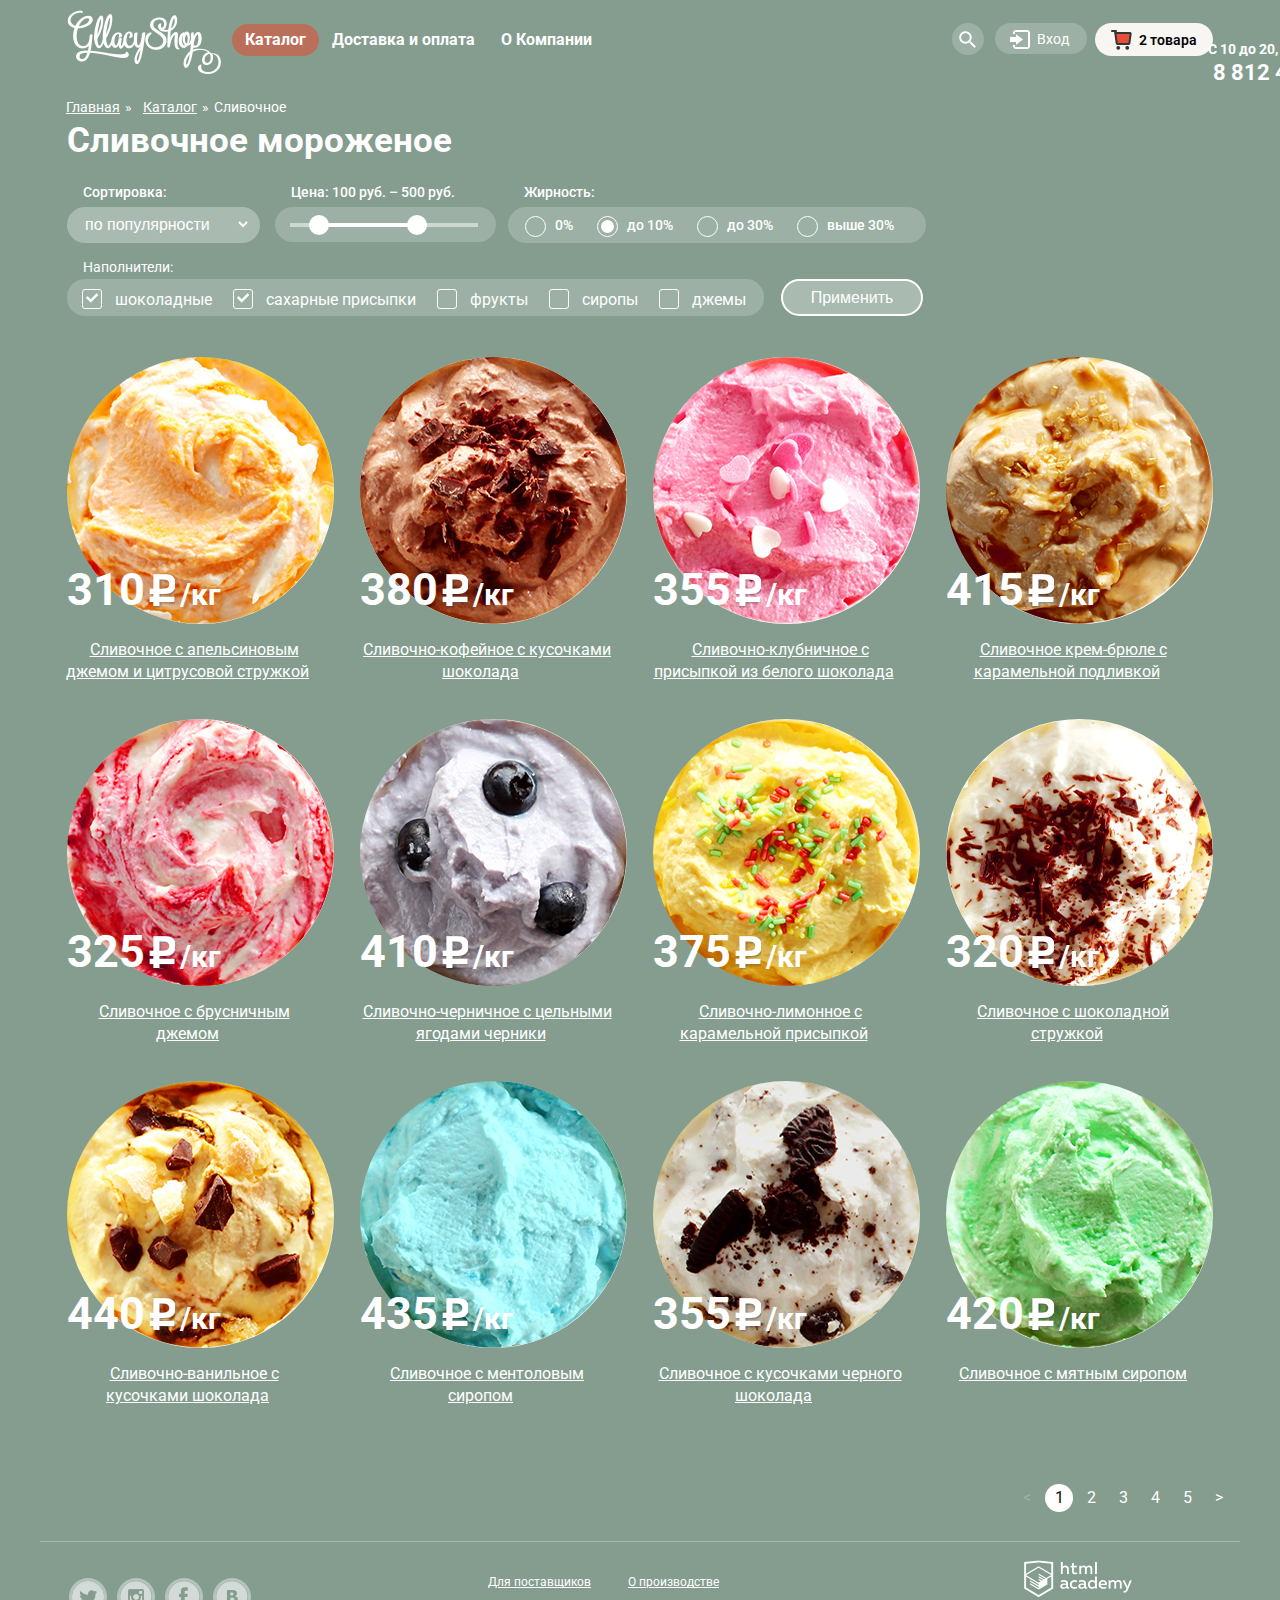
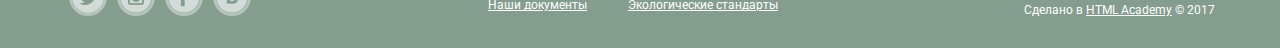
==== catalog.html @ 0023ddd0 "Подгонка" ====
<!DOCTYPE html>
<html lang="ru">
	<head>
		<meta charset="utf-8">
		<title>HTML Academy: Барбершоп</title>
		<link rel="stylesheet" href="https://fonts.googleapis.com/css?family=Roboto:400,700&amp;subset=cyrillic">
		<link href="css/style.css" rel="stylesheet">
	</head>
	<body>		
		<header class="top-main">
			<div class="top-case clearfix">
				<a href="#" class="logo">
					<img src="img/logo.png" alt="logo">
				</a>
				<nav class="navigation catalog-navigation">
					<ul class="menu">
						<li class="menu-item active"> 
							<a href="#" class="menu-item-link link-active">Каталог</a>
							<ul class="submenu">
								<li class="submenu-item">
									<a href="#" class="submenu-item-main item-active">Новинки</a> 
								</li>
								<li>
									<a href="#" class="submenu-item-main">Сливочное</a>										
								</li>
								<li>
									<a href="#" class="submenu-item-main">Щербеты</a>
								</li>
								<li>
									<a href="#" class="submenu-item-main">Фруктовый лед</a>
								</li>
								<li>
									<a href="#" class="submenu-item-main">Мелорин</a>
								</li>
							</ul>
						</li>
						<li>
							<a href="#" class="menu-item-link">Доставка и оплата</a>
						</li>
						<li>
							<a href="#" class="menu-item-link">О Компании</a>
						</li>
					</ul>
				</nav>			
				<div class="user">
					<div class="search-block">
						<a href="#" class="search-block-trigger"></a>
						<form class="search-form user-form" action="#" method="post">
							<input type="search" placeholder="Что ищем?">
						</form>
					</div> 
					<div class="login">
						<a href="#">Вход</a>
						<form class="login-enter user-form" action="#" method="post">								
							<input type="e-mail" name="e-mail" placeholder="Электронная почта">
							<input type="password" name="password" placeholder="Пароль">
							<button type="submit" class="login-enter-btn btn">Войти</button>
							<div class="login-enter-href">
								<a href="#">Забыли пароль?</a>
								<a href="#">Новая регистрация</a>
							</div>
						</form> 
					</div>
					<div class="basket-order">
						<a href="#" class="basket basket-toggle">2 товара</a>
						<div class="basket-tooltip">
							<div class="product-list"> 
								<div class="order">
									<button type="button" class="delete">Убрать</button> 
									<img src="img/orange_jam_small.png"  width="33" height="33" class="item-one">
									<a href="#" class="product-order product-order-one">Пломбир с апельсиновым джемом</a>
									<div class="count-one">
										1,5 кг. x <span class="price-basket">200 руб.</span>
									</div>
									<span class="total-one">300 руб.</span>				
								</div>
								<div class="order">
									<button type="button" class="delete delete-second">Убрать</button>
									<img src="img/strawberry_small.png"  width="33" height="33" class="item-two">
									<a href="#" class="product-order product-order-two">Клубничный пломбир с присыпкой из белого шоколада</a>
									<div class="count-two">
										1,5 кг. x <span class="price-basket">300 руб.</span>
									</div>
									<span class="total-two">450 руб.</span>
								</div>
							</div>
							<div class="result">
								<span class="summary">Итого: 750 руб.</span>
								<a href="#" class="btn order-btn">Оформить заказ</a> 
							</div>
						</div>
					</div>
					<div class="time">
						<p>С 10 до 20, ежедневно</p>
						<p class="time-telephone">8 812 450-25-25</p>
					</div>
				</div>
				<div class="bread-crumbs-title">
					<ul class="bread-crumbs">
					<li>
						<a href="#" class="bread-crumbs-items">Главная </a> &raquo;
					</li>
					<li>
						<a href="#" class="bread-crumbs-items">Каталог</a> &raquo;
					</li>
					<li>
						Сливочное
					</li>
				</ul>
				</div>
			</div>
		</header>
		<div class="main">
			<main class="index-page clearfix"> 
				
				<h1 class="catalog-ice">Сливочное мороженое</h1>
				<div class="forms">
					<div class="form-wrapper">
						<form action="#" method="post"> 
							<div class="first-line">
								<div class="sort">
									<div class="sort-name">Сортировка:</div>	
									<div class="sort-wrapper">				
										<select class="sort-items">
											<option>по популярности</option> 
											<option>сначала недорогие</option>
											<option>сначала дорогие</option>
											<option>по жирности</option>
										</select>	
									</div>					
								</div>
								<div class="price-filter">
									<div class="sort-name">Цена: 100 руб. – 500 руб.</div>
          							<div class="cost-filter">
            							<span class="scale"></span>
            							<span class="bar"></span>
            							<span class="range-toggle"></span>
										<span class="range-toggle"></span>
									</div>
								</div>	
								<div class="fat">
									<div class="sort-name">Жирность:</div>
									<div class="fat-container">
										<input type="radio" name="fat" value="0%" id="zero"> 
										<label for="zero">0%</label>
										<input type="radio" name="fat" class="fat-active" value="10%" id="ten" checked>
										<label for="ten">до 10%</label>
										<input type="radio" name="fat" value="less-thirty" id="less-thirty">
										<label for="less-thirty">до 30%</label>
										<input type="radio" name="fat" value="more-thirty" id="more-thirty">
										<label for="more-thirty">выше 30%</label>
									</div>
								</div>
							</div>
							<div class="second-line">
								<div class="fills-ice-cream">
									<p class="fills-name">Наполнители:</p>
									<div class="fills">									
										<input type="checkbox" name="chocolate" id="fill-1" checked>
										<label for="fill-1">шоколадные</label>
										<input type="checkbox" name="sugar" id="fill-2" checked>
										<label for="fill-2">сахарные присыпки</label>
										<input type="checkbox" name="fruits" id="fill-3">
										<label for="fill-3">фрукты</label>
										<input type="checkbox" name="syrups" id="fill-4">
										<label for="fill-4">сиропы</label>
										<input type="checkbox" name="jam" id="fill-5">
										<label for="fill-5">джемы</label>
									</div>
								</div>
								<button type="submit" class="fills-button">Применить</button>
							</div>
						</form>
					</div>
				</div>
				<div class="catalog clearfix">
					<div class="pages-wrapper">
						<div class="product-card">
							<div class="product-item">
								<div class="product-item-content">
									<div class="product-img">
										<img src="img/orange_jam.jpg" alt="">
									</div>
									<p class="rubles"><span class="ruble">310</span><span class="less">/кг</span></p> 
									<p class="item"><a href="#"> Сливочное с апельсиновым <br> джемом и цитрусовой стружкой</a></p>
								</div>
								<a href="" class="offer-look btn">Быстрый просмотр</a>
							</div>
						</div>
						<div class="product-card">
							<div class="product-item">
								<div class="product-item-content">
									<div class="product-img">
										<img src="img/cofee_choco.jpg" alt="">
									</div>
									<p class="rubles"><span class="ruble">380</span><span class="less">/кг</span></p> 
									<p class="item"><a href="#">Сливочно-кофейное с кусочками шоколада</a> </p>
								</div>
								<a href="" class="offer-look btn">Быстрый просмотр</a>
							</div>
						</div>
						<div class="product-card">
							<div class="product-item">
								<div class="product-item-content">
									<div class="product-img">
										<img src="img/strawberry.jpg" alt="">
									</div>
									<p class="rubles"><span class="ruble">355</span><span class="less">/кг</span></p> 
									<p class="item"><a href="#">Сливочно-клубничное с <br> присыпкой из белого шоколада</a></p>
								</div>
								<a href="" class="offer-look btn">Быстрый просмотр</a>
							</div>
						</div>
						<div class="product-card">
							<div class="product-item">
								<div class="product-item-content">
									<div class="product-img">
										<img src="img/with_caramel.jpg" alt="">
									</div>
									<p class="rubles"><span class="ruble">415</span><span class="less">/кг</span></p> 
									<p class="item"><a href="#">Сливочное крем-брюле с карамельной подливкой</a></p>
								</div>
								<a href="" class="offer-look btn">Быстрый просмотр</a>
							</div>
						</div>
						<div class="product-card">
							<div class="product-item">
								<div class="product-item-content">
									<div class="product-img">
										<img src="img/cranberries_jam.jpg" alt="">
									</div>
									<p class="rubles"><span class="ruble">325</span><span class="less">/кг</span></p>
									<p class="item"><a href="#">Сливочное с брусничным <br> джемом</a></p>
								</div>
								<a href="" class="offer-look btn">Быстрый просмотр</a>
							</div>
						</div>
						<div class="product-card">
							<div class="product-item">
								<div class="product-item-content">
									<div class="product-img">
										<img src="img/blueberries.jpg" alt="">
									</div>
									<p class="rubles"><span class="ruble">410</span><span class="less">/кг</span></p>
									<p class="item"><a href="#">Сливочно-черничное с цельными ягодами черники</a></p>
								</div>
								<a href="" class="offer-look btn">Быстрый просмотр</a>
							</div>
						</div>
						<div class="product-card">
							<div class="product-item">
								<div class="product-item-content">
									<div class="product-img">
										<img src="img/lemons.jpg" alt="">
									</div>
									<p class="rubles"><span class="ruble">375</span><span class="less">/кг</span></p>
									<p class="item"><a href="#">Сливочно-лимонное с <br> карамельной присыпкой</a></p>
								</div>
								<a href="" class="offer-look btn">Быстрый просмотр</a>
							</div>
						</div>
						<div class="product-card">
							<div class="product-item">
								<div class="product-item-content">
									<div class="product-img">
										<img src="img/creamy_choco.jpg" alt="">
									</div>
									<p class="rubles"><span class="ruble">320</span><span class="less">/кг</span></p>
									<p class="item"><a href="#">Сливочное с шоколадной <br> стружкой</a></p>
								</div>
								<a href="" class="offer-look btn">Быстрый просмотр</a>
							</div>
						</div>
						<div class="product-card">
							<div class="product-item">
								<div class="product-item-content">
									<div class="product-img">
										<img src="img/vanila.jpg" alt="">
									</div>
									<p class="rubles"><span class="ruble">440</span><span class="less">/кг</span></p>
									<p class="item"><a href="#">Сливочно-ванильное с <br> кусочками шоколада</a></p>
								</div>
								<a href="" class="offer-look btn">Быстрый просмотр</a>
							</div>
						</div>
						<div class="product-card">
							<div class="product-item">
								<div class="product-item-content">
									<div class="product-img">
										<img src="img/mentol.jpg" alt="">
									</div>
									<p class="rubles"><span class="ruble">435</span><span class="less">/кг</span></p>
									<p class="item"><a href="#">Сливочноe с ментоловым <br> сиропом</a></p>
								</div>
								<a href="" class="offer-look btn">Быстрый просмотр</a>
							</div>
						</div>
						<div class="product-card">
							<div class="product-item">
								<div class="product-item-content">
									<div class="product-img">
										<img src="img/dark-choko.jpg" alt="">
									</div>
									<p class="rubles"><span class="ruble">355</span><span class="less">/кг</span></p>
									<p class="item"><a href="#">Сливочное с кусочками черного шоколада</a></p>
								</div>
								<a href="" class="offer-look btn">Быстрый просмотр</a>
							</div>					
						</div>
						<div class="product-card">
							<div class="product-item">
								<div class="product-item-content">
									<div class="product-img">
										<img src="img/mint.jpg" alt="">
									</div>
									<p class="rubles"><span class="ruble">420</span><span class="less">/кг</span></p>
									<p class="item"><a href="#">Сливочное с мятным сиропом</a></p>
								</div>
								<a href="" class="offer-look btn">Быстрый просмотр</a>
							</div>
						</div>
					</div>
				</div>
				<ul class="pagination">
					<li class="back">
						&lt;
					</li>
					<li class="active">
						<a> 1</a>
					</li> 
					<li>
						<a href="#">2</a>
					</li>
					<li>
						<a href="#">3</a>
					</li>
					<li>
						<a href="#">4</a>
					</li>
					<li>
						<a href="#">5</a>
					</li>
					<li>
						<a href="#">&gt;</a>
					</li>
				</ul>
			</main>
		</div>
		<footer class="footer clearfix">
			<section class="social">
					<a href="#" class="tw">tw</a>
					<a href="#" class="inst">inst</a>  	
					<a href="#" class="fb">fb</a>	
					<a href="#" class="vk">vk</a>
				</section>  
				<section class="footer-navigation">
					<a href="#" class="contact">Для поставщиков</a>
					<a href="#" class="contact">О производстве</a>
					<a href="#" class="contact">Наши документы</a>
					<a href="#" class="contact">Экологические стандарты</a>
				</section>	
				<section class="made">  
					<a href="#"><img src="img/html-icon.png" class="logo-html" alt=""></a> 			
					<p>Сделано в <a href="https://htmlacademy.ru">HTML Academy</a> © 2017</p> 
				</section>
		</footer>
	</body>
</html>
---- css/style.css ----
body {
  font-family: Roboto, Arial, sans-serif;
  font-size: 14px;
  line-height: 20px;
  color: #0c0c0c;
  background-color: #849d8f;
  margin: 0;
}
body > input[type="radio"] {
  display: none;
}

.page-wrapper { 

 background: #849d8f  no-repeat top center;
 transition: background-image 0.5s ease, background-color 0.5s ease;

} 
.main {
  width: 1200px;
  margin: 0 auto;

}
.top-main {
    width: 1200px;
  margin: 0 auto;
}
h1 {
  font-size: 35px;
  line-height: 41px;
  color: #ffffff;                  
}
h2 {
  font-size: 35px;
  line-height: 41px;
  color: #ffffff;
  margin-top: 17px;
  margin-bottom: 0;
  font-weight: 600px;
}
.clearfix::after {
  content: "";

  display: table;
  clear: both;
}
.top-case {
  padding: 0 27px;
 position: relative;
}
.logo {
  /*min-height: 112px;*/
  float: left;
  margin-top: 10px;
  
}
.bread-crumbs-title {
  float: left;
  position: absolute;
  top: 85px;
  left: -20px;
}
.time {
  width: 170px;
  float: right;
  vertical-align: bottom;
  text-align: right;
  color: #ffffff;
  font-size: 14px;
  line-height: 16px;
  font-weight: 700;
  position: absolute;
  padding-top: 18px;
  padding-left: 93px;
  z-index: 10;
}
.time-telephone {
  font-size: 22px;
  font-weight: 700;
  line-height: 24px;
  margin: 0;
}
.time p {
  margin: 0;
  margin-bottom: 4px;
}

.user {
  min-width: 253px;
  float: right;
  font-size: 14px;
  line-height: 16px;
  padding-top: 23px; 
 }
.user div  {
  display: inline-block;
 
}
.slider {
  margin-bottom: 54px;
  text-align: center;
  position: relative;   
  padding-top: 270px;
  height: 200px;
}
.slider h1 {
  width: 700px;
  font-size: 60px;
  font-weight: 800;
  margin: 0 auto;
  margin-bottom: 30px;
  line-height: 60px;
}
.slide {
  display: none;
}
#btn-1:checked ~ .page-wrapper #slide1,
#btn-2:checked ~ .page-wrapper #slide2,
#btn-3:checked ~ .page-wrapper #slide3 {
  display: block;
}
#btn-1:checked ~ .page-wrapper label[for="btn-1"],
#btn-2:checked ~ .page-wrapper label[for="btn-2"],
#btn-3:checked ~ .page-wrapper label[for="btn-3"] {
  background-color: #ffffff;
}
#btn-1:checked ~ .page-wrapper {
  background-color: #849d8f;
  background-image: url("../img/slider-1.png");
}

#btn-2:checked ~ .page-wrapper {
  background-color: #8996a6;
  background-image: url("../img/slider-2.png");
}

#btn-3:checked ~ .page-wrapper {
  background-color: #9d8b84;
  background-image: url("../img/slider-3.png");
}
.page-wrapper::before,
.page-wrapper::after {
  content: "";

  visibility: hidden;
}

.page-wrapper::before {
  background-image: url("../img/slider-2.png");
}

.page-wrapper::after {
  background-image: url("../img/slider-3.png");
}
.offers {
  padding: 0 27px;
}
.raspberry {
  width: 524px;
  float: left;
  padding: 0 18px;
  height: 229px;
  margin-bottom: 30px;
  background: #96000f url("../img/raspberry_background.jpg") no-repeat;
  border-radius: 15px;
  margin-right: 13px;
  
}
.choco {
  height: 229px;
  width: 524px;
  padding: 0 18px;
  float: right;   
  margin-bottom: 30px;
  margin-left: 13px;
  background: #6e4029 url("../img/choco_background.jpg")no-repeat;
  border-radius: 15px;
}
.offer {
  color: #ffffff;
  font-size: 18px;
  line-height: 22px;
  font-weight: 700;
  position: relative;
}
.btn {
  color: #ffffff;
  background-color: #f16542;
  border: none;
  cursor: pointer;
  font-weight: 700;
  font-size: 18px;
  line-height: 24px;
  padding: 11px 22px;
  display: inline-block;
  text-decoration: none;
  text-shadow: 0 2px 5px rgba(160, 32, 11, 0.76);
  background: #f26843;
  background:    -moz-linear-gradient(top, #f26843 0%, #e74a35 100%);
  background: -webkit-linear-gradient(top, #f26843 0%, #e74a35 100%);
  background:         linear-gradient(to bottom, #f26843 0%, #e74a35 100%);
  border-radius: 100px;
  box-shadow: 0 2px 2px rgba(172, 16, 0, 0.64);
}
.offers-btn {
  right: 22px;
  position: absolute;
  top: 160px;
}
.offers p {
  margin-top: 15px;
}
.pages-wrapper {
  margin: 0 auto;
  width: 1200px;
  padding: 0 14px;
}


.product-card {
  position: relative;
  display: inline-block;
  vertical-align: top;
  width: 293px;
  min-height: 362px;

  /*position: relative;
  vertical-align: top;
  float: left;
  width: 267px;
  margin-right: 26px;
  margin-bottom: 50px;
  min-height: 322px;
  text-align: center;  */
}

.product-item {
  position: absolute;
  top: 0;
  left: 0;
  right: 0;
  box-sizing: border-box;
  width: 293px;
  min-height: 409px;
  padding: 9px 13px 21px 13px;
  border-radius: 5px;
  z-index: 40;


  /*position: absolute;
  border-radius: 4px;
  width: 275px;
  padding: 9px 9px 16px 9px;
  z-index: 40;
  background-color: inherit;*/
}
.offer-look {
  position: absolute;
  display: none;
  bottom: 15px;
  left: 50%;
  transform: translateX(-50%);
  box-sizing: border-box;
  padding: 11px;
  width: 200px;
  height: 44px;
  text-align: center;
  text-decoration: none;
  color: #fefefe;
  font-size: 18px;
  line-height: 22px;
  border-radius: 18px / 22px 22px 22px 22px;
  background-clip: padding-box;
  background-color: #e74d37;
  box-shadow: 0 1px 2px #ab1000;
  background-image: linear-gradient(bottom, #e74a35 0%, #f16843 100%);



  display: none;
}
.product-card:hover .product-item {
  background-color: rgba(255, 255, 255, 0.3);
  z-index: 50

  /*background-color: rgba(247, 247, 244, 0.3); 
  min-height: 405px;
  z-index: 50;*/
} 
.product-card:hover .offer-look {
 display: block;
  z-index: 95;

 /* display: inline-block;
  z-index: 95;
  vertical-align: top;
  position: absolute;
  top: 350px;
  right: 45px;*/
}
 .product-hit::after {
  content: "";
  position: absolute;
  top: 9px;
  left: 13px;
  width: 61px;
  height: 61px;
  background-image: url("../img/hit.jpg");
  background-repeat: no-repeat;
  background-position: cover;
  border-radius: 50%;
  z-index: 50;

  /*position: absolute;
  left: 0;
  top: 10px;
  height: 61px;
  width: 61px;  
  background-color: inherit;
  background-image: url("../img/hit.jpg");
  z-index: 50;
  border-radius: 50px;*/
}
.less {
  font-size: 30px;
}
.rubles {
 position: absolute;
  top: 180px;
  left: 13px;
  font-weight: 700;
  font-size: 30px;
  line-height: 45px;
  color: #ffffff;
  margin-bottom: 0;
}
 .ruble { 
  color: #fff;
  font-weight: 700;
  margin-right: 0;
  padding-right: 35px;
  font-size: 45px;
  line-height: 45px;
}
.ruble::after {
  content: "";
  background: url(../img/ruble.png) no-repeat;
  width: 27px;
  height: 35px;
  position: absolute;
  top: 6px;
  left: 81px;
}

.item {
  margin: 0;
  font-size: 16px;
  line-height: 22px;
  text-align: center;
  position: relative;
  width: 267px;
  margin-right: 26px;
  display: inline-block;
  vertical-align: top;


}
.product-item-content a {
  padding-left: 13px;
  line-height: 22px;
  font-size: 16px;
  color: #ffffff;
}
.product-item-content {
  min-height: 320px;
  position: absolute;
  left: 0;
  top: 10px;
}
.menu-item-link,
.item-active {
  font-weight: 700;
}
section.about {
  width: 1126px;
  margin:0 27px; 
  margin-bottom: 38px;
  background: url("../img/waffles-background.jpg"); 
  border-radius: 15px;  
  color: #353535;
  font-size: 0;
  padding-left: 20px;
  padding-top: 3px;
  margin-top: 11px;
}
.about p {
  display: inline-block;
  width: 50%;
  vertical-align: top;
  padding-left: 56px;
  font-size: 16px;
  line-height: 22px;
  padding-right: 13px;
  box-sizing: border-box;
  position: relative;
  margin: 0;
}
.ice-cream-icon {
  background: url("../img/ice-cream-icon.png") no-repeat;
  background-position-y: 7px;
  padding-top: 19px;
  padding-bottom: 12px;
}
.leaves-icon {
  background: url("../img/leaves-icon.png") no-repeat;
  background-position-y: 0px;
  padding-top: 11px;
  padding-bottom: 25px;
}
.cow-icon {
  background: url("../img/Cow-icon.png") no-repeat;
  background-position-y: 6px;
  background-position-x: 4px;
  padding-top: 19px;
  padding-bottom: 12px;
}
.thermometer-icon {
  background: url("../img/Thermometer-icon.png") no-repeat;
  background-position-y: 0px;
  background-position-x: 2px;
  padding-top: 14px;
  padding-bottom: 25px;
}
section h3 {
  color: #353535;
  font-size: 24px;
  line-height: 30px; 
  margin-bottom: 0px;
}
.new {
  width: 512px;
  height: 214px;
  float: left;
  margin-right: 13px;
  margin-bottom: 40px;
  background: url("../img/background-news.jpg") no-repeat;
  padding: 6px 27px 0 20px;
  border-radius: 14px;
  font-size: 16px;
  color: #353535;
  line-height: 22px;
  font-weight: 600;
}
.new p {
  margin-bottom: 4px;
  margin-top: 19px;
}
.news {
  font-size: 24px;
  line-height: 30px;
  color: #353535;
  font-weight: 700; 
  display: inline-block;
  max-width: 287px;  
}
.post {
  height: 211px;
  background-color: #f8f7f4;
  background-image: url("../img/post.png") ;
  float: right;
  width: 547px;
  border-radius: 14px;
  padding: 5px 6px;
  margin-right: 2px;

}
.post-wrap {  
  padding: 12px 20px 34px 21px;
  background-color: #f8f7f4;
  vertical-align: middle;
  border-radius: 10px;
  color: #5a5a5a;
  font-size: 16px;
  line-height: 22px;
 
}
.post-wrap p {
  padding-bottom: 22px;
}
.mail {
  border-color: #d2d2d1;
  width: 349px;
  margin-right: 4px;
  padding-top: 8px;
  padding-bottom: 8px;
  padding-left: 15px;
  border: 1px solid rgba(70, 70, 70, 0.48);
  border-radius: 8px;
  min-height: 27px;
  font-size: 16px;
  line-height: 24px;

}
.location {
  background-image: url("../img/map.jpg");
  height: 430px; 
  width: 1200px;
  margin: 0 auto;
  
}
.data {
  width: 254px;
  height: 305px;
  padding: 0 24px;
  float: right;
  margin-right: 27px;  
  background-color: white;
  border-radius: 5%;
  margin-top: 60px;

}
.address-first {
  font-size: 18px;
  line-height: 24px;
  font-weight: 700;
  margin: 0;
}

.address {
  font-size: 18px;
  line-height: 24px;
  font-weight: 700;
  margin: 0;
  padding-top: 5px;
}
.time-block p {
  margin: 0;
}
.time-block {
  margin-top: 19px;
  margin-bottom: 25px;
}
.address-block p {
  margin: 0;
}
.address-block {
  margin-top: 31px;
}
.footer {
  margin-top: 20px; 
  min-height: 105px;
  margin-left: auto;
  margin-right: auto;
  vertical-align: middle;
  position: relative;
  width: 1200px;
  margin: 0 auto;
  
}
.social {
  margin-left: 29px;
  float: left;
  padding-top: 36px;
  margin-right: 205px;
}
.social a {
  display: inline-block;
  width: 31px;
  height: 31px;
  font-size: 0;
  margin-right: 7px;
  border: 3px solid rgba(194, 206, 199, 1.0);
  vertical-align: bottom;
  border-radius: 50%;
  opacity: 0.8;

}
.social a:hover {
  opacity: 1.0;
}
.social a:active {
  opacity: 1.0;
  box-shadow: inset 0px 2px 1px #888889;
}
.footer-navigation {
  width: 360px;
  display: inline-block;
  vertical-align: middle;
  bottom: 0px;
  font-size: 0;
  margin-bottom: 29px;
  margin-top: 12px;
  padding-top: 19px;
  padding-left: 2px;
  box-sizing: border-box;
}
.made {
  width: 195px;
  font-size: 12px;
  line-height: 16px;
  color: #ffffff;
  display: inline-block;
  vertical-align: middle;
  float: right;
  padding-right: 21px;
  padding-top: 18px;
}
.made p {
  margin:0;
}
.made a {  
  color: #ffffff;
}

.forms {  
  height: 140px;   
  margin: 0 auto; 
  padding: 0 27px;
}
.form-wrapper {
  width: 868px;
}
.sort {
  float: left;
  
}
.price-filter {
  width: 220px;
  float: left;
  margin-right:10px; 
 
}
.fat {
  width: 418px;
  float: right;
   margin-right: 36px;
}
.fills {
  
  float: left;
  
}
.fills-button {
  width: 142px;
  float: left; 
  vertical-align: bottom; 
}
.catalog {
  clear: both;  
  margin-bottom: 0px;
  margin-top: 23px;
  margin-left: 0;
  margin-right: 0;
}
.pagination {
  margin-top: 51px;
  padding-bottom: 29px;
  border-bottom: 1px solid rgba(255, 255, 255, 0.3);
  text-align: right; 
  padding-right: 7px;
  line-height: 18px;
  font-size: 16px;
  margin-bottom: 0px;

 
} 
.pagination ul {
  float: right;
  list-style: none;
  margin: 0;
  padding: 0;
  font-size: 0px;
}
.pagination li {
  display: inline-block; 
  vertical-align: top; 
  font-size: 16px;
  font-weight: 500px;
}
.pagination a {
  display: block;
  text-align: center;
  line-height: 28px;
  width: 28px;
  height: 28px;
  color:  #ffffff;
  text-decoration: none;
  border-radius: 50%;
}
.pagination li:last-child {
  margin-left: 0;
}

.pagination a:hover {
  background-color:  rgba(255, 255, 255, 0.2);
}

.pagination a:active {
  color:  #323232;
  background-color: #ffffff;
}

.pagination .active a {
   color:  #0a0a0a;
   background-color: #ffffff;
   border-radius: 50%;
}

.back {
  color: #a1b0a5;
  text-align: center;
  text-align: center;
  line-height: 28px;
  width: 28px;
  height: 28px;
}
div.basket-tooltip {
  position: absolute;
  display: none;
  background-color: #f7f7f4;
  width: 517px;
  min-height:200px;
  right: 0px;
  top: 40px;
  color: black;  
  padding: 19px 14px;
  z-index: 15;
  border-radius: 5px;
  font-size: 13px;
  line-height: 16px;
}
.basket-tooltip::before {
  content: "";
  position: absolute;
  width: 100%;
  height: 10px;
  top: -10px;
  left: 0;
}

div a.product-order {
  color: black;
  width: 220px;
  display: inline-block;
  vertical-align: middle;
  padding-left: 12px;
}
.result {
  font-weight: 700;
  font-size: 15px;
  line-height: 18px;
  padding-top:35px;
  float: right;
  padding-right: 15px;
}
.order-btn {
  position: absolute;
  right: 15px;
  bottom: 15px;
}
.item-one {
  position: absolute;
  left: 0px;
  top: 19px;
}
.item-two {
  left: 0px;
  position: absolute;
  top: 75px;
}
.product-order-one {
  position: absolute;
  top: 28px;
  left: 75px;
}
.product-order-two {
  position: absolute;
  top: 80px;
  left: 75px;
}
.count-one {
  position: absolute;
  top: 28px;
  right: 115px;
}
.count-two {
  top: 80px;
  position: absolute;
  right: 115px;
}
.total-two {
  position: absolute;
  right: 40px;
  top: 80px;
}
.total-one {
  position: absolute;
  top: 28px;
  right: 40px;
}
.summary {
  position: absolute;
  right: 15px;
  top: 148px;
}


.result {
  font-weight: 700;
  font-size: 15px;
  line-height: 18px;
  
}
.delete {
  width: 11px;
  height: 11px;
  font-size: 0;
  border: 0;
  cursor: pointer;
  position: absolute;
  left: 18px;
  top: 30px;
  background: url(../img/delete.png) no-repeat;
}
.delete-second {
  background: url(../img/delete.png) no-repeat;
  top: 84px;
}
.price-basket {
  color: #cccbca;
}
.order::after {
  content: "";
  width: 511px;
  height: 1px;
  background-color: #cacac7;
  position: absolute;
  top: 130px;
  left: 15px;
}

.basket-order:hover .basket-tooltip {
  display: block;
}
.basket-tooltip img {
 vertical-align: bottom;
 padding: 0;
 margin-left: 41px;
}
.basket-order {
float: right;
position: relative;
}
.main-index {
  margin-top: 22px;
}

.bread-crumbs-items {
 margin-left: 6px;
}
.top-main a {
  color: #ffffff;
  text-decoration: none;
  display: inline-block; 

}
.navigation {
  min-width: 480px;
  float: left; 
  font-size: 16px;
  line-height: 18px;
  padding-left: 11px;
  margin-top: 24px;

}
.navigation ul {
  margin:0;
  padding: 0;
  font-size: 0;
  
}
.navigation a {
  display: inline-block;
  vertical-align: top;
  font-size: 16px;
  line-height: 18px;
  padding: 7px 13px;
  display: block;
  text-align: left; 

}
.menu-item-link:hover {
  background-color: white;
  color: black;
  border-radius: 45px; 
  
}
.login {  
  background-color: rgba(255, 255, 255, 0.2);
  border-radius: 40px;
  padding-left: 45px;
  position: relative;
  width: 33px;
  vertical-align: top;
  padding-bottom: 7px;
  padding-right: 17px;
  padding-top: 8px;
  margin-right: 8px;
  padding-left: 42px;
 }
.login::before {
  content: "";
  width: 30px;
  height: 25px;
  position: absolute;
  top: 7px;
  left: 15px;
  background:  url("../img/enter.png") no-repeat;
}

.login:hover::before {
  background: url(../img/enter-black.png) no-repeat;
  background-position-x: 17%; 
  background-position-y: 43%;  
  background-color: #ffffff;
  color: black;
  border-radius: 40px;
  width: 33px;
  vertical-align: top;
  padding-right: 17px;
  padding-top: 8px;
  margin-right: 8px;
  padding-left: 42px;
  top: 0px;
  left: 0px;

}
.login a:hover {
  color: black;
}
.login:hover .login-enter {
  position: absolute;
  z-index: 80;
  display: block;
  box-sizing: border-box;
  top: 40px;
  
}
.login-enter-href::before {
  content: "";
  position: absolute;
  width: 100%;
  height: 10px;
  top: -10px;
  left: 0px;

}

.search-block-trigger {
  vertical-align: middle;  
  background-color: rgba(255, 255, 255, 0.2);
  border-radius: 40px;
  position: relative;
  width: 32px;
  height: 32px;
  margin-right: 8px;
  vertical-align: top;
}

.search-block-trigger::before {
  content: "";
  width: 18px;
  height: 20px;
  position: absolute;
  top: 8px;
  left: 7px;
  background: url("../img/loupe.png") no-repeat; 
  z-index: 20;
}
.search-block-trigger:hover::before {   
  color: black;
  background-image: url(../img/loupe-black.png); 
  background-repeat: no-repeat;  
  background-position: center;
  background-color: #ffffff;
  position: absolute;
  width: 32px;
  height: 32px;
  border-radius: 40px;
  margin-right: 8px;
  top: 0px;
  left: 0px;
} 
.user-form {
  position: absolute;
  background-color: #fefefe;
  display: none;
  margin: 0;
  padding: 0;
  box-shadow: 0px 20px 20px 0px rgba(0, 0, 0, 0.3);
  z-index: 65;
  border-radius: 5px;
  background-color: #f7f7f4;

  
}
.user-form {
  display: block;
}
.search-form input {
  position: relative;
  width: 294px;
  margin: 20px 15px;  
  min-height: 44px;
  border-radius: 5px;
  border: 1px solid #d2d2d1;
  padding-left: 13px;
  font-size: 14px;
  line-height: 24px;
  
}
.search-form {
  top: 54px;
  right: 271px;
}
.search-block:hover .search-form {
  margin-top: 4px;
  z-index: 60;
  display: block;
  box-sizing: border-box;

}
.search-form::before {
  content: "";
  position: absolute;
  width: 100%;
  height: 10px;
  top: -10px;
  left: 0;
}

.login-enter {
  
  top: 49px;
  left: -117px;
  min-height: 176px
  width: 241px;
  padding: 19px 17px 19px 19px;
  display: inline-block;
  font-size: 18px;
  line-height: 24px;  
  background-color: #f7f7f4;
  
}
.login-enter input {
  width: 239px;
  min-height: 40px;
  margin-top: 20px;
  border-radius: 5px;
  border: 1px solid #d2d2d1;
  padding-left: 13px;
}
.login-enter-href a {
  
  width: 120px;
  text-align: left;
  color: #363636;
  font-size: 13px;
  line-height: 24px;
  text-decoration: underline;
  display: block;
  padding: 0;
  padding-left: 20px;
}
.login-enter-btn {
  margin-top: 19px;
}

.basket {
  vertical-align: top;
  background-color: rgba(255, 255, 255, 0.2);
  border-radius: 37px;
  position: relative;
  min-width: 41px;
  padding-left: 44px;
  text-align: center;
  padding-top: 9px;
  padding-right: 33px;
  padding-bottom: 8px;
}


.basket::before {
  content: "";
  width: 23px;
  height: 23px;
  position: absolute;
  background:  url("../img/basket.png") no-repeat;
  right: 77px;
  top: 7px;
}
.basket:hover::before {
  color: black;
  background-color: #ffffff;
  background: url("../img/basket-black.png") no-repeat;
  
  position: absolute;
  min-width: 41px;
  text-align: center; 
  top: 7px;
  right: 60px;
}
.basket:hover {
  border-radius: 37px;
  position: relative;
  min-width: 41px;
  padding-left: 44px;
  text-align: center;
  padding-top: 9px;
  padding-right: 33px;
  padding-bottom: 10px;
  background-color: #ffffff;
  color: black; 
}
.basket-toggle {
  background-color: #f7f6f3;
  font-weight: 600;

  padding-right: 16px;
}
a.basket-toggle {
  color: #050505;
}
.basket-toggle::before {
  content: "";
  width: 23px;
  height: 23px;
  position: absolute;
  background: url("../img/basket-full.png") no-repeat;
  left: 16px;
  top: 7px;
  padding:0;
}
.basket-toggle:hover::before {
  position: absolute;
  background: url("../img/basket-full.png") no-repeat;
  left: 16px;
  top: 7px;
  
}
.basket-toggle:hover {
  padding-right: 16px;
  padding-bottom: 8px;
}
.basket-order {
vertical-align: top;

}
.product-img {
  margin: 0 auto;
  margin-bottom: 15px;
  width: 267px;
  height: 267px;
  border-radius: 50%;
  overflow: hidden;
}
.product-card img {
  display: block;
  width: 100%;

  /*width: 265px;
  height: 265px;
  border-radius: 145px;*/
}

.send {
  padding: 10px 16px;
 float: right;

}
.slider-btn {
  display: inline-block;
  padding: 10px 40px;
  font-weight: 700;
  font-size: 32px;
  line-height: 44px;
  vertical-align: top;
  color: #ffffff;
  text-decoration: none;
  text-shadow: 0 2px 5px rgba(160, 32, 11, 0.76);
  background: #f26843;
  background:    -moz-linear-gradient(top, #f26843 0%, #e74a35 100%);
  background: -webkit-linear-gradient(top, #f26843 0%, #e74a35 100%);
  background:         linear-gradient(to bottom, #f26843 0%, #e74a35 100%);
  border-radius: 100px;
  box-shadow: 0 2px 2px rgba(172, 16, 0, 0.64);
 
}
.btn:hover {
  background:    -moz-linear-gradient(top, #f58669 0%, #ec6f5e 100%);
  background: -webkit-linear-gradient(top, #f58669 0%, #ec6f5e 100%);
  background:         linear-gradient(to bottom, #f58669 0%, #ec6f5e 100%);
  box-shadow: 0 2px 2px rgba(172, 16, 0, 1);
}

.btn:active {
  background:    -moz-linear-gradient(top, #d84732 0%, #e1613e 100%);
  background: -webkit-linear-gradient(top, #d84732 0%, #e1613e 100%);
  background:         linear-gradient(to bottom, #d84732 0%, #e1613e 100%);
  box-shadow: inset 0 2px 2px rgba(172, 16, 0, 1);
}
.slider-controls {
  position: absolute;
  bottom: 8px;
  left: 28px;
  z-index: 20;
  font-size: 0;
}
.slider-controls label {
  display: inline-block;
  width: 17px;
  height: 17px;
  margin-right: 8px;
  vertical-align: top;
  background-color: transparent;
  border: 2px solid #ffffff;
  border-radius: 50%;
  cursor: pointer;
}

.contact {
  display: inline-block;
  font-size: 12px; 
  line-height:18px;
  color: #ffffff;
  padding-left: 23px;
  margin-right: 0;
  min-width: 140px;
  box-sizing: border-box;
  font-size: 12px;
  line-height: 18px;

}
.heart {
  font-weight: 700;
  background: url("../img/heart-icon.png") no-repeat;
  background-position-y: 5px;
}
 .modal {
  position: absolute;
  vertical-align: top;
  display: inline-block;
  margin: 0;
  padding: 0;
  width: 453px;
  min-height: 441px;
  font-size: 24px;
  line-height: 28px;
  background-color: #f7f7f4;
  border-radius: 10px;
  padding-left: 24px;
  left: 530px;
  top: 350px;
  z-index: 80;
  display: none;   
}
.modal h5 {
  margin: 0;
  padding-top: 18px;
  padding-bottom: 22px;
}
.modal input[type="text"],
input[type="email"] {
  width: 267px;
  padding-top: 7px;
  padding-bottom: 6px;
  padding-left: 14px;
  min-height: 29px;
  font-family: Roboto, Arial, sans-serif;
  font-size: 16px;
  line-height: 24px;
  outline: none;
  color: #979797;
  border: 1px solid #d2d2d1;
  border-radius: 5px;
  margin-bottom: 20px;
}
textarea {
  width: 411px;
  min-height: 153px;
  color: #979797;
  border: 1px solid #d2d2d1;
  border-radius: 5px;
  font-family: Roboto, Arial, sans-serif;
  font-size: 16px;
  line-height: 24px;
  outline: none;
  padding-top: 7px;
  padding-bottom: 6px;
  padding-left: 14px;
  margin-bottom: 22px;
}
.modal:hover input[type="text"],
.modal:hover input[type="email"],
.modal:hover textarea {
  padding-top: 6px;
  padding-bottom: 5px;
  padding-left: 13px;
  border: 2px solid rgba(56, 74, 93, 0.48); 
}
input:focus { 
  border-color: #cbe0f6;
}
.modal input[type="text"]:focus,
.modal input[type="email"]:focus,
.modal textarea:focus {
  border-color: #cbe0f6;
  color: #000000;
}

.send-btn {
  float: right;
  margin-right: 25px;
  margin-bottom: 25px;
}
.modal-close {
  width: 17px;
  height: 17px;
  font-size: 0;
  cursor: pointer;
  border: 0;
  position: absolute;
  top: 12px;
  right: 17px;
}
.modal-close::before,
.modal-close::after {
  content: "";
  position: absolute;
  width: 18px;
  height: 2px;
  background-color: #000000;
  top: 9px;
  right: 0px;
}
.modal-close::before {
  transform: rotate(45deg);
}
.modal-close::after {
  transform: rotate(-45deg);
}
.modal-overlay {
  position: fixed;
  top: 0;
  left: 0;
  z-index: 70;
  width: 100%;
  height: 100%;
  background: rgba(0, 0, 0, 0.5);
  display: none;
}




.feedback:hover .modal {  /*почему форма не выскакивает?*/
  
  position: fixed;
  top: 50%;
  display: block;
  left: 50%;
  z-index: 300;

}







.menu >li {
  
  display: inline-block;
  vertical-align: top;
}
.menu a:after {            /*вообще не поняла про это подчеркивание.Зачем лефт и райт 14?*/
  left: 14px;
  right: 14px;
  height: 3px;
  background-color: rgba(247,242,242,0.3);
  bottom: 3px;
}
.submenu {
  position: absolute;
  margin: 0;
  padding: 0;
  width: 143px;
  background-color: #f8f7f4;
  border-radius: 5px;
  box-shadow: 0px 20px 20px 0px rgba(0, 0, 0, 0.3);
  display: none;     
  z-index: 80;     
  overflow: hidden;
}

.submenu a {
  color: #323232;
  font-size: 14px;
  line-height: 16px;
  padding: 11px 20px 10px 20px;

}
.submenu li {
  padding: 0;
}
.submenu a:hover {
  background-color: #fbded8;
  width: 103px;
}
.submenu a:focus {
  background-color: #f6b5a5;
  width: 103px;
}

.menu-item:hover .submenu {
  display:block;
  margin-top: 5px;
} 
.menu-item {
  margin-bottom: 45px;
}
.bread-crumbs li,
.bread-crumbs a {
  color: #ffffff;
  font-size: 14px;
  line-height: 16px;
  display: inline-block;
  margin-right: 2px;
  vertical-align: top;

}
.bread-crumbs ul {
  margin: 0;
  margin-top: 25px;
  margin-bottom: 2px;
  padding: 0;
}

.bread-crumbs li {
  display: inline-block;
  vertical-align: top;
}
.bread-crumbs a:hover,
.bread-crumbs a:active {
  color: #ffbc9e;
}
.bread-crumbs a {
text-decoration: underline;
}
.first-line {
  display: inline-block;
  font-weight: 500;
  font-size: 14px;
  line-height: 16px;
  vertical-align: top;
  color: #ffffff;
  min-width: 895px;
  
}
.user-form {
  display: none;
}
.sort {
  margin: 0;
  padding: 0;
  width: 193px;
  min-height: 36px;
  overflow: hidden;  
  margin-right: 15px;
}
.sort-name {
  margin-bottom: 7px;
  padding-left: 16px;
}
.sort-wrapper {
  margin: 0;
  background-color: #a9bab0;
  min-height: 28px;
  border-radius: 45px;
  color: #ffffff;
  padding-left: 14px;
  padding-top: 8px;

}
.sort-items {
padding: 0;
margin: 0;
border: none;
background-color: rgba(255,255,255,0);
outline: none;
display: block;
color: #ffffff;
vertical-align: middle;
font-size: 16px;
line-height: 22px;
min-width: 170px;


}
.sort-items:hover option {
  color: black;
  background-color: #ffffff;
  width: 192px;
}
.cost-filter {
  position: relative;
  width: 206px;
  height: 19px;
  background-color: rgba(255, 255, 255, 0.2);
  border-radius: 18px;
  padding-top: 16px;
  padding-left: 15px;

}

.cost-filter .scale {
  position: absolute;
  top: 16px;
  left: 15px;
  width: 188px;
  height: 4px;
  background-color: #ffffff;
  opacity: 0.5;
}

.cost-filter .bar {
  position: absolute;
  top: 16px;
  left: 44px;
  width: 98px;
  height: 4px;
  background-color: #ffffff;
}

.cost-filter .range-toggle {
  position: absolute;
  top: 8px;
  left: 34px;
  width: 20px;
  height: 20px;
  background-color: #ffffff;
  border-radius: 50%;
  cursor: pointer;
}

.cost-filter .range-toggle:last-child {
  position: absolute;
  top: 8px;
  left: 132px;
}


.fills-button {
  margin: 0;
  margin-left: 17px;
  padding: 5px 25px 5px 25px;
  font-weight: 500;
  background-color: #a9bab0;
  border: 2px solid white;
  min-height: 37px;
  border-radius: 45px;
  font-size: 16px;
  line-height: 18px;
  color: #ffffff;
}

.fills-button:hover {
  color: #353535;
  background-color: #ffffff;
}
.fills-button:active {
  padding: 7px 28px 7px 30px;
  box-shadow: inset 0px 2px 1px #696969;
  color: #353535;
  background-color: #eaeaea;
  border: 0;  
}
.fat .fat-container {
  min-height: 16px;
  padding: 10px 16px 10px 16px;
  color: rgba(255, 255, 255, 1);
  background-color: rgba(255, 255, 255, 0.2);
  border-radius: 18px;
}
.fat input[type="radio"] + label {
  margin-bottom: 10px;
  margin-right: 20px;
  padding-left: 31px;
  position: relative; 
  cursor: pointer;
}
.fat input[type="radio"] + label:last-child {
  margin-right: 0;
}

.fat input[type="radio"] + label::before {
  content: "";
  display: block;
  width: 19px;
  height: 19px;
  top: -1px;
  left: 1px;
  border: 1px solid rgba(255, 255, 255, 1);
  position: absolute;
  border-radius: 50%;
}

.fat input[type="radio"] + label:hover::before {
  width: 17px;
  height: 17px;
  border: 2px solid rgba(255, 255, 255, 1);
} 

.fat input,
.fills input {
  display: none;
}

.fat input[type="radio"]:checked + label::after {
  content: "";
  width: 13px;
  height: 13px;
  top: 3px;
  left: 5px;
  border-radius: 50%;
  position: absolute;
  border-radius: 50%;
  background-color:  rgba(255, 255, 255, 1);
}
.second-line {
  color: #ffffff;
  font-size: 14px;

}
.fills-ice-cream .fills {
  min-height: 16px;
  padding: 12px 18px 7px 16px;
  color: rgba(255, 255, 255, 1);
  background-color: rgba(255, 255, 255, 0.2);
  border-radius: 18px;
  font-size: 16px;
  line-height: 18px;
}
.fills-ice-cream input[type="checkbox"] + label {
  margin-bottom: 10px;
  margin-right: 18px;
  padding-left: 32px;
  position: relative; 
  cursor: pointer;
  position: relative;
}

.fills-ice-cream input[type="checkbox"] + label:last-child {
  margin-right: 0;
}

.fills-ice-cream input[type="checkbox"] + label::before {
  content: "";
  position: absolute;
  display: block;
  width: 18px;
  height: 18px;
  top: -1px;
  left: -1px;
  border: 1px solid rgba(255, 255, 255, 1);
  border-radius: 3px;  
}

.fills-ice-cream input[type="checkbox"]:checked + label::after {
  content: "";
  width: 14px;
  height: 10px;
  top: 3px;
  left: 2px;
  background-image: url(../img/checkbox-onn.png);
  background-repeat: no-repeat;
  position: absolute;
}

.fills-ice-cream input[type="checkbox"] + label:hover::before {
  width: 16px;
  height: 16px;
  border: 2px solid rgba(255, 255, 255, 1);
} 
.fills-name {
  margin-bottom: 2px;
  padding-left: 16px;
}
.tw,
.inst,
.vk,
.fb {
  display: inline-block;
  background-color: #ffffff;
  border: 4px solid #a9b6ad;
  min-width: 32px;
  font-size: 0;
  min-height: 32px;
  border-radius: 40px;
  vertical-align:middle; 
}
.tw {
  background: url(../img/tw-icon.png) no-repeat;
  
}
.inst {
  background: url(../img/insta-icon.png) no-repeat;
}
.vk {
  background: url(../img/vk-icon.png) no-repeat;
}
.fb {
  background: url(../img/fb-icon.png) no-repeat;
}
.feedback {
  padding: 9px 28px;
}
.catalog-ice {
  margin-top: 19px;
  margin-left: 27px;
}

.link-active {
  background-color: #ba6f5a;
  border-radius: 45px;
  text-decoration: none;
  padding: 7px 13px;
}

.product-item:nth-child(4n) {
  margin-right: 0;
  padding-right: 0;
}
.item-active::after {
  content: "";
  position: absolute;
  top: 39px;
  right: 9px;
  left: 9px;
  height: 3px;
  background-color: rgba(0, 0, 0, 0.2);

}

.blog {
  padding-left: 27px;
  padding-right: 27px;
}









.catalog {

font-size: 0;

}



/*.item-img {

position: relative;

z-index: 1;



border-radius: 50%;

}*/






/*
.catalog-items .item {

margin-bottom: 38px;

}



.popular-item::before {

content: "";

position: absolute;

top: 0;

left: 0;

z-index: 35;



width: 61px;

height: 61px;



background-image: url(../img/hit.png);

background-repeat: no-repeat;

}



.item:nth-child(4n) {

margin-right: 0;

}



.item .item-title {

position: relative;

z-index: 30;



width: 260px;

margin: 0;

margin-top: 7px;

margin-left: 4px;



font-weight: 500;

font-size: 16px;

line-height: 22px;

}



.item .btn {

position: absolute;

bottom: -54px;

left: 28px;

z-index: 20;



display: none;

}



.item::after {

content: "";

position: absolute;

top: -5px;

right: -12px;

bottom: -74px;

left: -12px;



display: none;



background-color: rgba(255, 255, 255, 0.3);

border-radius: 8px;

box-shadow: 0 20px 20px rgba(0, 0, 0, 0.4);

}



.item .price {

position: absolute;

top: 204px;

left: 0;

z-index: 40;



font-weight: 700;

font-size: 30px;

line-height: 40px;



filter: drop-shadow(0 1px 2px rgba(49, 50, 53, 0.50));

}



.left-price {

padding-right: 34px;



font-size: 45px;

line-height: 55px;



background-image: url("../img/r.png");

background-repeat: no-repeat;

background-position: 80px 12px;

}



.item:hover::after,

.item:hover .btn {

display: block;

}



.item:hover {

z-index: 50;

}
*
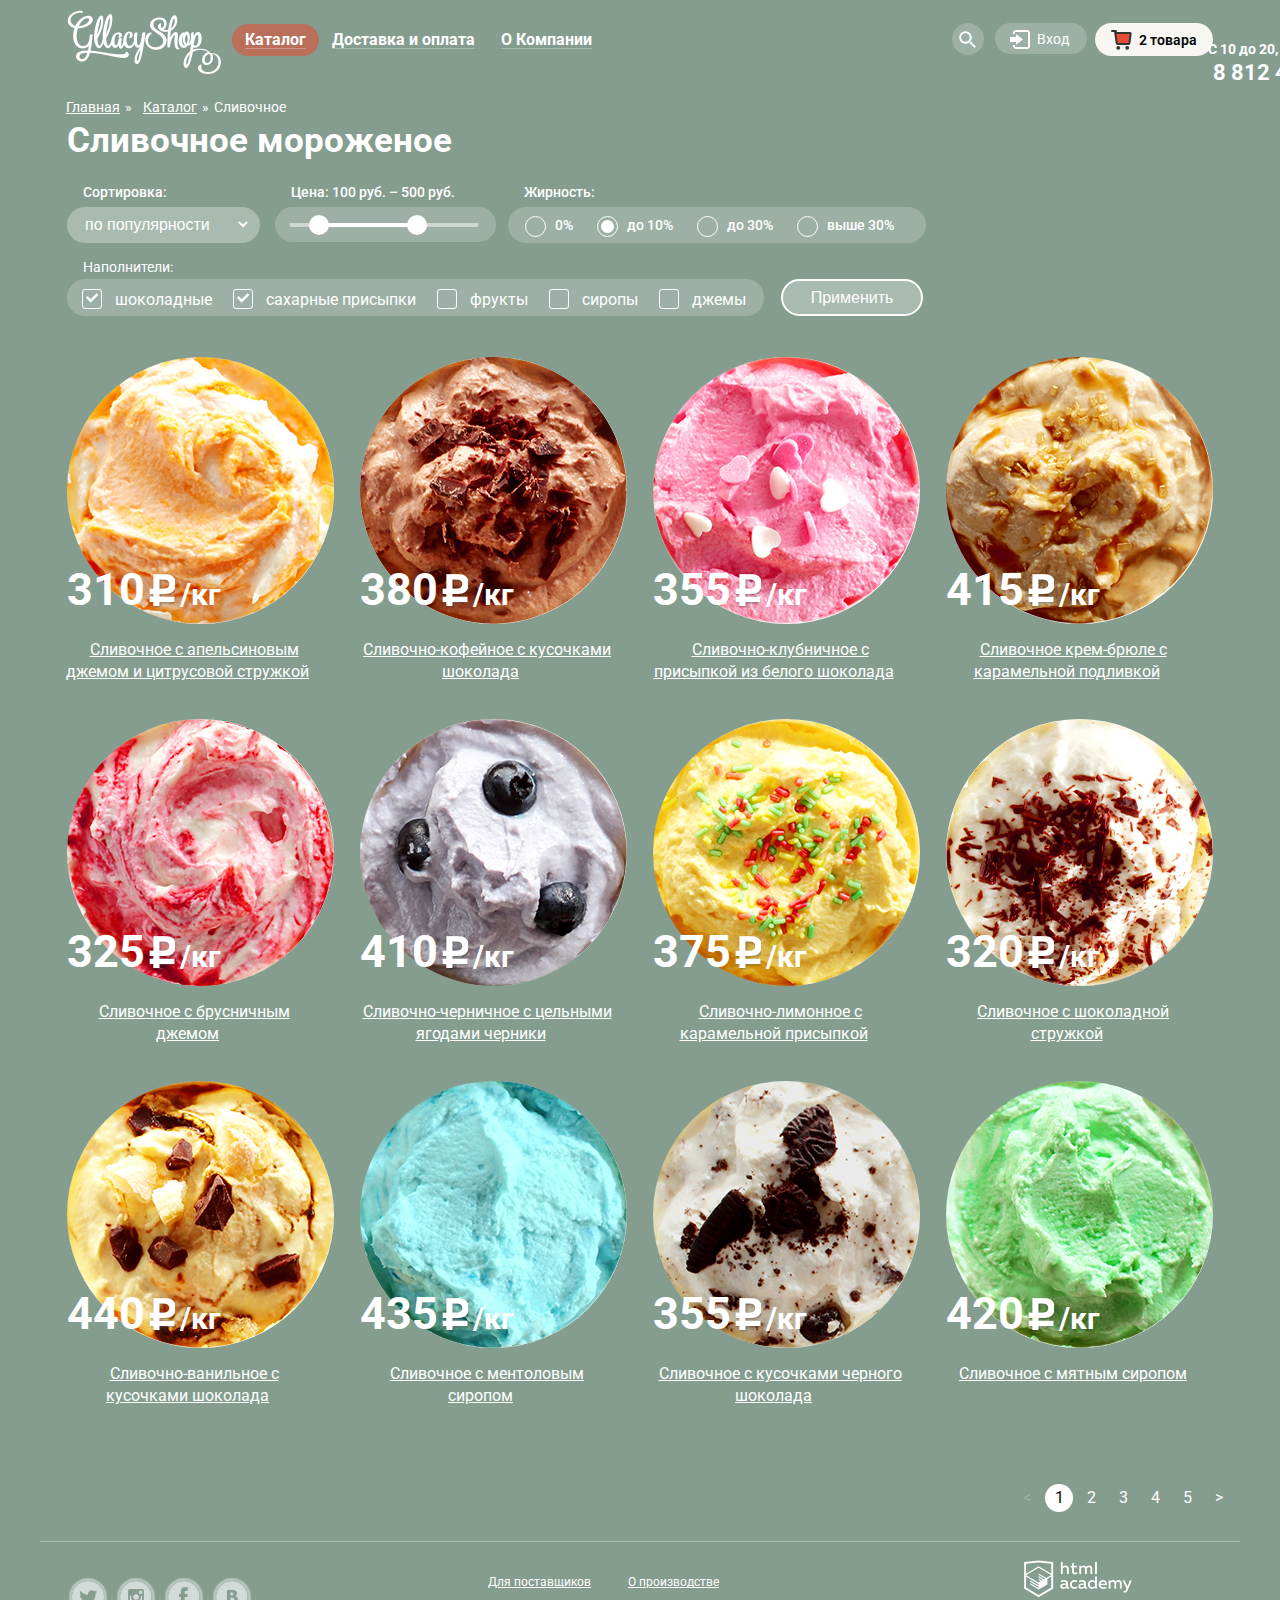
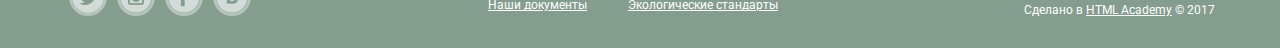
==== commit 5e69fc66: "Итоговые правки" ====
--- a/catalog.html
+++ b/catalog.html
@@ -34,10 +34,10 @@
 								</li>
 							</ul>
 						</li>
-						<li>
+						<li class="menu-item">
 							<a href="#" class="menu-item-link">Доставка и оплата</a>
 						</li>
-						<li>
+						<li class="menu-item">
 							<a href="#" class="menu-item-link">О Компании</a>
 						</li>
 					</ul>
--- a/css/style.css
+++ b/css/style.css
@@ -224,14 +224,6 @@
   width: 293px;
   min-height: 362px;
 
-  /*position: relative;
-  vertical-align: top;
-  float: left;
-  width: 267px;
-  margin-right: 26px;
-  margin-bottom: 50px;
-  min-height: 322px;
-  text-align: center;  */
 }
 
 .product-item {
@@ -246,13 +238,6 @@
   border-radius: 5px;
   z-index: 40;
 
-
-  /*position: absolute;
-  border-radius: 4px;
-  width: 275px;
-  padding: 9px 9px 16px 9px;
-  z-index: 40;
-  background-color: inherit;*/
 }
 .offer-look {
   position: absolute;
@@ -283,20 +268,10 @@
   background-color: rgba(255, 255, 255, 0.3);
   z-index: 50
 
-  /*background-color: rgba(247, 247, 244, 0.3); 
-  min-height: 405px;
-  z-index: 50;*/
 } 
 .product-card:hover .offer-look {
  display: block;
   z-index: 95;
-
- /* display: inline-block;
-  z-index: 95;
-  vertical-align: top;
-  position: absolute;
-  top: 350px;
-  right: 45px;*/
 }
  .product-hit::after {
   content: "";
@@ -311,15 +286,6 @@
   border-radius: 50%;
   z-index: 50;
 
-  /*position: absolute;
-  left: 0;
-  top: 10px;
-  height: 61px;
-  width: 61px;  
-  background-color: inherit;
-  background-image: url("../img/hit.jpg");
-  z-index: 50;
-  border-radius: 50px;*/
 }
 .less {
   font-size: 30px;
@@ -714,6 +680,8 @@
   width: 28px;
   height: 28px;
 }
+
+
 div.basket-tooltip {
   position: absolute;
   display: none;
@@ -864,6 +832,7 @@
   display: inline-block; 
 
 }
+
 .navigation {
   min-width: 480px;
   float: left; 
@@ -907,6 +876,8 @@
   padding-top: 8px;
   margin-right: 8px;
   padding-left: 42px;
+  font-size: 14px;
+  line-height: 16px;
  }
 .login::before {
   content: "";
@@ -934,10 +905,9 @@
   top: 0px;
   left: 0px;
 
-}
-.login a:hover {
-  color: black;
-}
+
+}
+
 .login:hover .login-enter {
   position: absolute;
   z-index: 80;
@@ -954,6 +924,10 @@
   top: -10px;
   left: 0px;
 
+}
+.login:hover a {
+  color: black;
+  position: relative;
 }
 
 .search-block-trigger {
@@ -1021,7 +995,7 @@
 }
 .search-form {
   top: 54px;
-  right: 271px;
+  right: 255px;
 }
 .search-block:hover .search-form {
   margin-top: 4px;
@@ -1042,9 +1016,9 @@
 .login-enter {
   
   top: 49px;
-  left: -117px;
-  min-height: 176px
-  width: 241px;
+  right: 0px;
+  min-height: 176px;
+  min-width: 241px;
   padding: 19px 17px 19px 19px;
   display: inline-block;
   font-size: 18px;
@@ -1247,9 +1221,7 @@
   background-position-y: 5px;
 }
  .modal {
-  position: absolute;
-  vertical-align: top;
-  display: inline-block;
+  
   margin: 0;
   padding: 0;
   width: 453px;
@@ -1259,10 +1231,13 @@
   background-color: #f7f7f4;
   border-radius: 10px;
   padding-left: 24px;
-  left: 530px;
-  top: 350px;
   z-index: 80;
-  display: none;   
+  position: fixed;
+  left: 50%;
+  top: 50%;
+  transform: translate(-50%, -50%);
+
+  display: none; 
 }
 .modal h5 {
   margin: 0;
@@ -1300,9 +1275,9 @@
   padding-left: 14px;
   margin-bottom: 22px;
 }
-.modal:hover input[type="text"],
-.modal:hover input[type="email"],
-.modal:hover textarea {
+input[type="text"]:hover,
+input[type="email"]:hover,
+textarea:hover {
   padding-top: 6px;
   padding-bottom: 5px;
   padding-left: 13px;
@@ -1361,35 +1336,22 @@
 }
 
 
-
-
-.feedback:hover .modal {  /*почему форма не выскакивает?*/
-  
-  position: fixed;
-  top: 50%;
-  display: block;
-  left: 50%;
-  z-index: 300;
-
-}
-
-
-
-
-
-
-
 .menu >li {
   
   display: inline-block;
   vertical-align: top;
 }
-.menu a:after {            /*вообще не поняла про это подчеркивание.Зачем лефт и райт 14?*/
-  left: 14px;
-  right: 14px;
-  height: 3px;
+.menu-item a {
+  position: relative;
+}
+.menu-item :after { 
+  content: "";
+  position: absolute;       
+  left: 13px;
+  right: 13px;
+  height: 1px;
   background-color: rgba(247,242,242,0.3);
-  bottom: 3px;
+  bottom: 7px;
 }
 .submenu {
   position: absolute;
@@ -1440,6 +1402,7 @@
   vertical-align: top;
 
 }
+
 .bread-crumbs ul {
   margin: 0;
   margin-top: 25px;
@@ -1748,8 +1711,8 @@
   top: 39px;
   right: 9px;
   left: 9px;
-  height: 3px;
-  background-color: rgba(0, 0, 0, 0.2);
+  height: 2px;
+  background-color: rgba(176, 176, 173, 0.3);
 
 }
 
@@ -1758,14 +1721,6 @@
   padding-right: 27px;
 }
 
-
-
-
-
-
-
-
-
 .catalog {
 
 font-size: 0;
@@ -1773,206 +1728,3 @@
 }
 
 
-
-/*.item-img {
-
-position: relative;
-
-z-index: 1;
-
-
-
-border-radius: 50%;
-
-}*/
-
-
-
-
-
-
-/*
-.catalog-items .item {
-
-margin-bottom: 38px;
-
-}
-
-
-
-.popular-item::before {
-
-content: "";
-
-position: absolute;
-
-top: 0;
-
-left: 0;
-
-z-index: 35;
-
-
-
-width: 61px;
-
-height: 61px;
-
-
-
-background-image: url(../img/hit.png);
-
-background-repeat: no-repeat;
-
-}
-
-
-
-.item:nth-child(4n) {
-
-margin-right: 0;
-
-}
-
-
-
-.item .item-title {
-
-position: relative;
-
-z-index: 30;
-
-
-
-width: 260px;
-
-margin: 0;
-
-margin-top: 7px;
-
-margin-left: 4px;
-
-
-
-font-weight: 500;
-
-font-size: 16px;
-
-line-height: 22px;
-
-}
-
-
-
-.item .btn {
-
-position: absolute;
-
-bottom: -54px;
-
-left: 28px;
-
-z-index: 20;
-
-
-
-display: none;
-
-}
-
-
-
-.item::after {
-
-content: "";
-
-position: absolute;
-
-top: -5px;
-
-right: -12px;
-
-bottom: -74px;
-
-left: -12px;
-
-
-
-display: none;
-
-
-
-background-color: rgba(255, 255, 255, 0.3);
-
-border-radius: 8px;
-
-box-shadow: 0 20px 20px rgba(0, 0, 0, 0.4);
-
-}
-
-
-
-.item .price {
-
-position: absolute;
-
-top: 204px;
-
-left: 0;
-
-z-index: 40;
-
-
-
-font-weight: 700;
-
-font-size: 30px;
-
-line-height: 40px;
-
-
-
-filter: drop-shadow(0 1px 2px rgba(49, 50, 53, 0.50));
-
-}
-
-
-
-.left-price {
-
-padding-right: 34px;
-
-
-
-font-size: 45px;
-
-line-height: 55px;
-
-
-
-background-image: url("../img/r.png");
-
-background-repeat: no-repeat;
-
-background-position: 80px 12px;
-
-}
-
-
-
-.item:hover::after,
-
-.item:hover .btn {
-
-display: block;
-
-}
-
-
-
-.item:hover {
-
-z-index: 50;
-
-}
-*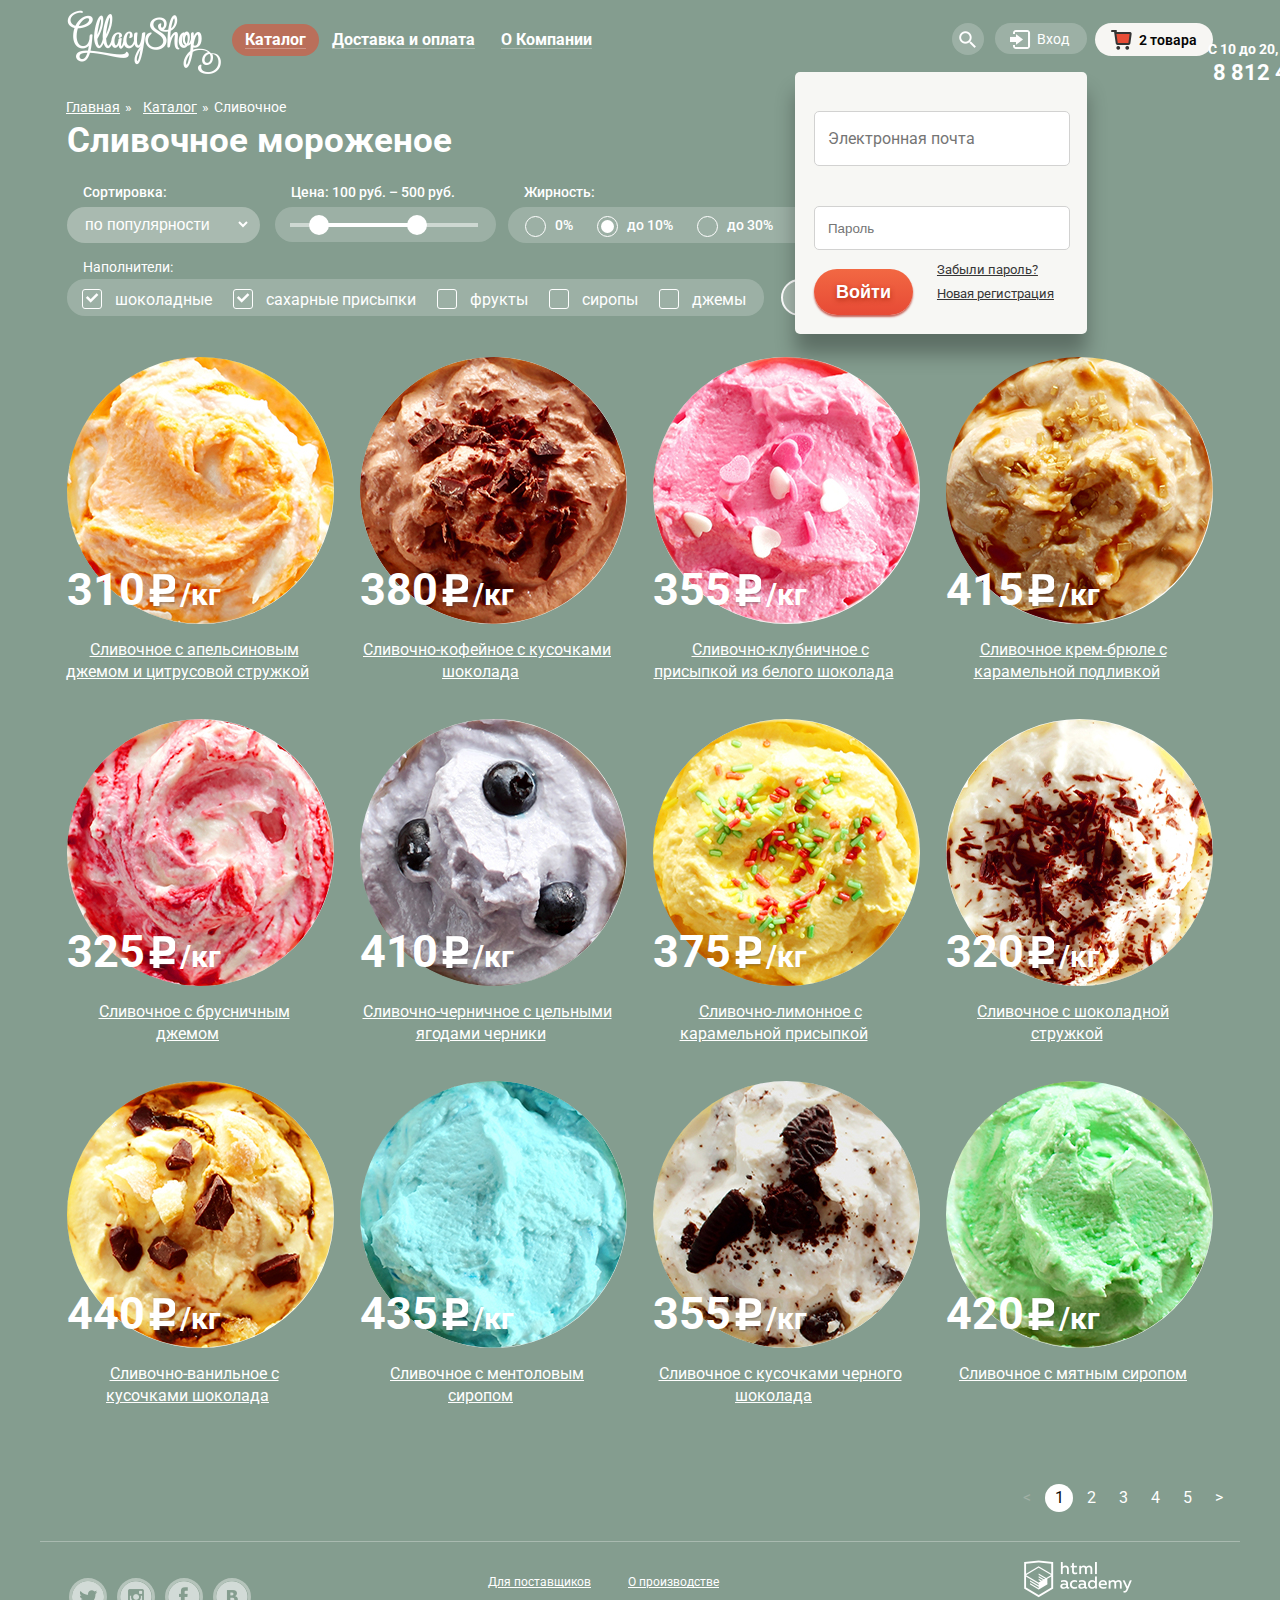
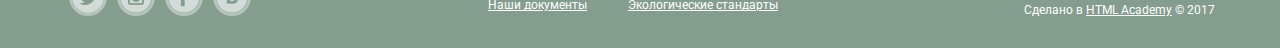
==== commit 4139b40b: "Попытка намбер ту" ====
--- a/catalog.html
+++ b/catalog.html
@@ -52,7 +52,7 @@
 					<div class="login">
 						<a href="#">Вход</a>
 						<form class="login-enter user-form" action="#" method="post">								
-							<input type="e-mail" name="e-mail" placeholder="Электронная почта">
+							<input type="email" name="e-mail" placeholder="Электронная почта">
 							<input type="password" name="password" placeholder="Пароль">
 							<button type="submit" class="login-enter-btn btn">Войти</button>
 							<div class="login-enter-href">
@@ -67,7 +67,7 @@
 							<div class="product-list"> 
 								<div class="order">
 									<button type="button" class="delete">Убрать</button> 
-									<img src="img/orange_jam_small.png"  width="33" height="33" class="item-one">
+									<img src="img/orange_jam_small.png"  width="33" height="33" class="item-one" alt="">
 									<a href="#" class="product-order product-order-one">Пломбир с апельсиновым джемом</a>
 									<div class="count-one">
 										1,5 кг. x <span class="price-basket">200 руб.</span>
@@ -76,7 +76,7 @@
 								</div>
 								<div class="order">
 									<button type="button" class="delete delete-second">Убрать</button>
-									<img src="img/strawberry_small.png"  width="33" height="33" class="item-two">
+									<img src="img/strawberry_small.png"  width="33" height="33" class="item-two" alt="">
 									<a href="#" class="product-order product-order-two">Клубничный пломбир с присыпкой из белого шоколада</a>
 									<div class="count-two">
 										1,5 кг. x <span class="price-basket">300 руб.</span>
--- a/css/style.css
+++ b/css/style.css
@@ -1013,42 +1013,6 @@
   left: 0;
 }
 
-.login-enter {
-  
-  top: 49px;
-  right: 0px;
-  min-height: 176px;
-  min-width: 241px;
-  padding: 19px 17px 19px 19px;
-  display: inline-block;
-  font-size: 18px;
-  line-height: 24px;  
-  background-color: #f7f7f4;
-  
-}
-.login-enter input {
-  width: 239px;
-  min-height: 40px;
-  margin-top: 20px;
-  border-radius: 5px;
-  border: 1px solid #d2d2d1;
-  padding-left: 13px;
-}
-.login-enter-href a {
-  
-  width: 120px;
-  text-align: left;
-  color: #363636;
-  font-size: 13px;
-  line-height: 24px;
-  text-decoration: underline;
-  display: block;
-  padding: 0;
-  padding-left: 20px;
-}
-.login-enter-btn {
-  margin-top: 19px;
-}
 
 .basket {
   vertical-align: top;
@@ -1728,3 +1692,39 @@
 }
 
 
+.login-enter {
+  
+  top: 49px;
+  right: 0px;
+  min-height: 176px;
+  min-width: 241px;
+  padding: 19px 17px 19px 19px;
+  display: inline-block;
+  font-size: 18px;
+  line-height: 24px;  
+  background-color: #f7f7f4;
+  
+}
+.login-enter input {
+  width: 239px;
+  min-height: 40px;
+  margin-top: 20px;
+  border-radius: 5px;
+  border: 1px solid #d2d2d1;
+  padding-left: 13px;
+}
+.login-enter-href a {
+  
+  width: 120px;
+  text-align: left;
+  color: #363636;
+  font-size: 13px;
+  line-height: 24px;
+  text-decoration: underline;
+  display: block;
+  padding: 0;
+  padding-left: 20px;
+}
+.login-enter-btn {
+  margin-top: 19px;
+}
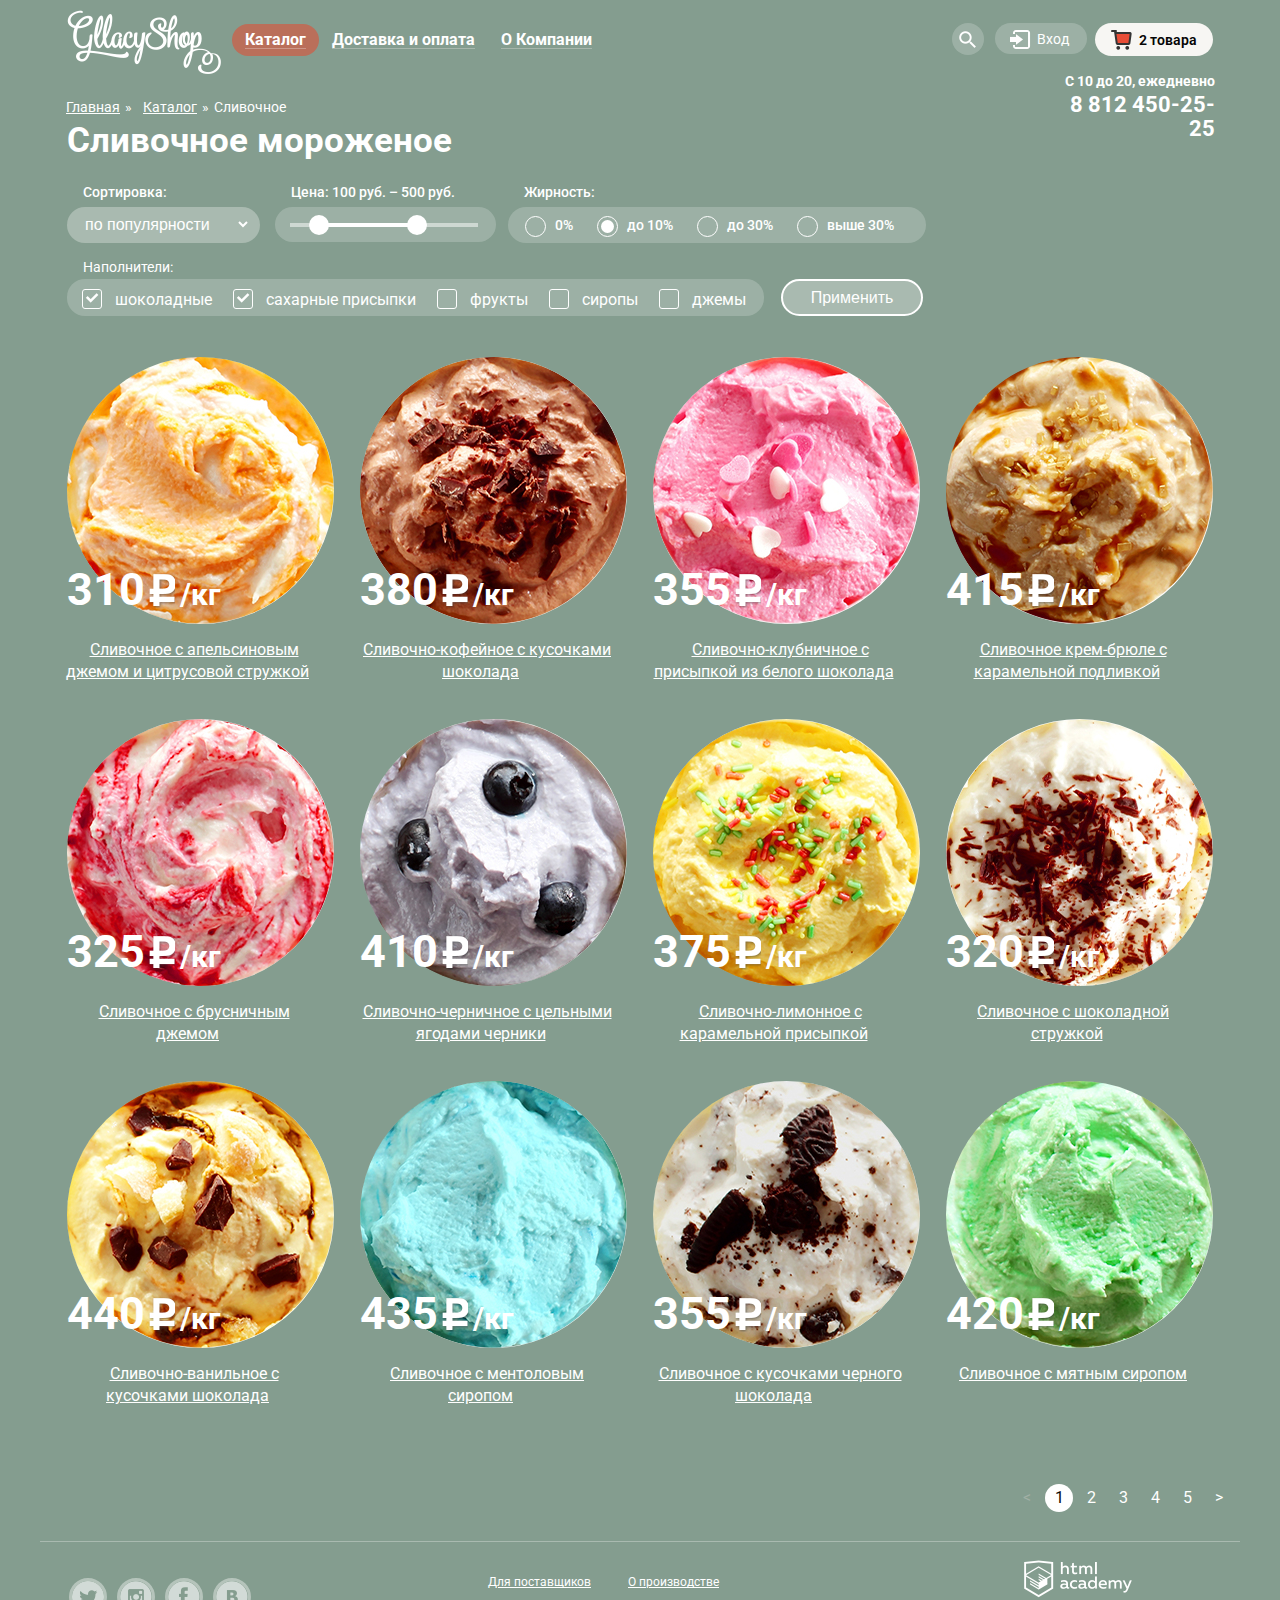
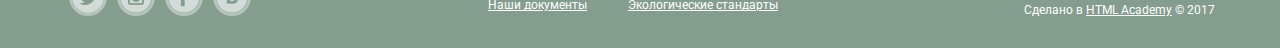
==== commit 7320a5c9: "Попытка намбер три" ====
--- a/catalog.html
+++ b/catalog.html
@@ -89,11 +89,11 @@
 								<a href="#" class="btn order-btn">Оформить заказ</a> 
 							</div>
 						</div>
-					</div>
-					<div class="time">
-						<p>С 10 до 20, ежедневно</p>
-						<p class="time-telephone">8 812 450-25-25</p>
-					</div>
+					</div>					
+				</div>
+				<div class="time">
+					<p>С 10 до 20, ежедневно</p>
+					<p class="time-telephone">8 812 450-25-25</p>
 				</div>
 				<div class="bread-crumbs-title">
 					<ul class="bread-crumbs">
--- a/css/style.css
+++ b/css/style.css
@@ -54,6 +54,7 @@
   margin-top: 10px;
   
 }
+
 .bread-crumbs-title {
   float: left;
   position: absolute;
@@ -62,17 +63,18 @@
 }
 .time {
   width: 170px;
-  float: right;
+  position: absolute;
   vertical-align: bottom;
   text-align: right;
   color: #ffffff;
   font-size: 14px;
   line-height: 16px;
   font-weight: 700;
-  position: absolute;
   padding-top: 18px;
   padding-left: 93px;
   z-index: 10;
+  right: 25px;
+  top: 55px;
 }
 .time-telephone {
   font-size: 22px;
@@ -858,6 +860,90 @@
   text-align: left; 
 
 }
+
+ .modal {
+  
+  margin: 0;
+  padding: 0;
+  width: 453px;
+  min-height: 441px;
+  font-size: 24px;
+  line-height: 28px;
+  background-color: #f7f7f4;
+  border-radius: 10px;
+  padding-left: 24px;
+  z-index: 80;
+  position: fixed;
+  left: 50%;
+  top: 50%;
+  transform: translate(-50%, -50%);
+
+  display: none; 
+}
+.modal h5 {
+  margin: 0;
+  padding-top: 18px;
+  padding-bottom: 22px;
+}
+.modal input[type="text"],
+.modal input[type="email"] {
+  width: 267px;
+  padding-top: 7px;
+  padding-bottom: 6px;
+  padding-left: 14px;
+  min-height: 29px;
+  font-family: Roboto, Arial, sans-serif;
+  font-size: 16px;
+  line-height: 24px;
+  outline: none;
+  color: #979797;
+  border: 1px solid #d2d2d1;
+  border-radius: 5px;
+  margin-bottom: 20px;
+}
+textarea {
+  width: 411px;
+  min-height: 153px;
+  color: #979797;
+  border: 1px solid #d2d2d1;
+  border-radius: 5px;
+  font-family: Roboto, Arial, sans-serif;
+  font-size: 16px;
+  line-height: 24px;
+  outline: none;
+  padding-top: 7px;
+  padding-bottom: 6px;
+  padding-left: 14px;
+  margin-bottom: 22px;
+}
+.modal input[type="text"]:hover,
+.modal input[type="email"]:hover,
+.modal textarea:hover {
+  padding-top: 6px;
+  padding-bottom: 5px;
+  padding-left: 13px;
+  border: 2px solid rgba(56, 74, 93, 0.48); 
+}
+input:focus { 
+  border-color: #cbe0f6;
+}
+.modal input[type="text"]:focus,
+.modal input[type="email"]:focus,
+.modal textarea:focus {
+  border-color: #cbe0f6;
+  color: #000000;
+}
+.login-enter input[type="password"]:hover,
+.login-enter input[type="email"]:hover {
+  padding: 8px 12px;
+  border: 1px solid rgba(56, 74, 93, 0.48); 
+}
+.login-enter input[type="password"]:focus,
+.login-enter input[type="email"]:focus {
+  border: 1px solid #cbe0f6;
+  color: #000000;
+
+}
 .menu-item-link:hover {
   background-color: white;
   color: black;
@@ -907,6 +993,48 @@
 
 
 }
+.login-enter {
+  
+  right: -3px;
+  min-height: 176px;
+  min-width: 277px;
+  padding: 19px 17px 19px 19px;
+  font-size: 18px;
+  line-height: 24px;  
+  background-color: #f7f7f4;
+  box-shadow: 0px 20px 20px 0px rgba(0, 0, 0, 0.3);
+  z-index: 65;
+  border-radius: 5px;
+
+  
+}
+.login-enter input {
+  width: 100%;
+  min-height: 40px;
+  margin-bottom: 20px;
+  border-radius: 5px;
+  border: 1px solid #d2d2d1;
+  padding: 9px 13px;
+  box-sizing: border-box;
+  font-size: 14px;
+  line-height: 24px;
+}
+.login-enter-href a {
+  
+  width: 120px;
+  text-align: left;
+  color: #363636;
+  font-size: 13px;
+  line-height: 24px;
+  text-decoration: underline;
+  display: block;
+  padding: 0;
+  padding-left: 20px;
+}
+.login-enter-btn {
+/*margin-top: 19px;*/
+  float: left;
+}
 
 .login:hover .login-enter {
   position: absolute;
@@ -925,6 +1053,10 @@
   left: 0px;
 
 }
+.login-enter-href {
+  float: right;
+}
+
 .login:hover a {
   color: black;
   position: relative;
@@ -965,7 +1097,7 @@
   top: 0px;
   left: 0px;
 } 
-.user-form {
+.search-form {
   position: absolute;
   background-color: #fefefe;
   display: none;
@@ -1184,78 +1316,7 @@
   background: url("../img/heart-icon.png") no-repeat;
   background-position-y: 5px;
 }
- .modal {
-  
-  margin: 0;
-  padding: 0;
-  width: 453px;
-  min-height: 441px;
-  font-size: 24px;
-  line-height: 28px;
-  background-color: #f7f7f4;
-  border-radius: 10px;
-  padding-left: 24px;
-  z-index: 80;
-  position: fixed;
-  left: 50%;
-  top: 50%;
-  transform: translate(-50%, -50%);
-
-  display: none; 
-}
-.modal h5 {
-  margin: 0;
-  padding-top: 18px;
-  padding-bottom: 22px;
-}
-.modal input[type="text"],
-input[type="email"] {
-  width: 267px;
-  padding-top: 7px;
-  padding-bottom: 6px;
-  padding-left: 14px;
-  min-height: 29px;
-  font-family: Roboto, Arial, sans-serif;
-  font-size: 16px;
-  line-height: 24px;
-  outline: none;
-  color: #979797;
-  border: 1px solid #d2d2d1;
-  border-radius: 5px;
-  margin-bottom: 20px;
-}
-textarea {
-  width: 411px;
-  min-height: 153px;
-  color: #979797;
-  border: 1px solid #d2d2d1;
-  border-radius: 5px;
-  font-family: Roboto, Arial, sans-serif;
-  font-size: 16px;
-  line-height: 24px;
-  outline: none;
-  padding-top: 7px;
-  padding-bottom: 6px;
-  padding-left: 14px;
-  margin-bottom: 22px;
-}
-input[type="text"]:hover,
-input[type="email"]:hover,
-textarea:hover {
-  padding-top: 6px;
-  padding-bottom: 5px;
-  padding-left: 13px;
-  border: 2px solid rgba(56, 74, 93, 0.48); 
-}
-input:focus { 
-  border-color: #cbe0f6;
-}
-.modal input[type="text"]:focus,
-.modal input[type="email"]:focus,
-.modal textarea:focus {
-  border-color: #cbe0f6;
-  color: #000000;
-}
+
 
 .send-btn {
   float: right;
@@ -1692,39 +1753,4 @@
 }
 
 
-.login-enter {
-  
-  top: 49px;
-  right: 0px;
-  min-height: 176px;
-  min-width: 241px;
-  padding: 19px 17px 19px 19px;
-  display: inline-block;
-  font-size: 18px;
-  line-height: 24px;  
-  background-color: #f7f7f4;
-  
-}
-.login-enter input {
-  width: 239px;
-  min-height: 40px;
-  margin-top: 20px;
-  border-radius: 5px;
-  border: 1px solid #d2d2d1;
-  padding-left: 13px;
-}
-.login-enter-href a {
-  
-  width: 120px;
-  text-align: left;
-  color: #363636;
-  font-size: 13px;
-  line-height: 24px;
-  text-decoration: underline;
-  display: block;
-  padding: 0;
-  padding-left: 20px;
-}
-.login-enter-btn {
-  margin-top: 19px;
-}
+
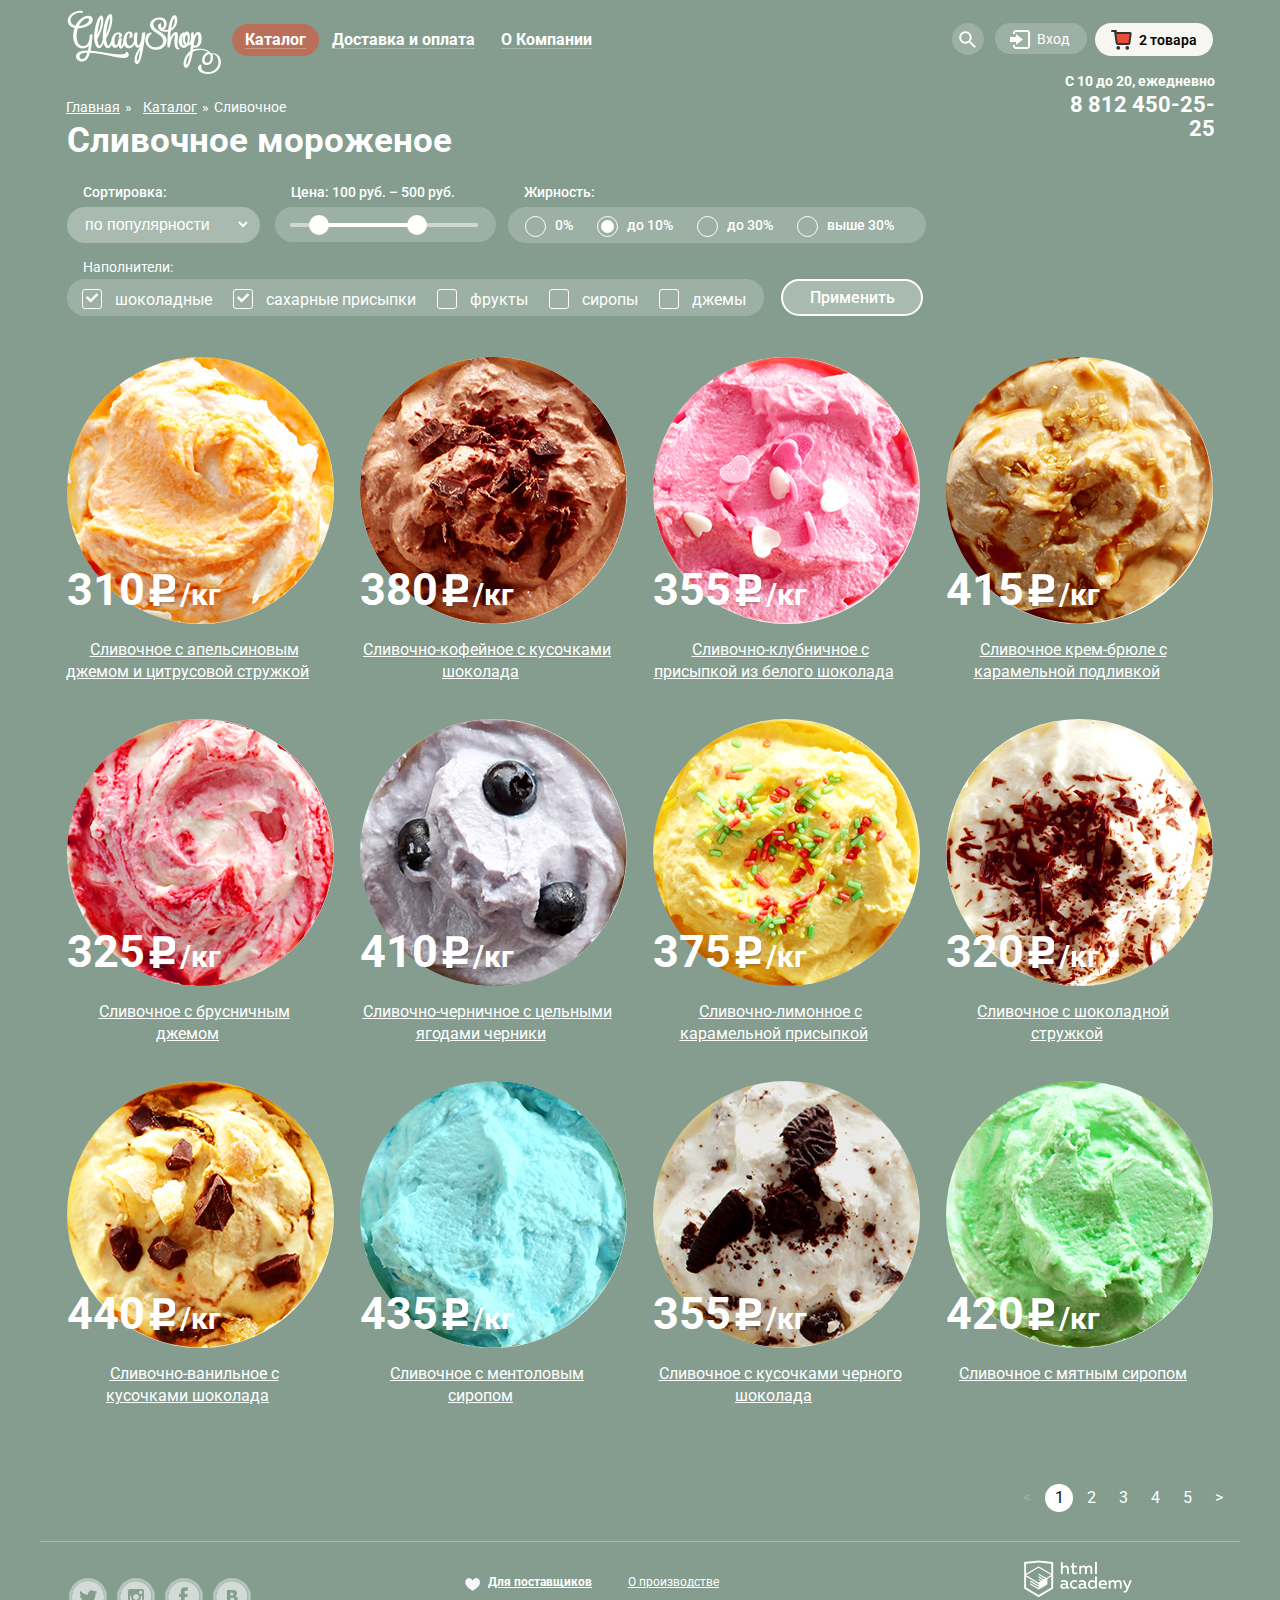
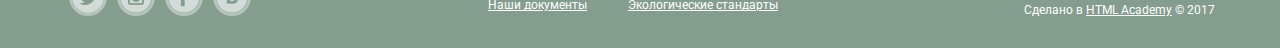
==== commit c1e813a9: "Правки" ====
--- a/catalog.html
+++ b/catalog.html
@@ -3,25 +3,26 @@
 	<head>
 		<meta charset="utf-8">
 		<title>HTML Academy: Барбершоп</title>
+		<link rel="stylesheet" href="css/normalize.css">
 		<link rel="stylesheet" href="https://fonts.googleapis.com/css?family=Roboto:400,700&amp;subset=cyrillic">
 		<link href="css/style.css" rel="stylesheet">
 	</head>
 	<body>		
 		<header class="top-main">
 			<div class="top-case clearfix">
-				<a href="#" class="logo">
+				<a href="index.html" class="logo">
 					<img src="img/logo.png" alt="logo">
 				</a>
 				<nav class="navigation catalog-navigation">
 					<ul class="menu">
 						<li class="menu-item active"> 
-							<a href="#" class="menu-item-link link-active">Каталог</a>
+							<a href="#" class="menu-item-link link-active menu-link">Каталог</a>
 							<ul class="submenu">
 								<li class="submenu-item">
 									<a href="#" class="submenu-item-main item-active">Новинки</a> 
 								</li>
 								<li>
-									<a href="#" class="submenu-item-main">Сливочное</a>										
+									<a href="catalog.html" class="submenu-item-main">Сливочное</a>										
 								</li>
 								<li>
 									<a href="#" class="submenu-item-main">Щербеты</a>
@@ -98,7 +99,7 @@
 				<div class="bread-crumbs-title">
 					<ul class="bread-crumbs">
 					<li>
-						<a href="#" class="bread-crumbs-items">Главная </a> &raquo;
+						<a href="index.html" class="bread-crumbs-items">Главная </a> &raquo;
 					</li>
 					<li>
 						<a href="#" class="bread-crumbs-items">Каталог</a> &raquo;
@@ -131,10 +132,10 @@
 								</div>
 								<div class="price-filter">
 									<div class="sort-name">Цена: 100 руб. – 500 руб.</div>
-          							<div class="cost-filter">
-            							<span class="scale"></span>
-            							<span class="bar"></span>
-            							<span class="range-toggle"></span>
+									<div class="cost-filter">
+										<span class="scale"></span>
+										<span class="bar"></span>
+										<span class="range-toggle"></span>
 										<span class="range-toggle"></span>
 									</div>
 								</div>	
@@ -179,7 +180,7 @@
 							<div class="product-item">
 								<div class="product-item-content">
 									<div class="product-img">
-										<img src="img/orange_jam.jpg" alt="">
+										<img src="img/orange_jam.jpg" width="267" height="267" alt="">
 									</div>
 									<p class="rubles"><span class="ruble">310</span><span class="less">/кг</span></p> 
 									<p class="item"><a href="#"> Сливочное с апельсиновым <br> джемом и цитрусовой стружкой</a></p>
@@ -191,7 +192,7 @@
 							<div class="product-item">
 								<div class="product-item-content">
 									<div class="product-img">
-										<img src="img/cofee_choco.jpg" alt="">
+										<img src="img/cofee_choco.jpg" width="267" height="267" alt="">
 									</div>
 									<p class="rubles"><span class="ruble">380</span><span class="less">/кг</span></p> 
 									<p class="item"><a href="#">Сливочно-кофейное с кусочками шоколада</a> </p>
@@ -203,7 +204,7 @@
 							<div class="product-item">
 								<div class="product-item-content">
 									<div class="product-img">
-										<img src="img/strawberry.jpg" alt="">
+										<img src="img/strawberry.jpg" width="267" height="267" alt="">
 									</div>
 									<p class="rubles"><span class="ruble">355</span><span class="less">/кг</span></p> 
 									<p class="item"><a href="#">Сливочно-клубничное с <br> присыпкой из белого шоколада</a></p>
@@ -215,7 +216,7 @@
 							<div class="product-item">
 								<div class="product-item-content">
 									<div class="product-img">
-										<img src="img/with_caramel.jpg" alt="">
+										<img src="img/with_caramel.jpg" width="267" height="267" alt="">
 									</div>
 									<p class="rubles"><span class="ruble">415</span><span class="less">/кг</span></p> 
 									<p class="item"><a href="#">Сливочное крем-брюле с карамельной подливкой</a></p>
@@ -227,7 +228,7 @@
 							<div class="product-item">
 								<div class="product-item-content">
 									<div class="product-img">
-										<img src="img/cranberries_jam.jpg" alt="">
+										<img src="img/cranberries_jam.jpg" width="267" height="267" alt="">
 									</div>
 									<p class="rubles"><span class="ruble">325</span><span class="less">/кг</span></p>
 									<p class="item"><a href="#">Сливочное с брусничным <br> джемом</a></p>
@@ -239,7 +240,7 @@
 							<div class="product-item">
 								<div class="product-item-content">
 									<div class="product-img">
-										<img src="img/blueberries.jpg" alt="">
+										<img src="img/blueberries.jpg" width="267" height="267" alt="">
 									</div>
 									<p class="rubles"><span class="ruble">410</span><span class="less">/кг</span></p>
 									<p class="item"><a href="#">Сливочно-черничное с цельными ягодами черники</a></p>
@@ -251,7 +252,7 @@
 							<div class="product-item">
 								<div class="product-item-content">
 									<div class="product-img">
-										<img src="img/lemons.jpg" alt="">
+										<img src="img/lemons.jpg" width="267" height="267" alt="">
 									</div>
 									<p class="rubles"><span class="ruble">375</span><span class="less">/кг</span></p>
 									<p class="item"><a href="#">Сливочно-лимонное с <br> карамельной присыпкой</a></p>
@@ -263,7 +264,7 @@
 							<div class="product-item">
 								<div class="product-item-content">
 									<div class="product-img">
-										<img src="img/creamy_choco.jpg" alt="">
+										<img src="img/creamy_choco.jpg" width="267" height="267" alt="">
 									</div>
 									<p class="rubles"><span class="ruble">320</span><span class="less">/кг</span></p>
 									<p class="item"><a href="#">Сливочное с шоколадной <br> стружкой</a></p>
@@ -275,7 +276,7 @@
 							<div class="product-item">
 								<div class="product-item-content">
 									<div class="product-img">
-										<img src="img/vanila.jpg" alt="">
+										<img src="img/vanila.jpg" width="267" height="267" alt="">
 									</div>
 									<p class="rubles"><span class="ruble">440</span><span class="less">/кг</span></p>
 									<p class="item"><a href="#">Сливочно-ванильное с <br> кусочками шоколада</a></p>
@@ -287,7 +288,7 @@
 							<div class="product-item">
 								<div class="product-item-content">
 									<div class="product-img">
-										<img src="img/mentol.jpg" alt="">
+										<img src="img/mentol.jpg" width="267" height="267" alt="">
 									</div>
 									<p class="rubles"><span class="ruble">435</span><span class="less">/кг</span></p>
 									<p class="item"><a href="#">Сливочноe с ментоловым <br> сиропом</a></p>
@@ -299,7 +300,7 @@
 							<div class="product-item">
 								<div class="product-item-content">
 									<div class="product-img">
-										<img src="img/dark-choko.jpg" alt="">
+										<img src="img/dark-choko.jpg" width="267" height="267" alt="">
 									</div>
 									<p class="rubles"><span class="ruble">355</span><span class="less">/кг</span></p>
 									<p class="item"><a href="#">Сливочное с кусочками черного шоколада</a></p>
@@ -311,7 +312,7 @@
 							<div class="product-item">
 								<div class="product-item-content">
 									<div class="product-img">
-										<img src="img/mint.jpg" alt="">
+										<img src="img/mint.jpg" width="267" height="267" alt="">
 									</div>
 									<p class="rubles"><span class="ruble">420</span><span class="less">/кг</span></p>
 									<p class="item"><a href="#">Сливочное с мятным сиропом</a></p>
@@ -348,20 +349,20 @@
 		</div>
 		<footer class="footer clearfix">
 			<section class="social">
-					<a href="#" class="tw">tw</a>
-					<a href="#" class="inst">inst</a>  	
-					<a href="#" class="fb">fb</a>	
-					<a href="#" class="vk">vk</a>
+					<a href="#" class="tw">Twitter</a>
+					<a href="#" class="inst">Instagram</a>  	
+					<a href="#" class="fb">Facebook</a>	
+					<a href="#" class="vk">Vkontakte</a>
 				</section>  
 				<section class="footer-navigation">
-					<a href="#" class="contact">Для поставщиков</a>
+					<a href="#" class="contact heart">Для поставщиков</a>
 					<a href="#" class="contact">О производстве</a>
 					<a href="#" class="contact">Наши документы</a>
 					<a href="#" class="contact">Экологические стандарты</a>
 				</section>	
 				<section class="made">  
 					<a href="#"><img src="img/html-icon.png" class="logo-html" alt=""></a> 			
-					<p>Сделано в <a href="https://htmlacademy.ru">HTML Academy</a> © 2017</p> 
+					<p>Сделано в <a href="https://htmlacademy.ru/intensive/htmlcss">HTML Academy</a> © 2017</p> 
 				</section>
 		</footer>
 	</body>
--- a/css/style.css
+++ b/css/style.css
@@ -9,28 +9,25 @@
 body > input[type="radio"] {
   display: none;
 }
-
 .page-wrapper { 
-
  background: #849d8f  no-repeat top center;
  transition: background-image 0.5s ease, background-color 0.5s ease;
-
 } 
 .main {
   width: 1200px;
   margin: 0 auto;
-
 }
 .top-main {
     width: 1200px;
   margin: 0 auto;
 }
-h1 {
+.slide h1,
+.index-page h1 {
   font-size: 35px;
   line-height: 41px;
   color: #ffffff;                  
 }
-h2 {
+.offers h2 {
   font-size: 35px;
   line-height: 41px;
   color: #ffffff;
@@ -40,21 +37,21 @@
 }
 .clearfix::after {
   content: "";
-
   display: table;
   clear: both;
 }
 .top-case {
   padding: 0 27px;
- position: relative;
+  position: relative;
 }
 .logo {
-  /*min-height: 112px;*/
   float: left;
-  margin-top: 10px;
-  
-}
-
+  margin-top: 10px;  
+}
+.top-case img {
+  border: none;
+  outline: none;
+}
 .bread-crumbs-title {
   float: left;
   position: absolute;
@@ -86,7 +83,6 @@
   margin: 0;
   margin-bottom: 4px;
 }
-
 .user {
   min-width: 253px;
   float: right;
@@ -95,8 +91,7 @@
   padding-top: 23px; 
  }
 .user div  {
-  display: inline-block;
- 
+  display: inline-block; 
 }
 .slider {
   margin-bottom: 54px;
@@ -130,12 +125,10 @@
   background-color: #849d8f;
   background-image: url("../img/slider-1.png");
 }
-
 #btn-2:checked ~ .page-wrapper {
   background-color: #8996a6;
   background-image: url("../img/slider-2.png");
 }
-
 #btn-3:checked ~ .page-wrapper {
   background-color: #9d8b84;
   background-image: url("../img/slider-3.png");
@@ -143,14 +136,11 @@
 .page-wrapper::before,
 .page-wrapper::after {
   content: "";
-
   visibility: hidden;
 }
-
 .page-wrapper::before {
   background-image: url("../img/slider-2.png");
 }
-
 .page-wrapper::after {
   background-image: url("../img/slider-3.png");
 }
@@ -161,22 +151,23 @@
   width: 524px;
   float: left;
   padding: 0 18px;
-  height: 229px;
+  min-height: 135px;
   margin-bottom: 30px;
-  background: #96000f url("../img/raspberry_background.jpg") no-repeat;
+  background: #96000f url("../img/raspberry_background.jpg");
   border-radius: 15px;
-  margin-right: 13px;
-  
+  margin-right: 13px;  
+  padding-bottom: 93px;
 }
 .choco {
-  height: 229px;
+  min-height: 135px;
   width: 524px;
   padding: 0 18px;
   float: right;   
   margin-bottom: 30px;
   margin-left: 13px;
-  background: #6e4029 url("../img/choco_background.jpg")no-repeat;
+  background: #6e4029 url("../img/choco_background.jpg");
   border-radius: 15px;
+  padding-bottom: 93px;
 }
 .offer {
   color: #ffffff;
@@ -207,27 +198,24 @@
 .offers-btn {
   right: 22px;
   position: absolute;
-  top: 160px;
+  bottom: 22px;
 }
 .offers p {
   margin-top: 15px;
 }
 .pages-wrapper {
   margin: 0 auto;
-  width: 1200px;
+  width: 1172px;
+  font-size: 0;
   padding: 0 14px;
 }
-
-
 .product-card {
   position: relative;
   display: inline-block;
   vertical-align: top;
   width: 293px;
   min-height: 362px;
-
-}
-
+}
 .product-item {
   position: absolute;
   top: 0;
@@ -239,7 +227,6 @@
   padding: 9px 13px 21px 13px;
   border-radius: 5px;
   z-index: 40;
-
 }
 .offer-look {
   position: absolute;
@@ -261,19 +248,15 @@
   background-color: #e74d37;
   box-shadow: 0 1px 2px #ab1000;
   background-image: linear-gradient(bottom, #e74a35 0%, #f16843 100%);
-
-
-
   display: none;
 }
 .product-card:hover .product-item {
   background-color: rgba(255, 255, 255, 0.3);
-  z-index: 50
-
+  z-index: 50;
 } 
 .product-card:hover .offer-look {
  display: block;
-  z-index: 95;
+ z-index: 95;
 }
  .product-hit::after {
   content: "";
@@ -287,7 +270,6 @@
   background-position: cover;
   border-radius: 50%;
   z-index: 50;
-
 }
 .less {
   font-size: 30px;
@@ -319,7 +301,6 @@
   top: 6px;
   left: 81px;
 }
-
 .item {
   margin: 0;
   font-size: 16px;
@@ -330,8 +311,6 @@
   margin-right: 26px;
   display: inline-block;
   vertical-align: top;
-
-
 }
 .product-item-content a {
   padding-left: 13px;
@@ -353,7 +332,7 @@
   width: 1126px;
   margin:0 27px; 
   margin-bottom: 38px;
-  background: url("../img/waffles-background.jpg"); 
+  background: #eae2cb url("../img/waffles-background.jpg"); 
   border-radius: 15px;  
   color: #353535;
   font-size: 0;
@@ -432,7 +411,7 @@
   max-width: 287px;  
 }
 .post {
-  height: 211px;
+  min-height: 211px;
   background-color: #f8f7f4;
   background-image: url("../img/post.png") ;
   float: right;
@@ -440,7 +419,6 @@
   border-radius: 14px;
   padding: 5px 6px;
   margin-right: 2px;
-
 }
 .post-wrap {  
   padding: 12px 20px 34px 21px;
@@ -449,8 +427,7 @@
   border-radius: 10px;
   color: #5a5a5a;
   font-size: 16px;
-  line-height: 22px;
- 
+  line-height: 22px; 
 }
 .post-wrap p {
   padding-bottom: 22px;
@@ -467,14 +444,14 @@
   min-height: 27px;
   font-size: 16px;
   line-height: 24px;
-
+  font-family: Roboto, Arial, sans-serif;
 }
 .location {
+  background: #eae5c8;
   background-image: url("../img/map.jpg");
   height: 430px; 
   width: 1200px;
-  margin: 0 auto;
-  
+  margin: 0 auto;  
 }
 .data {
   width: 254px;
@@ -485,7 +462,6 @@
   background-color: white;
   border-radius: 5%;
   margin-top: 60px;
-
 }
 .address-first {
   font-size: 18px;
@@ -493,7 +469,6 @@
   font-weight: 700;
   margin: 0;
 }
-
 .address {
   font-size: 18px;
   line-height: 24px;
@@ -522,8 +497,7 @@
   vertical-align: middle;
   position: relative;
   width: 1200px;
-  margin: 0 auto;
-  
+  margin: 0 auto;  
 }
 .social {
   margin-left: 29px;
@@ -541,7 +515,6 @@
   vertical-align: bottom;
   border-radius: 50%;
   opacity: 0.8;
-
 }
 .social a:hover {
   opacity: 1.0;
@@ -579,34 +552,29 @@
 .made a {  
   color: #ffffff;
 }
-
 .forms {  
   height: 140px;   
   margin: 0 auto; 
   padding: 0 27px;
 }
 .form-wrapper {
-  width: 868px;
+  min-width: 868px;
 }
 .sort {
-  float: left;
-  
+  float: left;  
 }
 .price-filter {
   width: 220px;
   float: left;
-  margin-right:10px; 
- 
+  margin-right:10px;  
 }
 .fat {
-  width: 418px;
   float: right;
-   margin-right: 36px;
-}
-.fills {
-  
-  float: left;
-  
+  margin-right: 36px;
+  min-width: 418px;
+}
+.fills {  
+  float: left;  
 }
 .fills-button {
   width: 142px;
@@ -628,9 +596,7 @@
   padding-right: 7px;
   line-height: 18px;
   font-size: 16px;
-  margin-bottom: 0px;
-
- 
+  margin-bottom: 0px; 
 } 
 .pagination ul {
   float: right;
@@ -707,7 +673,6 @@
   top: -10px;
   left: 0;
 }
-
 div a.product-order {
   color: black;
   width: 220px;
@@ -773,13 +738,10 @@
   right: 15px;
   top: 148px;
 }
-
-
 .result {
   font-weight: 700;
   font-size: 15px;
-  line-height: 18px;
-  
+  line-height: 18px;  
 }
 .delete {
   width: 11px;
@@ -808,7 +770,6 @@
   top: 130px;
   left: 15px;
 }
-
 .basket-order:hover .basket-tooltip {
   display: block;
 }
@@ -824,7 +785,6 @@
 .main-index {
   margin-top: 22px;
 }
-
 .bread-crumbs-items {
  margin-left: 6px;
 }
@@ -832,9 +792,7 @@
   color: #ffffff;
   text-decoration: none;
   display: inline-block; 
-
-}
-
+}
 .navigation {
   min-width: 480px;
   float: left; 
@@ -842,13 +800,11 @@
   line-height: 18px;
   padding-left: 11px;
   margin-top: 24px;
-
 }
 .navigation ul {
   margin:0;
   padding: 0;
-  font-size: 0;
-  
+  font-size: 0;  
 }
 .navigation a {
   display: inline-block;
@@ -858,11 +814,8 @@
   padding: 7px 13px;
   display: block;
   text-align: left; 
-
-}
-
- .modal {
-  
+}
+ .modal {  
   margin: 0;
   padding: 0;
   width: 453px;
@@ -877,7 +830,6 @@
   left: 50%;
   top: 50%;
   transform: translate(-50%, -50%);
-
   display: none; 
 }
 .modal h5 {
@@ -934,21 +886,20 @@
   color: #000000;
 }
 .login-enter input[type="password"]:hover,
-.login-enter input[type="email"]:hover {
-  padding: 8px 12px;
+.login-enter input[type="email"]:hover,
+.search-form input[type="search"]:hover {
+  padding: 9px 13px;                 
   border: 1px solid rgba(56, 74, 93, 0.48); 
 }
 .login-enter input[type="password"]:focus,
 .login-enter input[type="email"]:focus {
   border: 1px solid #cbe0f6;
   color: #000000;
-
 }
 .menu-item-link:hover {
   background-color: white;
   color: black;
-  border-radius: 45px; 
-  
+  border-radius: 45px;   
 }
 .login {  
   background-color: rgba(255, 255, 255, 0.2);
@@ -1032,10 +983,8 @@
   padding-left: 20px;
 }
 .login-enter-btn {
-/*margin-top: 19px;*/
   float: left;
 }
-
 .login:hover .login-enter {
   position: absolute;
   z-index: 80;
@@ -1237,15 +1186,14 @@
 .product-card img {
   display: block;
   width: 100%;
-
-  /*width: 265px;
-  height: 265px;
-  border-radius: 145px;*/
 }
 
 .send {
   padding: 10px 16px;
- float: right;
+  float: right;
+  font-family: Roboto, Arial, sans-serif;
+  font-size: 18px;
+  line-height: 24px;
 
 }
 .slider-btn {
@@ -1322,6 +1270,8 @@
   float: right;
   margin-right: 25px;
   margin-bottom: 25px;
+  font-family: Roboto, Arial, sans-serif;
+
 }
 .modal-close {
   width: 17px;
@@ -1561,6 +1511,7 @@
   font-size: 16px;
   line-height: 18px;
   color: #ffffff;
+  font-family: Roboto, Arial, sans-serif;
 }
 
 .fills-button:hover {
@@ -1591,7 +1542,6 @@
 .fat input[type="radio"] + label:last-child {
   margin-right: 0;
 }
-
 .fat input[type="radio"] + label::before {
   content: "";
   display: block;
@@ -1603,18 +1553,15 @@
   position: absolute;
   border-radius: 50%;
 }
-
 .fat input[type="radio"] + label:hover::before {
   width: 17px;
   height: 17px;
   border: 2px solid rgba(255, 255, 255, 1);
 } 
-
 .fat input,
 .fills input {
   display: none;
 }
-
 .fat input[type="radio"]:checked + label::after {
   content: "";
   width: 13px;
@@ -1629,7 +1576,6 @@
 .second-line {
   color: #ffffff;
   font-size: 14px;
-
 }
 .fills-ice-cream .fills {
   min-height: 16px;
@@ -1648,11 +1594,9 @@
   cursor: pointer;
   position: relative;
 }
-
 .fills-ice-cream input[type="checkbox"] + label:last-child {
   margin-right: 0;
 }
-
 .fills-ice-cream input[type="checkbox"] + label::before {
   content: "";
   position: absolute;
@@ -1664,7 +1608,6 @@
   border: 1px solid rgba(255, 255, 255, 1);
   border-radius: 3px;  
 }
-
 .fills-ice-cream input[type="checkbox"]:checked + label::after {
   content: "";
   width: 14px;
@@ -1675,7 +1618,6 @@
   background-repeat: no-repeat;
   position: absolute;
 }
-
 .fills-ice-cream input[type="checkbox"] + label:hover::before {
   width: 16px;
   height: 16px;
@@ -1699,8 +1641,7 @@
   vertical-align:middle; 
 }
 .tw {
-  background: url(../img/tw-icon.png) no-repeat;
-  
+  background: url(../img/tw-icon.png) no-repeat;  
 }
 .inst {
   background: url(../img/insta-icon.png) no-repeat;
@@ -1718,14 +1659,12 @@
   margin-top: 19px;
   margin-left: 27px;
 }
-
 .link-active {
   background-color: #ba6f5a;
   border-radius: 45px;
   text-decoration: none;
   padding: 7px 13px;
 }
-
 .product-item:nth-child(4n) {
   margin-right: 0;
   padding-right: 0;
@@ -1738,19 +1677,41 @@
   left: 9px;
   height: 2px;
   background-color: rgba(176, 176, 173, 0.3);
-
-}
-
+}
+.menu-link::before {
+  content: "";
+  position: absolute;
+  height: 15px;
+  top: 30px;
+  left: 0px;
+  width: 80px;
+}
 .blog {
   padding-left: 27px;
   padding-right: 27px;
 }
-
 .catalog {
-
 font-size: 0;
-
-}
-
-
-
+}
+.menu-link:active {
+  background-color: rgb(237, 237, 237);
+  box-shadow: inset 0 2px 1px rgba(105, 105, 105, 1);
+}
+.sort-wrapper:hover {
+  background-color: #ffffff;
+}
+.sort-wrapper select:hover {
+  color: black;
+}
+.item a:hover,
+.item a:active {
+  color: #ffbc9e;
+}
+.disabled {
+z-index: -1;
+opacity: 0.3;
+position: relative;
+}
+
+
+
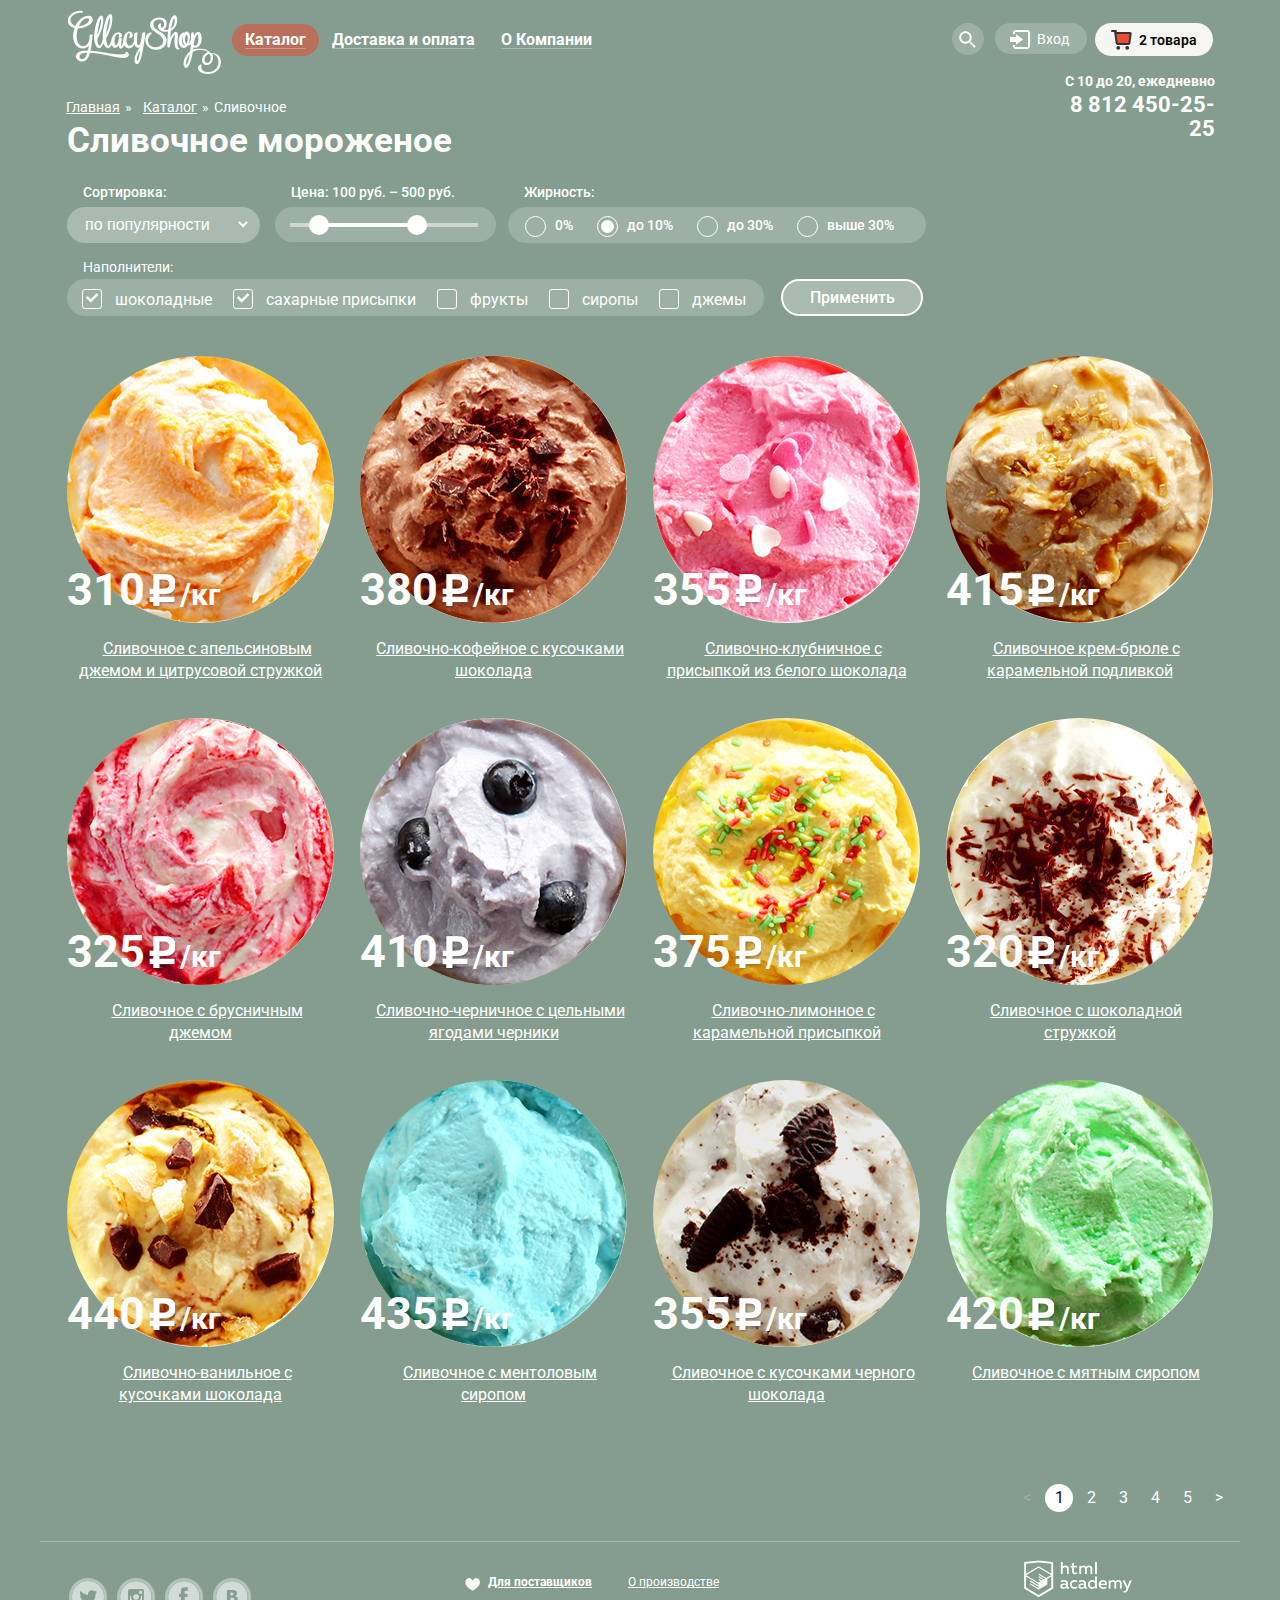
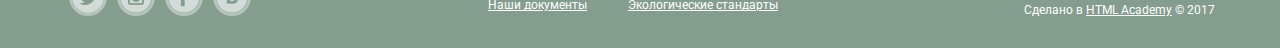
==== commit c94efb37: "Итог" ====
--- a/catalog.html
+++ b/catalog.html
@@ -5,7 +5,7 @@
 		<title>HTML Academy: Барбершоп</title>
 		<link rel="stylesheet" href="css/normalize.css">
 		<link rel="stylesheet" href="https://fonts.googleapis.com/css?family=Roboto:400,700&amp;subset=cyrillic">
-		<link href="css/style.css" rel="stylesheet">
+		<link href="css/style.min.css" rel="stylesheet">
 	</head>
 	<body>		
 		<header class="top-main">
--- a/css/style.min.css
+++ b/css/style.min.css
@@ -0,0 +1 @@
+body{font-family:Roboto,Arial,sans-serif;font-size:14px;line-height:20px;color:#0c0c0c;background-color:#849d8f;margin:0}body>input[type=radio]{display:none}.page-wrapper{background:#849d8f no-repeat top center;transition:background-image .5s ease,background-color .5s ease}.main,.top-main{width:1200px;margin:0 auto}.index-page h1,.offers h2,.slide h1{font-size:35px;line-height:41px;color:#fff}.offers h2{margin-top:17px;margin-bottom:0;font-weight:600px}.clearfix::after{content:"";display:table;clear:both}.top-case{padding:0 27px;position:relative}.logo{float:left;margin-top:10px}.top-case img{border:0;outline:0}.bread-crumbs-title{float:left;position:absolute;top:85px;left:-20px}.time{width:170px;position:absolute;vertical-align:bottom;text-align:right;color:#fff;font-size:14px;line-height:16px;font-weight:700;padding-top:18px;padding-left:93px;z-index:10;right:25px;top:55px}.time-telephone{font-size:22px;font-weight:700;line-height:24px;margin:0}.time p{margin:0 0 4px}.user{min-width:253px;float:right;font-size:14px;line-height:16px;padding-top:23px}.user div{display:inline-block}.slider{margin-bottom:54px;text-align:center;position:relative;padding-top:270px;height:200px}.slider h1{width:700px;font-size:60px;font-weight:800;margin:0 auto 30px;line-height:60px}.slide{display:none}#btn-1:checked~.page-wrapper #slide1,#btn-2:checked~.page-wrapper #slide2,#btn-3:checked~.page-wrapper #slide3{display:block}#btn-1:checked~.page-wrapper label[for=btn-1],#btn-2:checked~.page-wrapper label[for=btn-2],#btn-3:checked~.page-wrapper label[for=btn-3]{background-color:#fff}#btn-1:checked~.page-wrapper{background-color:#849d8f;background-image:url(../img/slider-1.png)}#btn-2:checked~.page-wrapper{background-color:#8996a6;background-image:url(../img/slider-2.png)}#btn-3:checked~.page-wrapper{background-color:#9d8b84;background-image:url(../img/slider-3.png)}.page-wrapper::after,.page-wrapper::before{content:"";visibility:hidden}.page-wrapper::before{background-image:url(../img/slider-2.png)}.page-wrapper::after{background-image:url(../img/slider-3.png)}.offers{padding:0 27px}.choco,.raspberry{min-height:135px;width:524px;margin-bottom:30px;border-radius:15px;padding:0 18px 93px}.raspberry{background:#96000f url(../img/raspberry_background.jpg);margin-right:13px;float:left}.choco{float:right;margin-left:13px;background:#6e4029 url(../img/choco_background.jpg)}.btn,.offer{color:#fff;font-weight:700;font-size:18px}.offer{position:relative;line-height:22px}.btn{background-color:#f16542;border:0;cursor:pointer;line-height:24px;padding:11px 22px;display:inline-block;text-decoration:none;text-shadow:0 2px 5px rgba(160,32,11,.76);background:#f26843;background:-moz-linear-gradient(top,#f26843 0%,#e74a35 100%);background:-webkit-linear-gradient(top,#f26843 0%,#e74a35 100%);background:linear-gradient(to bottom,#f26843 0%,#e74a35 100%);border-radius:100px;box-shadow:0 2px 2px rgba(172,16,0,.64)}.offers-btn{right:22px;position:absolute;bottom:22px}.offers p{margin-top:15px}.pages-wrapper{margin:0 auto;width:1172px;font-size:0;padding:0 14px}.product-card{position:relative;display:inline-block;vertical-align:top;width:293px;min-height:362px}.offer-look,.product-item{position:absolute;box-sizing:border-box}.product-item{top:0;right:0;min-height:409px;z-index:40;left:0;width:293px;padding:9px 13px 65px;border-radius:5px}.offer-look{bottom:15px;left:50%;transform:translateX(-50%);padding:11px;width:200px;height:44px;text-align:center;text-decoration:none;color:#fefefe;font-size:18px;line-height:22px;border-radius:18px/22px 22px 22px 22px;background-clip:padding-box;background-color:#e74d37;box-shadow:0 1px 2px #ab1000;background-image:linear-gradient(bottom,#e74a35 0%,#f16843 100%);display:none}.product-card:hover .product-item{background-color:rgba(255,255,255,.3);z-index:50}.product-card:hover .offer-look{display:block;z-index:95}.product-hit::after{content:"";position:absolute;top:9px;left:13px;width:61px;height:61px;background-image:url(../img/hit.jpg);background-repeat:no-repeat;background-position:cover;border-radius:50%;z-index:50}.less{font-size:30px}.ruble,.rubles{color:#fff;font-weight:700;line-height:45px}.rubles{position:absolute;top:190px;left:13px;margin-bottom:0;font-size:30px}.ruble{margin-right:0;padding-right:35px;font-size:45px}.ruble::after{content:"";background:url(../img/ruble.png) no-repeat;width:27px;height:35px;position:absolute;top:6px;left:81px}.item,.product-item-content a{line-height:22px;font-size:16px}.item{text-align:center;position:relative;width:267px;margin:0 26px 0 0;display:inline-block;vertical-align:top}.product-item-content a{padding-left:13px;color:#fff}.product-item-content{min-height:320px;left:0;top:10px}.item-active,.menu-item-link{font-weight:700}section.about{width:1126px;background:#eae2cb url(../img/waffles-background.jpg);border-radius:15px;color:#353535;font-size:0;padding-left:20px;padding-top:3px;margin:11px 27px 44px}.about p{display:inline-block;width:50%;vertical-align:top;padding-left:56px;font-size:16px;line-height:22px;padding-right:13px;box-sizing:border-box;position:relative;margin:0}.ice-cream-icon{background:url(../img/ice-cream-icon.png) no-repeat;background-position-y:7px;padding-top:19px;padding-bottom:12px}.leaves-icon{background:url(../img/leaves-icon.png) no-repeat;background-position-y:0;padding-top:11px;padding-bottom:25px}.cow-icon{background:url(../img/Cow-icon.png) no-repeat;background-position-y:6px;background-position-x:4px;padding-top:19px;padding-bottom:12px}.thermometer-icon{background:url(../img/Thermometer-icon.png) no-repeat;background-position-y:0;background-position-x:2px;padding-top:14px;padding-bottom:25px}section h3{font-size:24px;line-height:30px;margin-bottom:0}.new,.news,section h3{color:#353535}.new{width:512px;height:214px;float:left;margin-right:13px;margin-bottom:40px;background:url(../img/background-news.jpg) no-repeat;padding:6px 27px 0 20px;border-radius:14px;font-size:16px;line-height:22px;font-weight:600}.new p{margin-bottom:4px;margin-top:19px}.news{font-size:24px;line-height:30px;font-weight:700;display:inline-block;max-width:287px}.post,.post-wrap{background-color:#f8f7f4}.post{min-height:211px;background-image:url(../img/post.png);float:right;width:547px;margin-right:2px;border-radius:14px;padding:5px 6px}.post-wrap{padding:12px 20px 34px 21px;vertical-align:middle;border-radius:10px;color:#5a5a5a;font-size:16px;line-height:22px}.post-wrap p{padding-bottom:22px}.mail{border-color:#d2d2d1;width:349px;margin-right:4px;padding-top:8px;padding-bottom:8px;padding-left:15px;border:1px solid rgba(70,70,70,.48);border-radius:8px;min-height:27px;font-size:16px;line-height:24px;font-family:Roboto,Arial,sans-serif}.location{background:#eae5c8;background-image:url(../img/map.jpg);height:430px;width:1200px;margin:0 auto}.data{width:254px;height:305px;padding:0 24px;float:right;margin-right:27px;background-color:#fff;border-radius:5%;margin-top:60px}.address,.address-first{font-size:18px;line-height:24px;font-weight:700;margin:0}.address{padding-top:5px}.address-block p,.made p,.time-block p{margin:0}.time-block{margin-top:19px;margin-bottom:25px}.address-block{margin-top:31px}.footer{min-height:105px;vertical-align:middle;position:relative;width:1200px;margin:0 auto}.social{margin-left:29px;float:left;padding-top:36px;margin-right:205px}.social a{display:inline-block;width:31px;height:31px;font-size:0;margin-right:7px;border:3px solid #c2cec7;vertical-align:bottom;border-radius:50%;opacity:.8}.social a:hover{opacity:1}.social a:active{opacity:1;box-shadow:inset 0 2px 1px #888889}.footer-navigation,.made{display:inline-block;vertical-align:middle}.footer-navigation{bottom:0;margin-bottom:29px;margin-top:12px;padding-left:2px;box-sizing:border-box;width:360px;font-size:0;padding-top:19px}.made{width:195px;font-size:12px;line-height:16px;float:right;padding-right:21px;padding-top:18px}.made,.made a{color:#fff}.forms{height:140px;margin:0 auto;padding:0 27px}.form-wrapper{min-width:868px}.sort{float:left}.price-filter{width:220px;float:left;margin-right:10px}.fat{float:right;margin-right:36px;min-width:418px}.fills{float:left}.fills-button{width:142px;float:left;vertical-align:bottom}.catalog{clear:both;margin:23px 0 0}.pagination{margin-top:51px;padding-bottom:29px;border-bottom:1px solid rgba(255,255,255,.3);text-align:right;padding-right:7px;line-height:18px;font-size:16px;margin-bottom:0}.pagination ul{float:right;list-style:none;margin:0;padding:0;font-size:0}.pagination li{display:inline-block;vertical-align:top;font-size:16px;font-weight:500px}.pagination a{display:block;text-align:center;line-height:28px;width:28px;height:28px;color:#fff;text-decoration:none;border-radius:50%}.pagination li:last-child{margin-left:0}.pagination a:hover{background-color:rgba(255,255,255,.2)}.pagination a:active{color:#323232;background-color:#fff}.pagination .active a{color:#0a0a0a;background-color:#fff;border-radius:50%}.back{color:#a1b0a5;text-align:center;line-height:28px;width:28px;height:28px}div.basket-tooltip{position:absolute;display:none;background-color:#f7f7f4;width:517px;min-height:200px;right:0;top:40px;color:#000;padding:19px 14px;z-index:15;border-radius:5px;font-size:13px;line-height:16px}.basket-tooltip::before{content:"";position:absolute;width:100%;height:10px;top:-10px;left:0}div a.product-order{color:#000;width:220px;display:inline-block;vertical-align:middle;padding-left:12px}.result{padding-top:35px;float:right;padding-right:15px}.order-btn{position:absolute;right:15px;bottom:15px}.item-one,.item-two{position:absolute;left:0;top:19px}.item-two{top:75px}.product-order-one{position:absolute;top:28px;left:75px}.order::after,.product-order-two{position:absolute;top:80px;left:75px}.count-one,.count-two{position:absolute;top:28px;right:115px}.count-two{top:80px}.summary,.total-one,.total-two{position:absolute;right:40px;top:80px}.summary,.total-one{top:28px}.summary{right:15px;top:148px}.result{font-weight:700;font-size:15px;line-height:18px}.delete,.delete-second{background:url(../img/delete.png) no-repeat}.delete{width:11px;height:11px;font-size:0;border:0;cursor:pointer;position:absolute;left:18px;top:30px}.delete-second{top:84px}.price-basket{color:#cccbca}.order::after{content:"";width:511px;height:1px;background-color:#cacac7;top:130px;left:15px}.basket-order:hover .basket-tooltip{display:block}.basket-tooltip img{vertical-align:bottom;padding:0;margin-left:41px}.basket-order{float:right;position:relative}.main-index{margin-top:22px}.bread-crumbs-items{margin-left:6px}.top-main a{color:#fff;text-decoration:none;display:inline-block}.navigation{min-width:480px;float:left;font-size:16px;line-height:18px;padding-left:11px;margin-top:24px}.modal,.navigation ul{margin:0;padding:0;font-size:0}.navigation a{vertical-align:top;font-size:16px;line-height:18px;padding:7px 13px;display:block;text-align:left}.modal{width:453px;min-height:441px;font-size:24px;line-height:28px;background-color:#f7f7f4;border-radius:10px;padding:0 0 0 24px;z-index:80;position:fixed;left:50%;top:50%;transform:translate(-50%,-50%);display:none}.modal h5{margin:0;padding-top:18px;padding-bottom:22px}.modal input[type=email],.modal input[type=text],textarea{width:267px;padding-top:7px;padding-bottom:6px;padding-left:14px;min-height:29px;font-family:Roboto,Arial,sans-serif;font-size:16px;line-height:24px;outline:0;color:#979797;border:1px solid #d2d2d1;border-radius:5px;margin-bottom:20px}textarea{width:411px;min-height:153px;margin-bottom:22px}.modal input[type=email]:hover,.modal input[type=text]:hover,.modal textarea:hover{padding-top:6px;padding-bottom:5px;padding-left:13px;border:2px solid rgba(56,74,93,.48)}input:focus{border-color:#cbe0f6}.modal input[type=email]:focus,.modal input[type=text]:focus,.modal textarea:focus{border-color:#cbe0f6;color:#000}.login-enter input[type=email]:hover,.login-enter input[type=password]:hover,.search-form input[type=search]:hover{padding:9px 13px;border:1px solid rgba(56,74,93,.48)}.login-enter input[type=email]:focus,.login-enter input[type=password]:focus{border:1px solid #cbe0f6;color:#000}.menu-item-link:hover{background-color:#fff;color:#000;border-radius:45px}.login,.login:hover::before{vertical-align:top;width:33px}.login{background-color:rgba(255,255,255,.2);border-radius:40px;position:relative;margin-right:8px;padding:8px 17px 7px 42px;font-size:14px;line-height:16px}.login::before{content:"";width:30px;height:25px;position:absolute;top:7px;left:15px;background:url(../img/enter.png) no-repeat}.login:hover::before,.search-block-trigger:hover::before{color:#000;background-color:#fff;border-radius:40px;margin-right:8px;top:0;left:0}.login:hover::before{background:url(../img/enter-black.png) no-repeat;background-position-x:17%;background-position-y:43%;padding-right:17px;padding-top:8px;padding-left:42px}.login-enter{right:-3px;min-height:176px;min-width:277px;padding:19px 17px 19px 19px;font-size:18px;line-height:24px;background-color:#f7f7f4;box-shadow:0 20px 20px 0 rgba(0,0,0,.3);z-index:65;border-radius:5px}.login-enter input,.search-form input{border-radius:5px;border:1px solid #d2d2d1;font-size:14px;line-height:24px}.login-enter input{margin-bottom:20px;padding:9px 13px;box-sizing:border-box;width:100%;min-height:40px}.login-enter-href a{width:120px;text-align:left;color:#363636;font-size:13px;line-height:24px;text-decoration:underline;display:block;padding:0 0 0 20px}.login-enter-btn{float:left}.login:hover .login-enter{position:absolute;z-index:80;display:block;box-sizing:border-box;top:40px}.login-enter-href::before{content:"";position:absolute;width:100%;height:10px;top:-10px;left:0}.login-enter-href{float:right}.login:hover a{color:#000;position:relative}.search-block-trigger{background-color:rgba(255,255,255,.2);border-radius:40px;position:relative;width:32px;height:32px;margin-right:8px;vertical-align:top}.search-block-trigger::before{content:"";width:18px;height:20px;position:absolute;top:8px;left:7px;background:url(../img/loupe.png) no-repeat;z-index:20}.search-block-trigger:hover::before{background-image:url(../img/loupe-black.png);background-repeat:no-repeat;background-position:center;position:absolute;width:32px;height:32px}.search-form{position:absolute;display:none;margin:0;padding:0;box-shadow:0 20px 20px 0 rgba(0,0,0,.3);z-index:65;border-radius:5px;background-color:#f7f7f4;top:54px;right:255px}.search-form input{position:relative;width:294px;margin:20px 15px;min-height:44px;padding-left:13px}.search-block:hover .search-form{margin-top:4px;z-index:60;display:block;box-sizing:border-box}.search-form::before{content:"";position:absolute;width:100%;height:10px;top:-10px;left:0}.basket{vertical-align:top;background-color:rgba(255,255,255,.2);border-radius:37px;position:relative;min-width:41px;text-align:center;padding:9px 33px 8px 44px}.basket::before{content:"";width:23px;height:23px;position:absolute;background:url(../img/basket.png) no-repeat;right:77px;top:7px}.basket:hover,.basket:hover::before{min-width:41px;text-align:center;background-color:#fff;color:#000}.basket:hover::before{background:url(../img/basket-black.png) no-repeat;top:7px;right:60px;position:absolute}.basket:hover{border-radius:37px;position:relative;padding:9px 33px 10px 44px}.basket-toggle{background-color:#f7f6f3;font-weight:600;padding-right:16px}a.basket-toggle{color:#050505}.basket-toggle::before{content:"";width:23px;height:23px;padding:0}.basket-toggle::before,.basket-toggle:hover::before{position:absolute;background:url(../img/basket-full.png) no-repeat;left:16px;top:7px}.basket-toggle:hover{padding-right:16px;padding-bottom:8px}.basket-order{vertical-align:top}.product-img{margin:0 auto 15px;width:267px;height:267px;border-radius:50%;overflow:hidden}.product-card img{display:block;width:100%}.send{padding:10px 16px;float:right;font-family:Roboto,Arial,sans-serif;font-size:18px;line-height:24px}.slider-btn{display:inline-block;padding:10px 40px;font-weight:700;font-size:32px;line-height:44px;vertical-align:top;color:#fff;text-decoration:none;text-shadow:0 2px 5px rgba(160,32,11,.76);background:#f26843;background:-moz-linear-gradient(top,#f26843 0%,#e74a35 100%);background:-webkit-linear-gradient(top,#f26843 0%,#e74a35 100%);background:linear-gradient(to bottom,#f26843 0%,#e74a35 100%);border-radius:100px;box-shadow:0 2px 2px rgba(172,16,0,.64)}.btn:hover{background:-moz-linear-gradient(top,#f58669 0%,#ec6f5e 100%);background:-webkit-linear-gradient(top,#f58669 0%,#ec6f5e 100%);background:linear-gradient(to bottom,#f58669 0%,#ec6f5e 100%);box-shadow:0 2px 2px #ac1000}.btn:active{background:-moz-linear-gradient(top,#d84732 0%,#e1613e 100%);background:-webkit-linear-gradient(top,#d84732 0%,#e1613e 100%);background:linear-gradient(to bottom,#d84732 0%,#e1613e 100%);box-shadow:inset 0 2px 2px #ac1000}.slider-controls{position:absolute;bottom:8px;left:28px;z-index:20;font-size:0}.slider-controls label{width:17px;height:17px;margin-right:8px;background-color:transparent;border:2px solid #fff;border-radius:50%;cursor:pointer}.contact{display:inline-block;color:#fff;padding-left:23px;margin-right:0;min-width:140px;box-sizing:border-box;font-size:12px;line-height:18px}.heart{font-weight:700;background:url(../img/heart-icon.png) no-repeat;background-position-y:5px}.send-btn{float:right;margin-right:25px;margin-bottom:25px;font-family:Roboto,Arial,sans-serif}.modal-close{width:17px;height:17px;font-size:0;cursor:pointer;border:0;position:absolute;top:12px;right:17px}.modal-close::after,.modal-close::before{content:"";position:absolute;width:18px;height:2px;background-color:#000;top:9px;right:0}.modal-close::before{transform:rotate(45deg)}.modal-close::after{transform:rotate(-45deg)}.modal-overlay{position:fixed;top:0;left:0;z-index:70;width:100%;height:100%;background:rgba(0,0,0,.5);display:none}.menu>li,.slider-controls label{display:inline-block;vertical-align:top}.menu-item a{position:relative}.menu-item :after{content:"";position:absolute;left:13px;right:13px;height:1px;background-color:rgba(247,242,242,.3);bottom:7px}.submenu{position:absolute;margin:0;width:143px;background-color:#f8f7f4;border-radius:5px;box-shadow:0 20px 20px 0 rgba(0,0,0,.3);display:none;z-index:80;overflow:hidden}.submenu a{color:#323232;font-size:14px;line-height:16px;padding:11px 20px 10px}.submenu,.submenu li{padding:0}.submenu a:hover{background-color:#fbded8;width:103px}.submenu a:focus{background-color:#f6b5a5;width:103px}.menu-item:hover .submenu{display:block;margin-top:5px}.menu-item{margin-bottom:45px}.bread-crumbs li,.first-line{display:inline-block;font-size:14px;line-height:16px;vertical-align:top;color:#fff}.bread-crumbs a,.bread-crumbs li{margin-right:2px}.bread-crumbs a{color:#fff;font-size:14px;line-height:16px;display:inline-block;vertical-align:top;text-decoration:underline}.bread-crumbs ul{margin:25px 0 2px;padding:0}.bread-crumbs a:active,.bread-crumbs a:hover,.item a:active,.item a:hover{color:#ffbc9e}.first-line{font-weight:500;min-width:895px}.fat input,.fills input,.user-form{display:none}.sort{padding:0;width:193px;min-height:36px;overflow:hidden;margin:0 15px 0 0}.sort-name{margin-bottom:7px;padding-left:16px}.sort-wrapper{margin:0;background-color:#a9bab0;min-height:28px;border-radius:45px;color:#fff;padding-left:14px;padding-top:8px}.sort-items{padding:0;margin:0;border:0;background-color:transparent;outline:0;display:block;color:#fff;vertical-align:middle;font-size:16px;line-height:22px;min-width:170px}.sort-items:hover option{color:#000;background-color:#fff;width:192px}.cost-filter{position:relative;width:206px;height:19px;background-color:rgba(255,255,255,.2);border-radius:18px;padding-top:16px;padding-left:15px}.cost-filter .scale{position:absolute;top:16px;left:15px;width:188px;height:4px;background-color:#fff;opacity:.5}.cost-filter .bar,.cost-filter .range-toggle{position:absolute;top:16px;left:44px;width:98px;height:4px;background-color:#fff}.cost-filter .range-toggle{top:8px;left:34px;width:20px;height:20px;border-radius:50%;cursor:pointer}.cost-filter .range-toggle:last-child{position:absolute;top:8px;left:132px}.fills-button{margin:0 0 0 17px;padding:5px 25px;font-weight:500;background-color:#a9bab0;border:2px solid #fff;min-height:37px;border-radius:45px;font-size:16px;line-height:18px;color:#fff;font-family:Roboto,Arial,sans-serif}.fills-button:hover{color:#353535;background-color:#fff}.fills-button:active{padding:7px 28px 7px 30px;box-shadow:inset 0 2px 1px #696969;color:#353535;background-color:#eaeaea;border:0}.fat .fat-container{min-height:16px;padding:10px 16px;color:#fff;background-color:rgba(255,255,255,.2);border-radius:18px}.fat input[type=radio]+label{margin-bottom:10px;margin-right:20px;padding-left:31px;position:relative;cursor:pointer}.fat input[type=radio]+label:last-child,.fills-ice-cream input[type=checkbox]+label:last-child{margin-right:0}.fat input[type=radio]+label::before{content:"";display:block;width:19px;height:19px;top:-1px;left:1px;border:1px solid #fff;position:absolute;border-radius:50%}.fat input[type=radio]+label:hover::before{width:17px;height:17px;border:2px solid #fff}.fat input[type=radio]:checked+label::after{content:"";width:13px;height:13px;top:3px;left:5px;position:absolute;border-radius:50%;background-color:#fff}.second-line{color:#fff;font-size:14px}.fills-ice-cream .fills{min-height:16px;padding:12px 18px 7px 16px;color:#fff;background-color:rgba(255,255,255,.2);border-radius:18px;font-size:16px;line-height:18px}.fills-ice-cream input[type=checkbox]+label{margin-bottom:10px;margin-right:18px;padding-left:32px;cursor:pointer;position:relative}.fills-ice-cream input[type=checkbox]+label::before{content:"";position:absolute;display:block;width:18px;height:18px;top:-1px;left:-1px;border:1px solid #fff;border-radius:3px}.fills-ice-cream input[type=checkbox]:checked+label::after{content:"";width:14px;height:10px;top:3px;left:2px;background-image:url(../img/checkbox-onn.png);background-repeat:no-repeat;position:absolute}.fills-ice-cream input[type=checkbox]+label:hover::before{width:16px;height:16px;border:2px solid #fff}.fills-name{margin-bottom:2px;padding-left:16px}.fb,.inst,.tw,.vk{display:inline-block;background-color:#fff;border:4px solid #a9b6ad;min-width:32px;font-size:0;min-height:32px;border-radius:40px;vertical-align:middle}.tw{background:url(../img/tw-icon.png) no-repeat}.inst{background:url(../img/insta-icon.png) no-repeat}.vk{background:url(../img/vk-icon.png) no-repeat}.fb{background:url(../img/fb-icon.png) no-repeat}.feedback{padding:9px 28px}.catalog-ice{margin-top:19px;margin-left:27px}.link-active{background-color:#ba6f5a;border-radius:45px;text-decoration:none;padding:7px 13px}.product-item:nth-child(4n){margin-right:0;padding-right:0}.item-active::after{content:"";position:absolute;top:39px;right:9px;left:9px;height:2px;background-color:rgba(176,176,173,.3)}.menu-link::before{content:"";position:absolute;height:15px;top:30px;left:0;width:80px}.blog{padding-left:27px;padding-right:27px}.catalog{font-size:0}.menu-link:active{background-color:#ededed;box-shadow:inset 0 2px 1px #696969}.sort-wrapper:hover{background-color:#fff}.sort-wrapper select:hover{color:#000}.disabled{z-index:-1;opacity:.3;position:relative}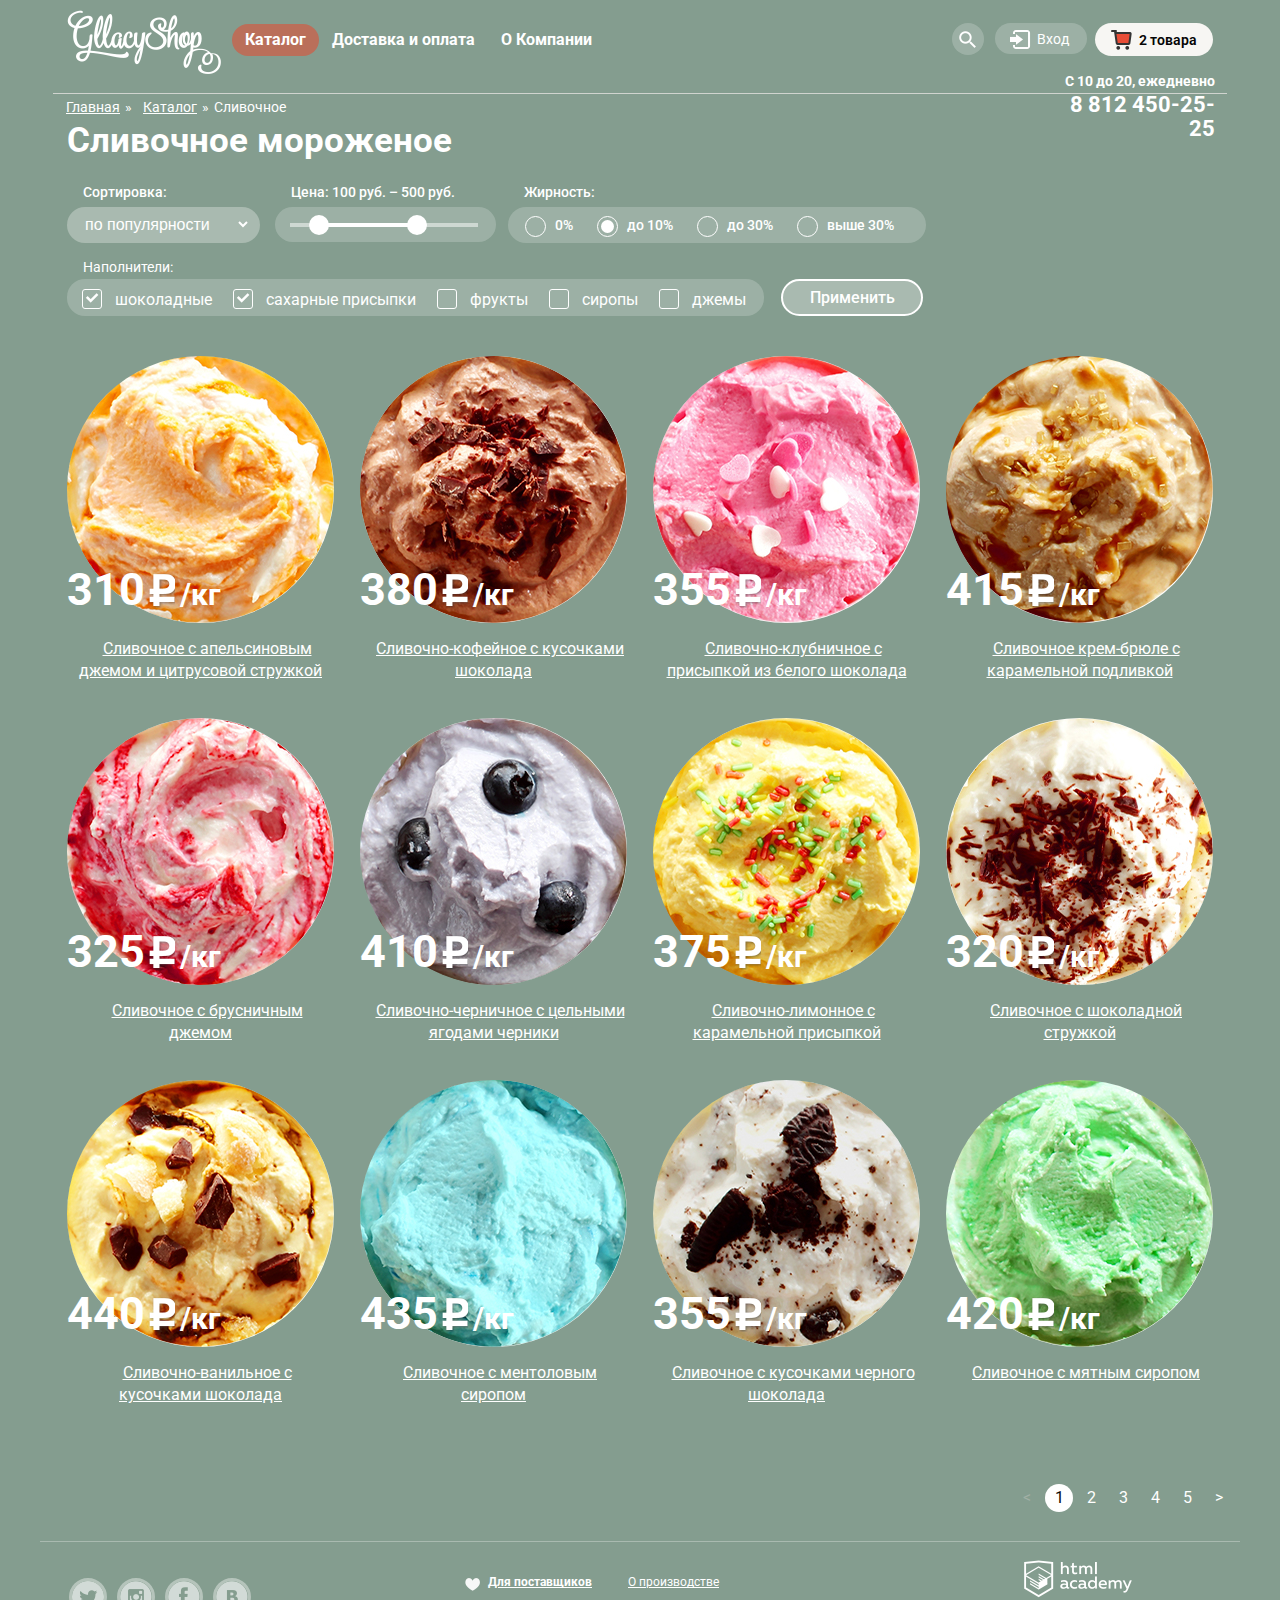
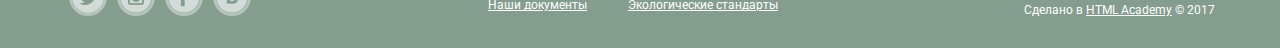
==== commit 0080524e: "Правки" ====
--- a/catalog.html
+++ b/catalog.html
@@ -5,7 +5,7 @@
 		<title>HTML Academy: Барбершоп</title>
 		<link rel="stylesheet" href="css/normalize.css">
 		<link rel="stylesheet" href="https://fonts.googleapis.com/css?family=Roboto:400,700&amp;subset=cyrillic">
-		<link href="css/style.min.css" rel="stylesheet">
+		<link href="css/style.css" rel="stylesheet">
 	</head>
 	<body>		
 		<header class="top-main">
--- a/css/style.css
+++ b/css/style.css
@@ -0,0 +1,1668 @@
+body {
+  font-family: Roboto, Arial, sans-serif;
+  font-size: 14px;
+  line-height: 20px;
+  color: #0c0c0c;
+  background-color: #849d8f;
+  margin: 0;
+  min-width: 1200px;
+}
+body > input[type="radio"] {
+  display: none;
+}
+.page-wrapper { 
+ background: #849d8f  no-repeat top center;
+ transition: background-image 0.5s ease, background-color 0.5s ease;
+} 
+.main {
+  width: 1200px;
+  margin: 0 auto;
+}
+.top-main {
+    width: 1200px;
+  margin: 0 auto;
+}
+.slide h1,
+.index-page h1 {
+  font-size: 35px;
+  line-height: 41px;
+  color: #ffffff;                  
+}
+.offers h2 {
+  font-size: 35px;
+  line-height: 41px;
+  color: #ffffff;
+  margin-top: 17px;
+  margin-bottom: 0;
+  font-weight: 600px;
+}
+.clearfix::after {
+  content: "";
+  display: table;
+  clear: both;
+}
+.top-case {
+  padding: 0 27px;
+  position: relative;
+}
+.logo {
+  float: left;
+  margin-top: 10px;  
+}
+.top-case img {
+  border: none;
+  outline: none;
+}
+.bread-crumbs-title {
+  float: left;
+  position: absolute;
+  top: 85px;
+  left: -20px;
+}
+.time {
+  width: 170px;
+  position: absolute;
+  vertical-align: bottom;
+  text-align: right;
+  color: #ffffff;
+  font-size: 14px;
+  line-height: 16px;
+  font-weight: 700;
+  padding-top: 18px;
+  padding-left: 93px;
+  z-index: 10;
+  right: 25px;
+  top: 55px;
+}
+.time-telephone {
+  font-size: 22px;
+  font-weight: 700;
+  line-height: 24px;
+  margin: 0;
+}
+.time p {
+  margin: 0;
+  margin-bottom: 4px;
+}
+.user {
+  min-width: 253px;
+  float: right;
+  font-size: 14px;
+  line-height: 16px;
+  padding-top: 23px; 
+ }
+.user div  {
+  display: inline-block; 
+}
+.slider {
+  margin-bottom: 54px;
+  text-align: center;
+  position: relative;   
+  padding-top: 270px;
+  height: 200px;
+}
+.slider h1 {
+  width: 700px;
+  font-size: 60px;
+  font-weight: 800;
+  margin: 0 auto;
+  margin-bottom: 30px;
+  line-height: 60px;
+}
+.slide {
+  display: none;
+}
+#btn-1:checked ~ .page-wrapper #slide1,
+#btn-2:checked ~ .page-wrapper #slide2,
+#btn-3:checked ~ .page-wrapper #slide3 {
+  display: block;
+}
+#btn-1:checked ~ .page-wrapper label[for="btn-1"],
+#btn-2:checked ~ .page-wrapper label[for="btn-2"],
+#btn-3:checked ~ .page-wrapper label[for="btn-3"] {
+  background-color: #ffffff;
+}
+#btn-1:checked ~ .page-wrapper {
+  background-color: #849d8f;
+  background-image: url("../img/slider-1.png");
+}
+#btn-2:checked ~ .page-wrapper {
+  background-color: #8996a6;
+  background-image: url("../img/slider-2.png");
+}
+#btn-3:checked ~ .page-wrapper {
+  background-color: #9d8b84;
+  background-image: url("../img/slider-3.png");
+}
+.page-wrapper::before,
+.page-wrapper::after {
+  content: "";
+  visibility: hidden;
+}
+.page-wrapper::before {
+  background-image: url("../img/slider-2.png");
+}
+.page-wrapper::after {
+  background-image: url("../img/slider-3.png");
+}
+.offers {
+  padding: 0 27px;
+}
+.raspberry {
+  width: 524px;
+  float: left;
+  padding: 0 18px;
+  min-height: 135px;
+  margin-bottom: 30px;
+  background: #96000f url("../img/raspberry_background.jpg");
+  border-radius: 15px;
+  margin-right: 13px;  
+  padding-bottom: 93px;
+}
+.choco {
+  min-height: 135px;
+  width: 524px;
+  padding: 0 18px;
+  float: right;   
+  margin-bottom: 30px;
+  margin-left: 13px;
+  background: #6e4029 url("../img/choco_background.jpg");
+  border-radius: 15px;
+  padding-bottom: 93px;
+}
+.offer {
+  color: #ffffff;
+  font-size: 18px;
+  line-height: 22px;
+  font-weight: 700;
+  position: relative;
+}
+.btn {
+  color: #ffffff;
+  background-color: #f16542;
+  border: none;
+  cursor: pointer;
+  font-weight: 700;
+  font-size: 18px;
+  line-height: 24px;
+  padding: 11px 22px;
+  display: inline-block;
+  text-decoration: none;
+  text-shadow: 0 2px 5px rgba(160, 32, 11, 0.76);
+  background: #f26843;
+  background:    -moz-linear-gradient(top, #f26843 0%, #e74a35 100%);
+  background: -webkit-linear-gradient(top, #f26843 0%, #e74a35 100%);
+  background:         linear-gradient(to bottom, #f26843 0%, #e74a35 100%);
+  border-radius: 100px;
+  box-shadow: 0 2px 2px rgba(172, 16, 0, 0.64);
+}
+.offers-btn {
+  right: 22px;
+  position: absolute;
+  bottom: 22px;
+}
+.offers p {
+  margin-top: 15px;
+}
+.pages-wrapper {
+  margin: 0 auto;
+  width: 1172px;
+  font-size: 0;
+  padding: 0 14px;
+}
+.product-card {
+  position: relative;
+  display: inline-block;
+  vertical-align: top;
+  width: 293px;
+  min-height: 362px;
+}
+.product-item {
+  position: absolute;
+  top: 0;
+  left: 0;
+  right: 0;
+  box-sizing: border-box;
+  width: 293px;
+  min-height: 409px;
+  padding: 9px 13px 65px 13px;
+  border-radius: 5px;
+  z-index: 40;
+}
+.offer-look {
+  position: absolute;
+  display: none;
+  bottom: 15px;
+  left: 50%;
+  transform: translateX(-50%);
+  box-sizing: border-box;
+  padding: 11px;
+  width: 200px;
+  height: 44px;
+  text-align: center;
+  text-decoration: none;
+  color: #fefefe;
+  font-size: 18px;
+  line-height: 22px;
+  border-radius: 18px / 22px 22px 22px 22px;
+  background-clip: padding-box;
+  background-color: #e74d37;
+  box-shadow: 0 1px 2px #ab1000;
+  background-image: linear-gradient(bottom, #e74a35 0%, #f16843 100%);
+  display: none;
+}
+.product-card:hover .product-item {
+  background-color: rgba(255, 255, 255, 0.3);
+  z-index: 50;
+} 
+.product-card:hover .offer-look {
+ display: block;
+ z-index: 95;
+}
+ .product-hit::after {
+  content: "";
+  position: absolute;
+  top: 9px;
+  left: 13px;
+  width: 61px;
+  height: 61px;
+  background-image: url("../img/hit.jpg");
+  background-repeat: no-repeat;
+  background-position: cover;
+  border-radius: 50%;
+  z-index: 50;
+}
+.less {
+  font-size: 30px;
+}
+.rubles {
+  position: absolute;
+  top: 190px;
+  left: 13px;
+  font-weight: 700;
+  font-size: 30px;
+  line-height: 45px;
+  color: #ffffff;
+  margin-bottom: 0;
+}
+ .ruble { 
+  color: #fff;
+  font-weight: 700;
+  margin-right: 0;
+  padding-right: 35px;
+  font-size: 45px;
+  line-height: 45px;
+}
+.ruble::after {
+  content: "";
+  background: url(../img/ruble.png) no-repeat;
+  width: 27px;
+  height: 35px;
+  position: absolute;
+  top: 6px;
+  left: 81px;
+}
+.item {
+  margin: 0;
+  font-size: 16px;
+  line-height: 22px;
+  text-align: center;
+  position: relative;
+  width: 267px;
+  margin-right: 26px;
+  display: inline-block;
+  vertical-align: top;
+}
+.product-item-content a {
+  padding-left: 13px;
+  line-height: 22px;
+  font-size: 16px;
+  color: #ffffff;
+}
+.product-item-content {
+  min-height: 320px;
+  left: 0;
+  top: 10px;
+}
+.menu-item-link,
+.item-active {
+  font-weight: 700;
+}
+section.about {
+  width: 1126px;
+  margin:0 27px; 
+  margin-bottom: 44px;
+  background: #eae2cb url("../img/waffles-background.jpg"); 
+  border-radius: 15px;  
+  color: #353535;
+  font-size: 0;
+  padding-left: 20px;
+  padding-top: 3px;
+  margin-top: 11px;
+}
+.about p {
+  display: inline-block;
+  width: 50%;
+  vertical-align: top;
+  padding-left: 56px;
+  font-size: 16px;
+  line-height: 22px;
+  padding-right: 13px;
+  box-sizing: border-box;
+  position: relative;
+  margin: 0;
+}
+.ice-cream-icon {
+  background: url("../img/ice-cream-icon.png") no-repeat;
+  background-position-y: 7px;
+  padding-top: 19px;
+  padding-bottom: 12px;
+}
+.leaves-icon {
+  background: url("../img/leaves-icon.png") no-repeat;
+  background-position-y: 0px;
+  padding-top: 11px;
+  padding-bottom: 25px;
+}
+.cow-icon {
+  background: url("../img/Cow-icon.png") no-repeat;
+  background-position-y: 6px;
+  background-position-x: 4px;
+  padding-top: 19px;
+  padding-bottom: 12px;
+}
+.thermometer-icon {
+  background: url("../img/Thermometer-icon.png") no-repeat;
+  background-position-y: 0px;
+  background-position-x: 2px;
+  padding-top: 14px;
+  padding-bottom: 25px;
+}
+section h3 {
+  color: #353535;
+  font-size: 24px;
+  line-height: 30px; 
+  margin-bottom: 0px;
+}
+.new {
+  width: 512px;
+  height: 214px;
+  float: left;
+  margin-right: 13px;
+  margin-bottom: 40px;
+  background: url("../img/background-news.jpg") no-repeat;
+  padding: 6px 27px 0 20px;
+  border-radius: 14px;
+  font-size: 16px;
+  color: #353535;
+  line-height: 22px;
+  font-weight: 600;
+}
+.new p {
+  margin-bottom: 4px;
+  margin-top: 19px;
+}
+.news {
+  font-size: 24px;
+  line-height: 30px;
+  color: #353535;
+  font-weight: 700; 
+  display: inline-block;
+  max-width: 287px;  
+}
+.post {
+  min-height: 211px;
+  background-color: #f8f7f4;
+  background-image: url("../img/post.png") ;
+  float: right;
+  width: 547px;
+  border-radius: 14px;
+  padding: 5px 6px;
+  margin-right: 2px;
+}
+.post-wrap {  
+  padding: 12px 20px 34px 21px;
+  background-color: #f8f7f4;
+  vertical-align: middle;
+  border-radius: 10px;
+  color: #5a5a5a;
+  font-size: 16px;
+  line-height: 22px; 
+}
+.post-wrap p {
+  padding-bottom: 22px;
+}
+.mail {
+  border-color: #d2d2d1;
+  width: 349px;
+  margin-right: 4px;
+  padding-top: 8px;
+  padding-bottom: 8px;
+  padding-left: 15px;
+  border: 1px solid rgba(70, 70, 70, 0.48);
+  border-radius: 8px;
+  min-height: 27px;
+  font-size: 16px;
+  line-height: 24px;
+  font-family: Roboto, Arial, sans-serif;
+}
+.location {
+  background: #eae5c8;
+  background-image: url("../img/map.jpg");
+  height: 430px; 
+  width: 1200px;
+  margin: 0 auto;  
+}
+.data {
+  width: 254px;
+  height: 305px;
+  padding: 0 24px;
+  float: right;
+  margin-right: 27px;  
+  background-color: white;
+  border-radius: 5%;
+  margin-top: 60px;
+}
+.address-first {
+  font-size: 18px;
+  line-height: 24px;
+  font-weight: 700;
+  margin: 0;
+}
+.address {
+  font-size: 18px;
+  line-height: 24px;
+  font-weight: 700;
+  margin: 0;
+  padding-top: 5px;
+}
+.time-block p {
+  margin: 0;
+}
+.time-block {
+  margin-top: 19px;
+  margin-bottom: 25px;
+}
+.address-block p {
+  margin: 0;
+}
+.address-block {
+  margin-top: 31px;
+}
+.footer {
+  margin-top: 20px; 
+  min-height: 105px;
+  margin-left: auto;
+  margin-right: auto;
+  vertical-align: middle;
+  position: relative;
+  width: 1200px;
+  margin: 0 auto;  
+}
+.social {
+  margin-left: 29px;
+  float: left;
+  padding-top: 36px;
+  margin-right: 205px;
+}
+.social a {
+  display: inline-block;
+  width: 31px;
+  height: 31px;
+  font-size: 0;
+  margin-right: 7px;
+  border: 3px solid rgba(194, 206, 199, 1.0);
+  vertical-align: bottom;
+  border-radius: 50%;
+  opacity: 0.8;
+}
+.social a:hover {
+  opacity: 1.0;
+}
+.social a:active {
+  opacity: 1.0;
+  box-shadow: inset 0px 2px 1px #888889;
+}
+.footer-navigation {
+  width: 360px;
+  display: inline-block;
+  vertical-align: middle;
+  bottom: 0px;
+  font-size: 0;
+  margin-bottom: 29px;
+  margin-top: 12px;
+  padding-top: 19px;
+  padding-left: 2px;
+  box-sizing: border-box;
+}
+.made {
+  width: 195px;
+  font-size: 12px;
+  line-height: 16px;
+  color: #ffffff;
+  display: inline-block;
+  vertical-align: middle;
+  float: right;
+  padding-right: 21px;
+  padding-top: 18px;
+}
+.made p {
+  margin:0;
+}
+.made a {  
+  color: #ffffff;
+}
+.forms {  
+  height: 140px;   
+  margin: 0 auto; 
+  padding: 0 27px;
+}
+.form-wrapper {
+  min-width: 868px;
+}
+.sort {
+  float: left;  
+}
+.price-filter {
+  width: 220px;
+  float: left;
+  margin-right:10px;  
+}
+.fat {
+  float: right;
+  margin-right: 36px;
+  min-width: 418px;
+}
+.fills {  
+  float: left;  
+}
+.fills-button {
+  width: 142px;
+  float: left; 
+  vertical-align: bottom; 
+}
+.catalog {
+  clear: both;  
+  margin-bottom: 0px;
+  margin-top: 23px;
+  margin-left: 0;
+  margin-right: 0;
+}
+.pagination {
+  margin-top: 51px;
+  padding-bottom: 29px;
+  border-bottom: 1px solid rgba(255, 255, 255, 0.3);
+  text-align: right; 
+  padding-right: 7px;
+  line-height: 18px;
+  font-size: 16px;
+  margin-bottom: 0px; 
+} 
+.pagination ul {
+  float: right;
+  list-style: none;
+  margin: 0;
+  padding: 0;
+  font-size: 0px;
+}
+.pagination li {
+  display: inline-block; 
+  vertical-align: top; 
+  font-size: 16px;
+  font-weight: 500px;
+}
+.pagination a {
+  display: block;
+  text-align: center;
+  line-height: 28px;
+  width: 28px;
+  height: 28px;
+  color:  #ffffff;
+  text-decoration: none;
+  border-radius: 50%;
+}
+.pagination li:last-child {
+  margin-left: 0;
+}
+.pagination a:hover {
+  background-color:  rgba(255, 255, 255, 0.2);
+}
+.pagination a:active {
+  color:  #323232;
+  background-color: #ffffff;
+}
+.pagination .active a {
+   color:  #0a0a0a;
+   background-color: #ffffff;
+   border-radius: 50%;
+}
+.back {
+  color: #a1b0a5;
+  text-align: center;
+  text-align: center;
+  line-height: 28px;
+  width: 28px;
+  height: 28px;
+}
+div.basket-tooltip {
+  position: absolute;
+  display: none;
+  background-color: #f7f7f4;
+  width: 517px;
+  min-height:200px;
+  right: 0px;
+  top: 40px;
+  color: black;  
+  padding: 19px 14px;
+  z-index: 15;
+  border-radius: 5px;
+  font-size: 13px;
+  line-height: 16px;
+}
+.basket-tooltip::before {
+  content: "";
+  position: absolute;
+  width: 100%;
+  height: 10px;
+  top: -10px;
+  left: 0;
+}
+div a.product-order {
+  color: black;
+  width: 220px;
+  display: inline-block;
+  vertical-align: middle;
+  padding-left: 12px;
+}
+.result {
+  font-weight: 700;
+  font-size: 15px;
+  line-height: 18px;
+  padding-top:35px;
+  float: right;
+  padding-right: 15px;
+}
+.order-btn {
+  position: absolute;
+  right: 15px;
+  bottom: 15px;
+}
+.item-one {
+  position: absolute;
+  left: 0px;
+  top: 19px;
+}
+.item-two {
+  left: 0px;
+  position: absolute;
+  top: 75px;
+}
+.product-order-one {
+  position: absolute;
+  top: 28px;
+  left: 75px;
+}
+.product-order-two {
+  position: absolute;
+  top: 80px;
+  left: 75px;
+}
+.count-one {
+  position: absolute;
+  top: 28px;
+  right: 115px;
+}
+.count-two {
+  top: 80px;
+  position: absolute;
+  right: 115px;
+}
+.total-two {
+  position: absolute;
+  right: 40px;
+  top: 80px;
+}
+.total-one {
+  position: absolute;
+  top: 28px;
+  right: 40px;
+}
+.summary {
+  position: absolute;
+  right: 15px;
+  top: 148px;
+}
+.result {
+  font-weight: 700;
+  font-size: 15px;
+  line-height: 18px;  
+}
+.delete {
+  width: 11px;
+  height: 11px;
+  font-size: 0;
+  border: 0;
+  cursor: pointer;
+  position: absolute;
+  left: 18px;
+  top: 30px;
+  background: url(../img/delete.png) no-repeat;
+}
+.delete-second {
+  background: url(../img/delete.png) no-repeat;
+  top: 84px;
+}
+.price-basket {
+  color: #cccbca;
+}
+.order::after {
+  content: "";
+  width: 511px;
+  height: 1px;
+  background-color: #cacac7;
+  position: absolute;
+  top: 130px;
+  left: 15px;
+}
+.basket-order:hover .basket-tooltip {
+  display: block;
+}
+.basket-tooltip img {
+ vertical-align: bottom;
+ padding: 0;
+ margin-left: 41px;
+}
+.basket-order {
+float: right;
+position: relative;
+}
+.main-index {
+  margin-top: 22px;
+}
+.bread-crumbs-items {
+ margin-left: 6px;
+}
+.top-main a {
+  color: #ffffff;
+  text-decoration: none;
+  display: inline-block; 
+}
+.navigation {
+  min-width: 480px;
+  float: left; 
+  font-size: 16px;
+  line-height: 18px;
+  padding-left: 11px;
+  margin-top: 24px;
+}
+.navigation ul {
+  margin:0;
+  padding: 0;
+  font-size: 0;  
+}
+.navigation a {
+  display: inline-block;
+  vertical-align: top;
+  font-size: 16px;
+  line-height: 18px;
+  padding: 7px 13px;
+  display: block;
+  text-align: left; 
+}
+ .modal {  
+  margin: 0;
+  padding: 0;
+  width: 453px;
+  min-height: 441px;
+  font-size: 24px;
+  line-height: 28px;
+  background-color: #f7f7f4;
+  border-radius: 10px;
+  padding-left: 24px;
+  z-index: 80;
+  position: fixed;
+  left: 50%;
+  top: 50%;
+  transform: translate(-50%, -50%);
+  display: none; 
+}
+.modal h5 {
+  margin: 0;
+  padding-top: 18px;
+  padding-bottom: 22px;
+}
+.modal input[type="text"],
+.modal input[type="email"] {
+  width: 267px;
+  padding-top: 7px;
+  padding-bottom: 6px;
+  padding-left: 14px;
+  min-height: 29px;
+  font-family: Roboto, Arial, sans-serif;
+  font-size: 16px;
+  line-height: 24px;
+  outline: none;
+  color: #979797;
+  border: 1px solid #d2d2d1;
+  border-radius: 5px;
+  margin-bottom: 20px;
+}
+textarea {
+  width: 411px;
+  min-height: 153px;
+  color: #979797;
+  border: 1px solid #d2d2d1;
+  border-radius: 5px;
+  font-family: Roboto, Arial, sans-serif;
+  font-size: 16px;
+  line-height: 24px;
+  outline: none;
+  padding-top: 7px;
+  padding-bottom: 6px;
+  padding-left: 14px;
+  margin-bottom: 22px;
+}
+.modal input[type="text"]:hover,
+.modal input[type="email"]:hover,
+.modal textarea:hover {
+  padding-top: 6px;
+  padding-bottom: 5px;
+  padding-left: 13px;
+  border: 2px solid rgba(56, 74, 93, 0.48); 
+}
+input:focus { 
+  border-color: #cbe0f6;
+}
+.modal input[type="text"]:focus,
+.modal input[type="email"]:focus,
+.modal textarea:focus {
+  border-color: #cbe0f6;
+  color: #000000;
+}
+.login-enter input[type="password"]:hover,
+.login-enter input[type="email"]:hover,
+.search-form input[type="search"]:hover {
+  padding: 9px 13px;                 
+  border: 1px solid rgba(56, 74, 93, 0.48); 
+}
+.login-enter input[type="password"]:focus,
+.login-enter input[type="email"]:focus {
+  border: 1px solid #cbe0f6;
+  color: #000000;
+}
+.menu-item-link:hover {
+  background-color: white;
+  color: black;
+  border-radius: 45px;   
+}
+.login {  
+  background-color: rgba(255, 255, 255, 0.2);
+  border-radius: 40px;
+  padding-left: 45px;
+  position: relative;
+  width: 33px;
+  vertical-align: top;
+  padding-bottom: 7px;
+  padding-right: 17px;
+  padding-top: 8px;
+  margin-right: 8px;
+  padding-left: 42px;
+  font-size: 14px;
+  line-height: 16px;
+ }
+.login::before {
+  content: "";
+  width: 30px;
+  height: 25px;
+  position: absolute;
+  top: 7px;
+  left: 15px;
+  background:  url("../img/enter.png") no-repeat;
+}
+.login:hover::before {
+  background: url(../img/enter-black.png) no-repeat;
+  background-position-x: 17%; 
+  background-position-y: 43%;  
+  background-color: #ffffff;
+  color: black;
+  border-radius: 40px;
+  width: 33px;
+  vertical-align: top;
+  padding-right: 17px;
+  padding-top: 8px;
+  margin-right: 8px;
+  padding-left: 42px;
+  top: 0px;
+  left: 0px;
+}
+.login-enter {
+  
+  right: -3px;
+  min-height: 176px;
+  min-width: 277px;
+  padding: 19px 17px 19px 19px;
+  font-size: 18px;
+  line-height: 24px;  
+  background-color: #f7f7f4;
+  box-shadow: 0px 20px 20px 0px rgba(0, 0, 0, 0.3);
+  z-index: 65;
+  border-radius: 5px;  
+}
+.login-enter input {
+  width: 100%;
+  min-height: 40px;
+  margin-bottom: 20px;
+  border-radius: 5px;
+  border: 1px solid #d2d2d1;
+  padding: 9px 13px;
+  box-sizing: border-box;
+  font-size: 14px;
+  line-height: 24px;
+}
+.login-enter-href a {
+  
+  width: 120px;
+  text-align: left;
+  color: #363636;
+  font-size: 13px;
+  line-height: 24px;
+  text-decoration: underline;
+  display: block;
+  padding: 0;
+  padding-left: 20px;
+}
+.login-enter-btn {
+  float: left;
+}
+.login:hover .login-enter {
+  position: absolute;
+  z-index: 80;
+  display: block;
+  box-sizing: border-box;
+  top: 40px;  
+}
+.login-enter-href::before {
+  content: "";
+  position: absolute;
+  width: 100%;
+  height: 10px;
+  top: -10px;
+  left: 0px;
+}
+.login-enter-href {
+  float: right;
+}
+.login:hover a {
+  color: black;
+  position: relative;
+}
+.search-block-trigger {
+  vertical-align: middle;  
+  background-color: rgba(255, 255, 255, 0.2);
+  border-radius: 40px;
+  position: relative;
+  width: 32px;
+  height: 32px;
+  margin-right: 8px;
+  vertical-align: top;
+}
+.search-block-trigger::before {
+  content: "";
+  width: 18px;
+  height: 20px;
+  position: absolute;
+  top: 8px;
+  left: 7px;
+  background: url("../img/loupe.png") no-repeat; 
+  z-index: 20;
+}
+.search-block-trigger:hover::before {   
+  color: black;
+  background-image: url(../img/loupe-black.png); 
+  background-repeat: no-repeat;  
+  background-position: center;
+  background-color: #ffffff;
+  position: absolute;
+  width: 32px;
+  height: 32px;
+  border-radius: 40px;
+  margin-right: 8px;
+  top: 0px;
+  left: 0px;
+} 
+.search-form {
+  position: absolute;
+  background-color: #fefefe;
+  display: none;
+  margin: 0;
+  padding: 0;
+  box-shadow: 0px 20px 20px 0px rgba(0, 0, 0, 0.3);
+  z-index: 65;
+  border-radius: 5px;
+  background-color: #f7f7f4;  
+}
+.user-form {
+  display: block;
+}
+.search-form input {
+  position: relative;
+  width: 294px;
+  margin: 20px 15px;  
+  min-height: 44px;
+  border-radius: 5px;
+  border: 1px solid #d2d2d1;
+  padding-left: 13px;
+  font-size: 14px;
+  line-height: 24px;  
+}
+.search-form {
+  top: 54px;
+  right: 255px;
+}
+.search-block:hover .search-form {
+  margin-top: 4px;
+  z-index: 60;
+  display: block;
+  box-sizing: border-box;
+}
+.search-form::before {
+  content: "";
+  position: absolute;
+  width: 100%;
+  height: 10px;
+  top: -10px;
+  left: 0;
+}
+.basket {
+  vertical-align: top;
+  background-color: rgba(255, 255, 255, 0.2);
+  border-radius: 37px;
+  position: relative;
+  min-width: 41px;
+  padding-left: 44px;
+  text-align: center;
+  padding-top: 9px;
+  padding-right: 33px;
+  padding-bottom: 8px;
+}
+.basket::before {
+  content: "";
+  width: 23px;
+  height: 23px;
+  position: absolute;
+  background:  url("../img/basket.png") no-repeat;
+  right: 77px;
+  top: 7px;
+}
+.basket:hover::before {
+  color: black;
+  background-color: #ffffff;
+  background: url("../img/basket-black.png") no-repeat;  
+  position: absolute;
+  min-width: 41px;
+  text-align: center; 
+  top: 7px;
+  right: 60px;
+}
+.basket:hover {
+  border-radius: 37px;
+  position: relative;
+  min-width: 41px;
+  padding-left: 44px;
+  text-align: center;
+  padding-top: 9px;
+  padding-right: 33px;
+  padding-bottom: 10px;
+  background-color: #ffffff;
+  color: black; 
+}
+.basket-toggle {
+  background-color: #f7f6f3;
+  font-weight: 600;
+  padding-right: 16px;
+}
+a.basket-toggle {
+  color: #050505;
+}
+.basket-toggle::before {
+  content: "";
+  width: 23px;
+  height: 23px;
+  position: absolute;
+  background: url("../img/basket-full.png") no-repeat;
+  left: 16px;
+  top: 7px;
+  padding:0;
+}
+.basket-toggle:hover::before {
+  position: absolute;
+  background: url("../img/basket-full.png") no-repeat;
+  left: 16px;
+  top: 7px;  
+}
+.basket-toggle:hover {
+  padding-right: 16px;
+  padding-bottom: 8px;
+}
+.basket-order {
+vertical-align: top;
+}
+.product-img {
+  margin: 0 auto;
+  margin-bottom: 15px;
+  width: 267px;
+  height: 267px;
+  border-radius: 50%;
+  overflow: hidden;
+}
+.product-card img {
+  display: block;
+  width: 100%;
+}
+.send {
+  padding: 10px 16px;
+  float: right;
+  font-family: Roboto, Arial, sans-serif;
+  font-size: 18px;
+  line-height: 24px;
+}
+.slider-btn {
+  display: inline-block;
+  padding: 10px 40px;
+  font-weight: 700;
+  font-size: 32px;
+  line-height: 44px;
+  vertical-align: top;
+  color: #ffffff;
+  text-decoration: none;
+  text-shadow: 0 2px 5px rgba(160, 32, 11, 0.76);
+  background: #f26843;
+  background:    -moz-linear-gradient(top, #f26843 0%, #e74a35 100%);
+  background: -webkit-linear-gradient(top, #f26843 0%, #e74a35 100%);
+  background:         linear-gradient(to bottom, #f26843 0%, #e74a35 100%);
+  border-radius: 100px;
+  box-shadow: 0 2px 2px rgba(172, 16, 0, 0.64); 
+}
+.btn:hover {
+  background:    -moz-linear-gradient(top, #f58669 0%, #ec6f5e 100%);
+  background: -webkit-linear-gradient(top, #f58669 0%, #ec6f5e 100%);
+  background:         linear-gradient(to bottom, #f58669 0%, #ec6f5e 100%);
+  box-shadow: 0 2px 2px rgba(172, 16, 0, 1);
+}
+.btn:active {
+  background:    -moz-linear-gradient(top, #d84732 0%, #e1613e 100%);
+  background: -webkit-linear-gradient(top, #d84732 0%, #e1613e 100%);
+  background:         linear-gradient(to bottom, #d84732 0%, #e1613e 100%);
+  box-shadow: inset 0 2px 2px rgba(172, 16, 0, 1);
+}
+.slider-controls {
+  position: absolute;
+  bottom: 8px;
+  left: 28px;
+  z-index: 20;
+  font-size: 0;
+}
+.slider-controls label {
+  display: inline-block;
+  width: 17px;
+  height: 17px;
+  margin-right: 8px;
+  vertical-align: top;
+  background-color: transparent;
+  border: 2px solid #ffffff;
+  border-radius: 50%;
+  cursor: pointer;
+}
+.contact {
+  display: inline-block;
+  font-size: 12px; 
+  line-height:18px;
+  color: #ffffff;
+  padding-left: 23px;
+  margin-right: 0;
+  min-width: 140px;
+  box-sizing: border-box;
+  font-size: 12px;
+  line-height: 18px;
+}
+.heart {
+  font-weight: 700;
+  background: url("../img/heart-icon.png") no-repeat;
+  background-position-y: 5px;
+}
+.send-btn {
+  float: right;
+  margin-right: 25px;
+  margin-bottom: 25px;
+  font-family: Roboto, Arial, sans-serif;
+}
+.modal-close {
+  width: 17px;
+  height: 17px;
+  font-size: 0;
+  cursor: pointer;
+  border: 0;
+  position: absolute;
+  top: 12px;
+  right: 17px;
+}
+.modal-close::before,
+.modal-close::after {
+  content: "";
+  position: absolute;
+  width: 18px;
+  height: 2px;
+  background-color: #000000;
+  top: 9px;
+  right: 0px;
+}
+.modal-close::before {
+  transform: rotate(45deg);
+}
+.modal-close::after {
+  transform: rotate(-45deg);
+}
+.modal-overlay {
+  position: fixed;
+  top: 0;
+  left: 0;
+  z-index: 70;
+  width: 100%;
+  height: 100%;
+  background: rgba(0, 0, 0, 0.5);
+  display: none;
+}
+.menu >li {  
+  display: inline-block;
+  vertical-align: top;
+}
+.menu-item a {
+  position: relative;
+}
+.menu-item:after { 
+  content: "";
+  position: absolute;       
+  left: 13px;
+  right: 13px;
+  height: 1px;
+  background-color: rgba(247,242,242,0.3);
+  bottom: 7px;
+}
+.submenu {
+  position: absolute;
+  margin: 0;
+  padding: 0;
+  width: 143px;
+  background-color: #f8f7f4;
+  border-radius: 5px;
+  box-shadow: 0px 20px 20px 0px rgba(0, 0, 0, 0.3);
+  display: none;     
+  z-index: 80;     
+  overflow: hidden;
+}
+.submenu a {
+  color: #323232;
+  font-size: 14px;
+  line-height: 16px;
+  padding: 11px 20px 10px 20px;
+}
+.submenu li {
+  padding: 0;
+}
+.submenu a:hover {
+  background-color: #fbded8;
+  width: 103px;
+}
+.submenu a:focus {
+  background-color: #f6b5a5;
+  width: 103px;
+}
+.menu-item:hover .submenu {
+  display:block;
+  margin-top: 5px;
+} 
+.menu-item {
+  margin-bottom: 45px;
+}
+.bread-crumbs li,
+.bread-crumbs a {
+  color: #ffffff;
+  font-size: 14px;
+  line-height: 16px;
+  display: inline-block;
+  margin-right: 2px;
+  vertical-align: top;
+}
+.bread-crumbs ul {
+  margin: 0;
+  margin-top: 25px;
+  margin-bottom: 2px;
+  padding: 0;
+}
+.bread-crumbs li {
+  display: inline-block;
+  vertical-align: top;
+}
+.bread-crumbs a:hover,
+.bread-crumbs a:active {
+  color: #ffbc9e;
+}
+.bread-crumbs a {
+text-decoration: underline;
+}
+.first-line {
+  display: inline-block;
+  font-weight: 500;
+  font-size: 14px;
+  line-height: 16px;
+  vertical-align: top;
+  color: #ffffff;
+  min-width: 895px;  
+}
+.user-form {
+  display: none;
+}
+.sort {
+  margin: 0;
+  padding: 0;
+  width: 193px;
+  min-height: 36px;
+  overflow: hidden;  
+  margin-right: 15px;
+}
+.sort-name {
+  margin-bottom: 7px;
+  padding-left: 16px;
+}
+.sort-wrapper {
+  margin: 0;
+  background-color: #a9bab0;
+  min-height: 28px;
+  border-radius: 45px;
+  color: #ffffff;
+  padding-left: 14px;
+  padding-top: 8px;
+}
+.sort-items {
+padding: 0;
+margin: 0;
+border: none;
+background-color: rgba(255,255,255,0);
+outline: none;
+display: block;
+color: #ffffff;
+vertical-align: middle;
+font-size: 16px;
+line-height: 22px;
+min-width: 170px;
+}
+.sort-items:hover option {
+  color: black;
+  background-color: #ffffff;
+  width: 192px;
+}
+.cost-filter {
+  position: relative;
+  width: 206px;
+  height: 19px;
+  background-color: rgba(255, 255, 255, 0.2);
+  border-radius: 18px;
+  padding-top: 16px;
+  padding-left: 15px;
+}
+.cost-filter .scale {
+  position: absolute;
+  top: 16px;
+  left: 15px;
+  width: 188px;
+  height: 4px;
+  background-color: #ffffff;
+  opacity: 0.5;
+}
+.cost-filter .bar {
+  position: absolute;
+  top: 16px;
+  left: 44px;
+  width: 98px;
+  height: 4px;
+  background-color: #ffffff;
+}
+.cost-filter .range-toggle {
+  position: absolute;
+  top: 8px;
+  left: 34px;
+  width: 20px;
+  height: 20px;
+  background-color: #ffffff;
+  border-radius: 50%;
+  cursor: pointer;
+}
+.cost-filter .range-toggle:last-child {
+  position: absolute;
+  top: 8px;
+  left: 132px;
+}
+.fills-button {
+  margin: 0;
+  margin-left: 17px;
+  padding: 5px 25px 5px 25px;
+  font-weight: 500;
+  background-color: #a9bab0;
+  border: 2px solid white;
+  min-height: 37px;
+  border-radius: 45px;
+  font-size: 16px;
+  line-height: 18px;
+  color: #ffffff;
+  font-family: Roboto, Arial, sans-serif;
+}
+.fills-button:hover {
+  color: #353535;
+  background-color: #ffffff;
+}
+.fills-button:active {
+  padding: 7px 28px 7px 30px;
+  box-shadow: inset 0px 2px 1px #696969;
+  color: #353535;
+  background-color: #eaeaea;
+  border: 0;  
+}
+.fat .fat-container {
+  min-height: 16px;
+  padding: 10px 16px 10px 16px;
+  color: rgba(255, 255, 255, 1);
+  background-color: rgba(255, 255, 255, 0.2);
+  border-radius: 18px;
+}
+.fat input[type="radio"] + label {
+  margin-bottom: 10px;
+  margin-right: 20px;
+  padding-left: 31px;
+  position: relative; 
+  cursor: pointer;
+}
+.fat input[type="radio"] + label:last-child {
+  margin-right: 0;
+}
+.fat input[type="radio"] + label::before {
+  content: "";
+  display: block;
+  width: 19px;
+  height: 19px;
+  top: -1px;
+  left: 1px;
+  border: 1px solid rgba(255, 255, 255, 1);
+  position: absolute;
+  border-radius: 50%;
+}
+.fat input[type="radio"] + label:hover::before {
+  width: 17px;
+  height: 17px;
+  border: 2px solid rgba(255, 255, 255, 1);
+} 
+.fat input,
+.fills input {
+  display: none;
+}
+.fat input[type="radio"]:checked + label::after {
+  content: "";
+  width: 13px;
+  height: 13px;
+  top: 3px;
+  left: 5px;
+  border-radius: 50%;
+  position: absolute;
+  border-radius: 50%;
+  background-color:  rgba(255, 255, 255, 1);
+}
+.second-line {
+  color: #ffffff;
+  font-size: 14px;
+}
+.fills-ice-cream .fills {
+  min-height: 16px;
+  padding: 12px 18px 7px 16px;
+  color: rgba(255, 255, 255, 1);
+  background-color: rgba(255, 255, 255, 0.2);
+  border-radius: 18px;
+  font-size: 16px;
+  line-height: 18px;
+}
+.fills-ice-cream input[type="checkbox"] + label {
+  margin-bottom: 10px;
+  margin-right: 18px;
+  padding-left: 32px;
+  position: relative; 
+  cursor: pointer;
+  position: relative;
+}
+.fills-ice-cream input[type="checkbox"] + label:last-child {
+  margin-right: 0;
+}
+.fills-ice-cream input[type="checkbox"] + label::before {
+  content: "";
+  position: absolute;
+  display: block;
+  width: 18px;
+  height: 18px;
+  top: -1px;
+  left: -1px;
+  border: 1px solid rgba(255, 255, 255, 1);
+  border-radius: 3px;  
+}
+.fills-ice-cream input[type="checkbox"]:checked + label::after {
+  content: "";
+  width: 14px;
+  height: 10px;
+  top: 3px;
+  left: 2px;
+  background-image: url(../img/checkbox-onn.png);
+  background-repeat: no-repeat;
+  position: absolute;
+}
+.fills-ice-cream input[type="checkbox"] + label:hover::before {
+  width: 16px;
+  height: 16px;
+  border: 2px solid rgba(255, 255, 255, 1);
+} 
+.fills-name {
+  margin-bottom: 2px;
+  padding-left: 16px;
+}
+.tw,
+.inst,
+.vk,
+.fb {
+  display: inline-block;
+  background-color: #ffffff;
+  border: 4px solid #a9b6ad;
+  min-width: 32px;
+  font-size: 0;
+  min-height: 32px;
+  border-radius: 40px;
+  vertical-align:middle; 
+}
+.tw {
+  background: url(../img/tw-icon.png) no-repeat;  
+}
+.inst {
+  background: url(../img/insta-icon.png) no-repeat;
+}
+.vk {
+  background: url(../img/vk-icon.png) no-repeat;
+}
+.fb {
+  background: url(../img/fb-icon.png) no-repeat;
+}
+.feedback {
+  padding: 9px 28px;
+}
+.catalog-ice {
+  margin-top: 19px;
+  margin-left: 27px;
+}
+.link-active {
+  background-color: #ba6f5a;
+  border-radius: 45px;
+  text-decoration: none;
+  padding: 7px 13px;
+}
+.product-item:nth-child(4n) {
+  margin-right: 0;
+  padding-right: 0;
+}
+.item-active::after {
+  content: "";
+  position: absolute;
+  top: 39px;
+  right: 9px;
+  left: 9px;
+  height: 2px;
+  background-color: #d1d1ce;
+}
+.menu-link::before {
+  content: "";
+  position: absolute;
+  height: 15px;
+  top: 30px;
+  left: 0px;
+  width: 80px;
+}
+.blog {
+  padding-left: 27px;
+  padding-right: 27px;
+}
+.catalog {
+font-size: 0;
+}
+.menu-link:active {
+  background-color: rgb(237, 237, 237);
+  box-shadow: inset 0 2px 1px rgba(105, 105, 105, 1);
+}
+.sort-wrapper:hover {
+  background-color: #ffffff;
+}
+.sort-wrapper select:hover {
+  color: black;
+}
+.item a:hover,
+.item a:active {
+  color: #ffbc9e;
+}
+.disabled {
+z-index: -1;
+opacity: 0.3;
+position: relative;
+}
+/*.menu li:hover:after {
+  display:none;
+}
+.menu a:hover:after {
+  display:none;
+}
+ul.submenu:hover:after {
+  display:none;
+}*/
+ul.submenu:after {
+display:none;
+}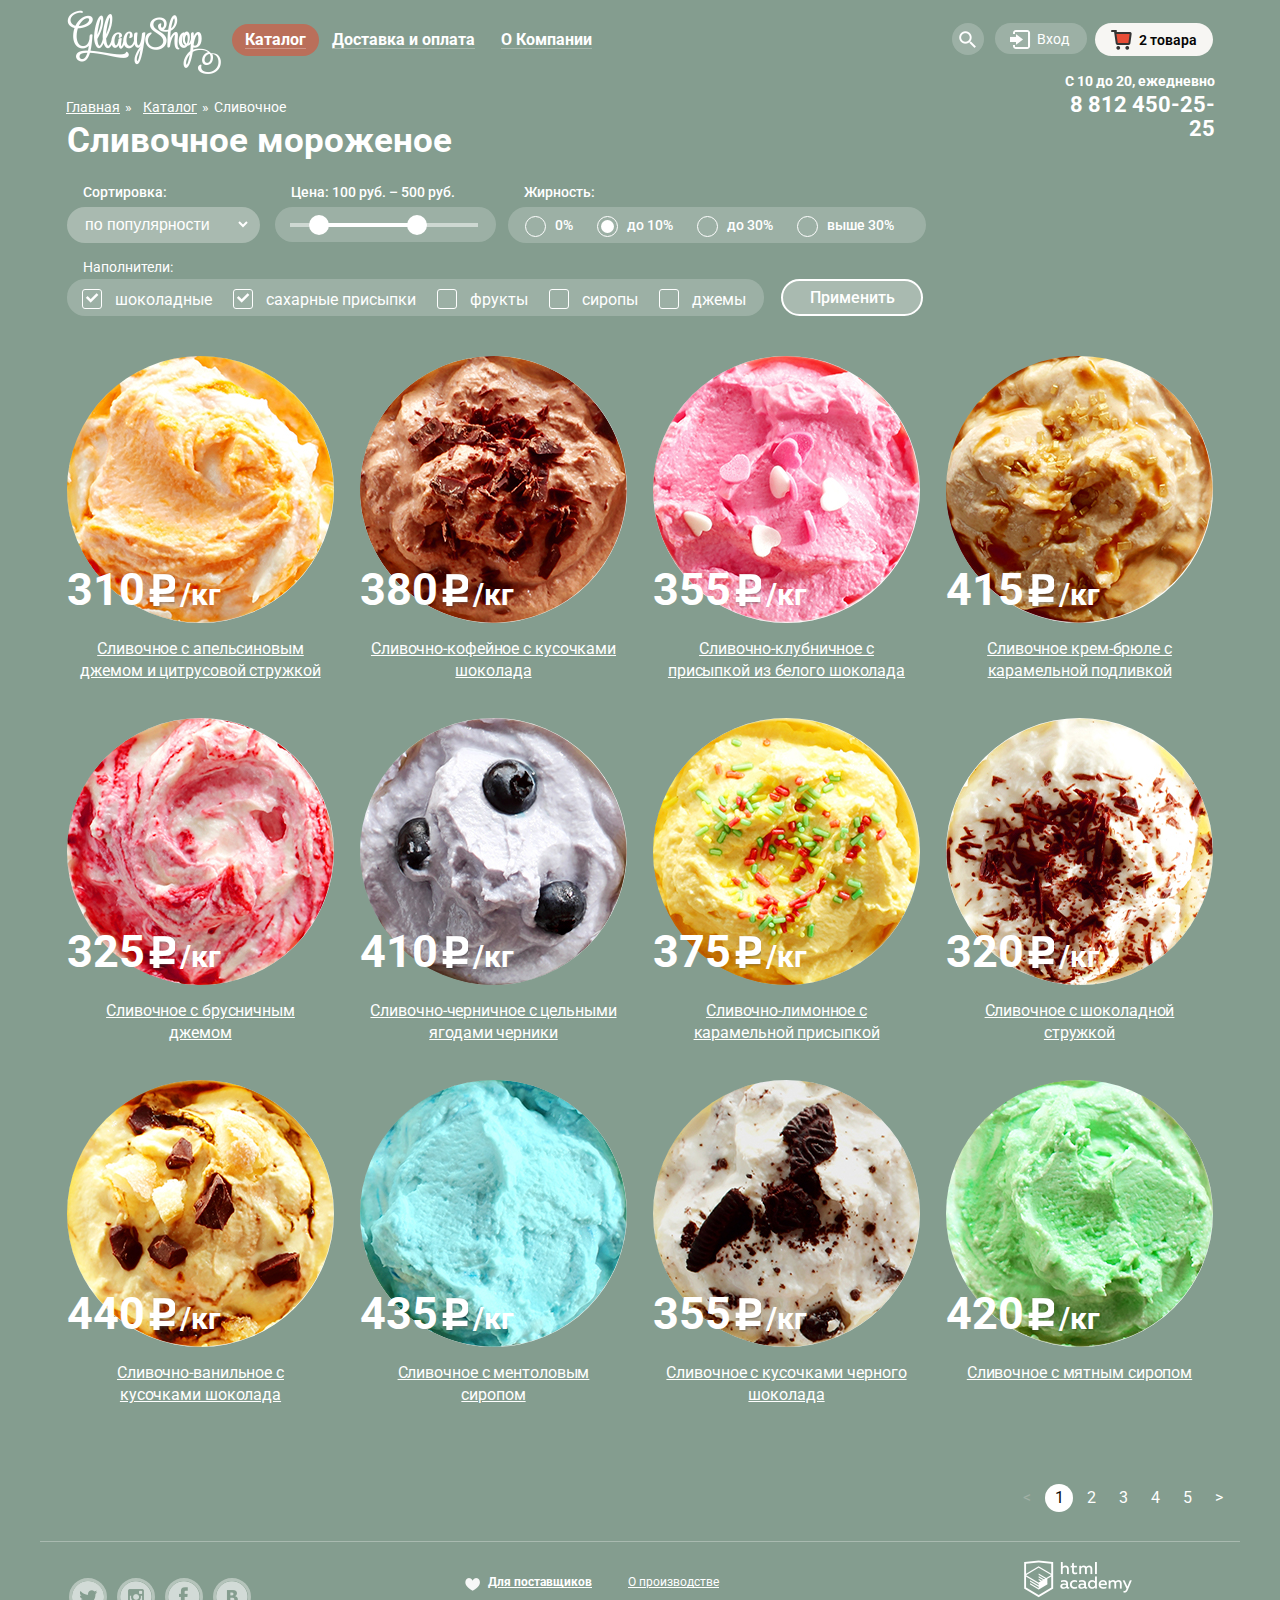
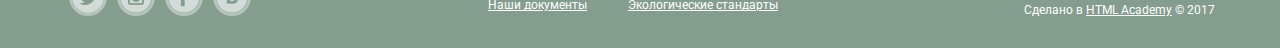
==== commit 8c139813: "Итог" ====
--- a/catalog.html
+++ b/catalog.html
@@ -5,7 +5,7 @@
 		<title>HTML Academy: Барбершоп</title>
 		<link rel="stylesheet" href="css/normalize.css">
 		<link rel="stylesheet" href="https://fonts.googleapis.com/css?family=Roboto:400,700&amp;subset=cyrillic">
-		<link href="css/style.css" rel="stylesheet">
+		<link href="css/style.min.css" rel="stylesheet">
 	</head>
 	<body>		
 		<header class="top-main">
--- a/css/style.min.css
+++ b/css/style.min.css
@@ -0,0 +1 @@
+body{font-family:Roboto,Arial,sans-serif;font-size:14px;line-height:20px;color:#0c0c0c;background-color:#849d8f;margin:0;min-width:1200px}body>input[type=radio]{display:none}.page-wrapper{background:#849d8f no-repeat top center;transition:background-image .5s ease,background-color .5s ease}.main,.top-main{width:1200px;margin:0 auto}.index-page h1,.offers h2,.slide h1{font-size:35px;line-height:41px;color:#fff}.offers h2{margin-top:17px;margin-bottom:0;font-weight:600px}.clearfix::after{content:"";display:table;clear:both}.top-case{padding:0 27px;position:relative}.logo{float:left;margin-top:10px}.top-case img{border:0;outline:0}.bread-crumbs-title{float:left;position:absolute;top:85px;left:-20px}.time{width:170px;position:absolute;vertical-align:bottom;text-align:right;color:#fff;font-size:14px;line-height:16px;font-weight:700;padding-top:18px;padding-left:93px;z-index:10;right:25px;top:55px}.time-telephone{font-size:22px;font-weight:700;line-height:24px;margin:0}.time p{margin:0 0 4px}.user{min-width:253px;float:right;font-size:14px;line-height:16px;padding-top:23px}.user div{display:inline-block}.slider{margin-bottom:54px;text-align:center;position:relative;padding-top:270px;height:200px}.slider h1{width:700px;font-size:60px;font-weight:800;margin:0 auto 30px;line-height:60px}.slide{display:none}#btn-1:checked~.page-wrapper #slide1,#btn-2:checked~.page-wrapper #slide2,#btn-3:checked~.page-wrapper #slide3{display:block}#btn-1:checked~.page-wrapper label[for=btn-1],#btn-2:checked~.page-wrapper label[for=btn-2],#btn-3:checked~.page-wrapper label[for=btn-3]{background-color:#fff}#btn-1:checked~.page-wrapper{background-color:#849d8f;background-image:url(../img/slider-1.png)}#btn-2:checked~.page-wrapper{background-color:#8996a6;background-image:url(../img/slider-2.png)}#btn-3:checked~.page-wrapper{background-color:#9d8b84;background-image:url(../img/slider-3.png)}.page-wrapper::after,.page-wrapper::before{content:"";visibility:hidden}.page-wrapper::before{background-image:url(../img/slider-2.png)}.page-wrapper::after{background-image:url(../img/slider-3.png)}.offers{padding:0 27px}.choco,.raspberry{min-height:135px;width:524px;margin-bottom:30px;border-radius:15px;padding:0 18px 93px}.raspberry{background:#96000f url(../img/raspberry_background.jpg);margin-right:13px;float:left}.choco{float:right;margin-left:13px;background:#6e4029 url(../img/choco_background.jpg)}.btn,.offer{color:#fff;font-weight:700;font-size:18px}.offer{position:relative;line-height:22px}.btn{background-color:#f16542;border:0;cursor:pointer;line-height:24px;padding:11px 22px;display:inline-block;text-decoration:none;text-shadow:0 2px 5px rgba(160,32,11,.76);background:#f26843;background:-moz-linear-gradient(top,#f26843 0%,#e74a35 100%);background:-webkit-linear-gradient(top,#f26843 0%,#e74a35 100%);background:linear-gradient(to bottom,#f26843 0%,#e74a35 100%);border-radius:100px;box-shadow:0 2px 2px rgba(172,16,0,.64)}.offers-btn{right:22px;position:absolute;bottom:22px}.offers p{margin-top:15px}.pages-wrapper{margin:0 auto;width:1172px;font-size:0;padding:0 14px}.product-card{position:relative;display:inline-block;vertical-align:top;width:293px;min-height:362px}.offer-look,.product-item{position:absolute;box-sizing:border-box}.product-item{top:0;right:0;min-height:409px;z-index:40;left:0;width:293px;padding:9px 13px 65px;border-radius:5px}.offer-look{bottom:15px;left:50%;transform:translateX(-50%);padding:11px;width:200px;height:44px;text-align:center;text-decoration:none;color:#fefefe;font-size:18px;line-height:22px;border-radius:18px/22px 22px 22px 22px;background-clip:padding-box;background-color:#e74d37;box-shadow:0 1px 2px #ab1000;background-image:linear-gradient(bottom,#e74a35 0%,#f16843 100%);display:none}.product-card:hover .product-item{background-color:rgba(255,255,255,.3);z-index:50}.product-card:hover .offer-look{display:block;z-index:95}.product-hit::after{content:"";position:absolute;top:9px;left:13px;width:61px;height:61px;background-image:url(../img/hit.jpg);background-repeat:no-repeat;background-position:cover;border-radius:50%;z-index:50}.less{font-size:30px}.ruble,.rubles{color:#fff;font-weight:700;line-height:45px}.rubles{position:absolute;top:190px;left:13px;margin-bottom:0;font-size:30px}.ruble{margin-right:0;padding-right:35px;font-size:45px}.ruble::after{content:"";background:url(../img/ruble.png) no-repeat;width:27px;height:35px;position:absolute;top:6px;left:81px}.item,.product-item-content a{text-align:center;line-height:22px;font-size:16px}.item{margin:0;position:relative;display:inline-block;vertical-align:top;width:100%;letter-spacing:-.1px}.product-item-content a{color:#fff}.product-item-content{min-height:320px;left:0;top:10px}.item-active,.menu-item-link{font-weight:700}section.about{width:1126px;background:#eae2cb url(../img/waffles-background.jpg);border-radius:15px;color:#353535;font-size:0;padding-left:20px;padding-top:3px;margin:11px 27px 44px}.about p{display:inline-block;width:50%;vertical-align:top;padding-left:56px;font-size:16px;line-height:22px;padding-right:13px;box-sizing:border-box;position:relative;margin:0}.ice-cream-icon{background:url(../img/ice-cream-icon.png) no-repeat;background-position-y:7px;padding-top:19px;padding-bottom:12px}.leaves-icon{background:url(../img/leaves-icon.png) no-repeat;background-position-y:0;padding-top:11px;padding-bottom:25px}.cow-icon{background:url(../img/Cow-icon.png) no-repeat;background-position-y:6px;background-position-x:4px;padding-top:19px;padding-bottom:12px}.thermometer-icon{background:url(../img/Thermometer-icon.png) no-repeat;background-position-y:0;background-position-x:2px;padding-top:14px;padding-bottom:25px}section h3{font-size:24px;line-height:30px;margin-bottom:0}.new,.news,section h3{color:#353535}.new{width:512px;height:214px;float:left;margin-right:13px;margin-bottom:40px;background:url(../img/background-news.jpg) no-repeat;padding:6px 27px 0 20px;border-radius:14px;font-size:16px;line-height:22px;font-weight:600}.new p{margin-bottom:4px;margin-top:19px}.news{font-size:24px;line-height:30px;font-weight:700;display:inline-block;max-width:287px}.post,.post-wrap{background-color:#f8f7f4}.post{min-height:211px;background-image:url(../img/post.png);float:right;width:547px;margin-right:2px;border-radius:14px;padding:5px 6px}.post-wrap{padding:12px 20px 34px 21px;vertical-align:middle;border-radius:10px;color:#5a5a5a;font-size:16px;line-height:22px}.post-wrap p{padding-bottom:22px}.mail{border-color:#d2d2d1;width:349px;margin-right:4px;padding-top:8px;padding-bottom:8px;padding-left:15px;border:1px solid rgba(70,70,70,.48);border-radius:8px;min-height:27px;font-size:16px;line-height:24px;font-family:Roboto,Arial,sans-serif}.location{background:#eae5c8;background-image:url(../img/map.jpg);height:430px;width:1200px;margin:0 auto}.data{width:254px;height:305px;padding:0 24px;float:right;margin-right:27px;background-color:#fff;border-radius:5%;margin-top:60px}.address,.address-first{font-size:18px;line-height:24px;font-weight:700;margin:0}.address{padding-top:5px}.address-block p,.made p,.time-block p{margin:0}.time-block{margin-top:19px;margin-bottom:25px}.address-block{margin-top:31px}.footer{min-height:105px;vertical-align:middle;position:relative;width:1200px;margin:0 auto}.social{margin-left:29px;float:left;padding-top:36px;margin-right:205px}.social a{display:inline-block;width:31px;height:31px;font-size:0;margin-right:7px;border:3px solid #c2cec7;vertical-align:bottom;border-radius:50%;opacity:.8}.social a:hover{opacity:1}.social a:active{opacity:1;box-shadow:inset 0 2px 1px #888889}.footer-navigation,.made{display:inline-block;vertical-align:middle}.footer-navigation{bottom:0;margin-bottom:29px;margin-top:12px;padding-left:2px;box-sizing:border-box;width:360px;font-size:0;padding-top:19px}.made{width:195px;font-size:12px;line-height:16px;float:right;padding-right:21px;padding-top:18px}.made,.made a{color:#fff}.forms{height:140px;margin:0 auto;padding:0 27px}.form-wrapper{min-width:868px}.sort{float:left}.price-filter{width:220px;float:left;margin-right:10px}.fat{float:right;margin-right:36px;min-width:418px}.fills{float:left}.fills-button{width:142px;float:left;vertical-align:bottom}.catalog{clear:both;margin:23px 0 0}.pagination{margin-top:51px;padding-bottom:29px;border-bottom:1px solid rgba(255,255,255,.3);text-align:right;padding-right:7px;line-height:18px;font-size:16px;margin-bottom:0}.pagination ul{float:right;list-style:none;margin:0;padding:0;font-size:0}.pagination li{display:inline-block;vertical-align:top;font-size:16px;font-weight:500px}.pagination a{display:block;text-align:center;line-height:28px;width:28px;height:28px;color:#fff;text-decoration:none;border-radius:50%}.pagination li:last-child{margin-left:0}.pagination a:hover{background-color:rgba(255,255,255,.2)}.pagination a:active{color:#323232;background-color:#fff}.pagination .active a{color:#0a0a0a;background-color:#fff;border-radius:50%}.back{color:#a1b0a5;text-align:center;line-height:28px;width:28px;height:28px}div.basket-tooltip{position:absolute;display:none;background-color:#f7f7f4;width:517px;min-height:200px;right:0;top:40px;color:#000;padding:19px 14px;z-index:15;border-radius:5px;font-size:13px;line-height:16px}.basket-tooltip::before{content:"";position:absolute;width:100%;height:10px;top:-10px;left:0}div a.product-order{color:#000;width:220px;display:inline-block;vertical-align:middle;padding-left:12px}.result{padding-top:35px;float:right;padding-right:15px}.order-btn{position:absolute;right:15px;bottom:15px}.item-one,.item-two{position:absolute;left:0;top:19px}.item-two{top:75px}.product-order-one{position:absolute;top:28px;left:75px}.order::after,.product-order-two{position:absolute;top:80px;left:75px}.count-one,.count-two{position:absolute;top:28px;right:115px}.count-two{top:80px}.summary,.total-one,.total-two{position:absolute;right:40px;top:80px}.summary,.total-one{top:28px}.summary{right:15px;top:148px}.result{font-weight:700;font-size:15px;line-height:18px}.delete,.delete-second{background:url(../img/delete.png) no-repeat}.delete{width:11px;height:11px;font-size:0;border:0;cursor:pointer;position:absolute;left:18px;top:30px}.delete-second{top:84px}.price-basket{color:#cccbca}.order::after{content:"";width:511px;height:1px;background-color:#cacac7;top:130px;left:15px}.basket-order:hover .basket-tooltip{display:block}.basket-tooltip img{vertical-align:bottom;padding:0;margin-left:41px}.basket-order{float:right;position:relative}.main-index{margin-top:22px}.bread-crumbs-items{margin-left:6px}.top-main a{color:#fff;text-decoration:none;display:inline-block}.navigation{min-width:480px;float:left;font-size:16px;line-height:18px;padding-left:11px;margin-top:24px}.modal,.navigation ul{margin:0;padding:0;font-size:0}.navigation a{vertical-align:top;font-size:16px;line-height:18px;padding:7px 13px;display:block;text-align:left}.modal{width:453px;min-height:441px;font-size:24px;line-height:28px;background-color:#f7f7f4;border-radius:10px;padding:0 0 0 24px;z-index:80;position:fixed;left:50%;top:50%;transform:translate(-50%,-50%);display:none}.modal h5{margin:0;padding-top:18px;padding-bottom:22px}.modal input[type=email],.modal input[type=text],textarea{width:267px;padding-top:7px;padding-bottom:6px;padding-left:14px;min-height:29px;font-family:Roboto,Arial,sans-serif;font-size:16px;line-height:24px;outline:0;color:#979797;border:1px solid #d2d2d1;border-radius:5px;margin-bottom:20px}textarea{width:411px;min-height:153px;margin-bottom:22px}.modal input[type=email]:hover,.modal input[type=text]:hover,.modal textarea:hover{padding-top:6px;padding-bottom:5px;padding-left:13px;border:2px solid rgba(56,74,93,.48)}input:focus{border-color:#cbe0f6}.modal input[type=email]:focus,.modal input[type=text]:focus,.modal textarea:focus{border-color:#cbe0f6;color:#000}.login-enter input[type=email]:hover,.login-enter input[type=password]:hover,.search-form input[type=search]:hover{padding:9px 13px;border:1px solid rgba(56,74,93,.48)}.login-enter input[type=email]:focus,.login-enter input[type=password]:focus{border:1px solid #cbe0f6;color:#000}.menu-item-link:hover{background-color:#fff;color:#000;border-radius:45px}.login,.login:hover::before{vertical-align:top;width:33px}.login{background-color:rgba(255,255,255,.2);border-radius:40px;position:relative;margin-right:8px;padding:8px 17px 7px 42px;font-size:14px;line-height:16px}.login::before{content:"";width:30px;height:25px;position:absolute;top:7px;left:15px;background:url(../img/enter.png) no-repeat}.login:hover::before,.search-block-trigger:hover::before{color:#000;background-color:#fff;border-radius:40px;margin-right:8px;top:0;left:0}.login:hover::before{background:url(../img/enter-black.png) no-repeat;background-position-x:17%;background-position-y:43%;padding-right:17px;padding-top:8px;padding-left:42px}.login-enter{right:-3px;min-height:176px;min-width:277px;padding:19px 17px 19px 19px;font-size:18px;line-height:24px;background-color:#f7f7f4;box-shadow:0 20px 20px 0 rgba(0,0,0,.3);z-index:65;border-radius:5px}.login-enter input,.search-form input{border-radius:5px;border:1px solid #d2d2d1;font-size:14px;line-height:24px}.login-enter input{margin-bottom:20px;padding:9px 13px;box-sizing:border-box;width:100%;min-height:40px}.login-enter-href a{width:120px;text-align:left;color:#363636;font-size:13px;line-height:24px;text-decoration:underline;display:block;padding:0 0 0 20px}.login-enter-btn{float:left}.login:hover .login-enter{position:absolute;z-index:80;display:block;box-sizing:border-box;top:40px}.login-enter-href::before{content:"";position:absolute;width:100%;height:10px;top:-10px;left:0}.login-enter-href{float:right}.login:hover a{color:#000;position:relative}.search-block-trigger{background-color:rgba(255,255,255,.2);border-radius:40px;position:relative;width:32px;height:32px;margin-right:8px;vertical-align:top}.search-block-trigger::before{content:"";width:18px;height:20px;position:absolute;top:8px;left:7px;background:url(../img/loupe.png) no-repeat;z-index:20}.search-block-trigger:hover::before{background-image:url(../img/loupe-black.png);background-repeat:no-repeat;background-position:center;position:absolute;width:32px;height:32px}.search-form{position:absolute;display:none;margin:0;padding:0;box-shadow:0 20px 20px 0 rgba(0,0,0,.3);z-index:65;border-radius:5px;background-color:#f7f7f4;top:54px;right:255px}.search-form input{position:relative;width:294px;margin:20px 15px;min-height:44px;padding-left:13px}.search-block:hover .search-form{margin-top:4px;z-index:60;display:block;box-sizing:border-box}.search-form::before{content:"";position:absolute;width:100%;height:10px;top:-10px;left:0}.basket{vertical-align:top;background-color:rgba(255,255,255,.2);border-radius:37px;position:relative;min-width:41px;text-align:center;padding:9px 33px 8px 44px}.basket::before{content:"";width:23px;height:23px;position:absolute;background:url(../img/basket.png) no-repeat;right:77px;top:7px}.basket:hover,.basket:hover::before{min-width:41px;text-align:center;background-color:#fff;color:#000}.basket:hover::before{background:url(../img/basket-black.png) no-repeat;top:7px;right:60px;position:absolute}.basket:hover{border-radius:37px;position:relative;padding:9px 33px 10px 44px}.basket-toggle{background-color:#f7f6f3;font-weight:600;padding-right:16px}a.basket-toggle{color:#050505}.basket-toggle::before{content:"";width:23px;height:23px;padding:0}.basket-toggle::before,.basket-toggle:hover::before{position:absolute;background:url(../img/basket-full.png) no-repeat;left:16px;top:7px}.basket-toggle:hover{padding-right:16px;padding-bottom:8px}.basket-order{vertical-align:top}.product-img{margin:0 auto 15px;width:267px;height:267px;border-radius:50%;overflow:hidden}.product-card img{display:block;width:100%}.send{padding:10px 16px;float:right;font-family:Roboto,Arial,sans-serif;font-size:18px;line-height:24px}.slider-btn{display:inline-block;padding:10px 40px;font-weight:700;font-size:32px;line-height:44px;vertical-align:top;color:#fff;text-decoration:none;text-shadow:0 2px 5px rgba(160,32,11,.76);background:#f26843;background:-moz-linear-gradient(top,#f26843 0%,#e74a35 100%);background:-webkit-linear-gradient(top,#f26843 0%,#e74a35 100%);background:linear-gradient(to bottom,#f26843 0%,#e74a35 100%);border-radius:100px;box-shadow:0 2px 2px rgba(172,16,0,.64)}.btn:hover{background:-moz-linear-gradient(top,#f58669 0%,#ec6f5e 100%);background:-webkit-linear-gradient(top,#f58669 0%,#ec6f5e 100%);background:linear-gradient(to bottom,#f58669 0%,#ec6f5e 100%);box-shadow:0 2px 2px #ac1000}.btn:active{background:-moz-linear-gradient(top,#d84732 0%,#e1613e 100%);background:-webkit-linear-gradient(top,#d84732 0%,#e1613e 100%);background:linear-gradient(to bottom,#d84732 0%,#e1613e 100%);box-shadow:inset 0 2px 2px #ac1000}.slider-controls{position:absolute;bottom:8px;left:28px;z-index:20;font-size:0}.slider-controls label{width:17px;height:17px;margin-right:8px;background-color:transparent;border:2px solid #fff;border-radius:50%;cursor:pointer}.contact{display:inline-block;color:#fff;padding-left:23px;margin-right:0;min-width:140px;box-sizing:border-box;font-size:12px;line-height:18px}.heart{font-weight:700;background:url(../img/heart-icon.png) no-repeat;background-position-y:5px}.send-btn{float:right;margin-right:25px;margin-bottom:25px;font-family:Roboto,Arial,sans-serif}.modal-close{width:17px;height:17px;font-size:0;cursor:pointer;border:0;position:absolute;top:12px;right:17px}.modal-close::after,.modal-close::before{content:"";position:absolute;width:18px;height:2px;background-color:#000;top:9px;right:0}.modal-close::before{transform:rotate(45deg)}.modal-close::after{transform:rotate(-45deg)}.modal-overlay{position:fixed;top:0;left:0;z-index:70;width:100%;height:100%;background:rgba(0,0,0,.5);display:none}.menu>li,.slider-controls label{display:inline-block;vertical-align:top}.menu-item a{position:relative}.menu-item>a:after{content:"";position:absolute;left:13px;right:13px;height:1px;background-color:rgba(247,242,242,.3);bottom:7px}.submenu{position:absolute;margin:0;width:143px;background-color:#f8f7f4;border-radius:5px;box-shadow:0 20px 20px 0 rgba(0,0,0,.3);display:none;z-index:80;overflow:hidden}.submenu a{color:#323232;font-size:14px;line-height:16px;padding:11px 20px 10px}.submenu,.submenu li{padding:0}.submenu a:hover{background-color:#fbded8;width:103px}.submenu a:focus{background-color:#f6b5a5;width:103px}.menu-item:hover .submenu{display:block;margin-top:5px}.menu-item{margin-bottom:45px}.bread-crumbs li,.first-line{display:inline-block;font-size:14px;line-height:16px;vertical-align:top;color:#fff}.bread-crumbs a,.bread-crumbs li{margin-right:2px}.bread-crumbs a{color:#fff;font-size:14px;line-height:16px;display:inline-block;vertical-align:top;text-decoration:underline}.bread-crumbs ul{margin:25px 0 2px;padding:0}.bread-crumbs a:active,.bread-crumbs a:hover,.item a:active,.item a:hover{color:#ffbc9e}.first-line{font-weight:500;min-width:895px}.fat input,.fills input,.user-form{display:none}.sort{padding:0;width:193px;min-height:36px;overflow:hidden;margin:0 15px 0 0}.sort-name{margin-bottom:7px;padding-left:16px}.sort-wrapper{margin:0;background-color:#a9bab0;min-height:28px;border-radius:45px;color:#fff;padding-left:14px;padding-top:8px}.sort-items{padding:0;margin:0;border:0;background-color:transparent;outline:0;display:block;color:#fff;vertical-align:middle;font-size:16px;line-height:22px;min-width:170px}.sort-items:hover option{color:#000;background-color:#fff;width:192px}.cost-filter{position:relative;width:206px;height:19px;background-color:rgba(255,255,255,.2);border-radius:18px;padding-top:16px;padding-left:15px}.cost-filter .scale{position:absolute;top:16px;left:15px;width:188px;height:4px;background-color:#fff;opacity:.5}.cost-filter .bar,.cost-filter .range-toggle{position:absolute;top:16px;left:44px;width:98px;height:4px;background-color:#fff}.cost-filter .range-toggle{top:8px;left:34px;width:20px;height:20px;border-radius:50%;cursor:pointer}.cost-filter .range-toggle:last-child{position:absolute;top:8px;left:132px}.fills-button{margin:0 0 0 17px;padding:5px 25px;font-weight:500;background-color:#a9bab0;border:2px solid #fff;min-height:37px;border-radius:45px;font-size:16px;line-height:18px;color:#fff;font-family:Roboto,Arial,sans-serif}.fills-button:hover{color:#353535;background-color:#fff}.fills-button:active{padding:7px 28px 7px 30px;box-shadow:inset 0 2px 1px #696969;color:#353535;background-color:#eaeaea;border:0}.fat .fat-container{min-height:16px;padding:10px 16px;color:#fff;background-color:rgba(255,255,255,.2);border-radius:18px}.fat input[type=radio]+label{margin-bottom:10px;margin-right:20px;padding-left:31px;position:relative;cursor:pointer}.fat input[type=radio]+label:last-child,.fills-ice-cream input[type=checkbox]+label:last-child{margin-right:0}.fat input[type=radio]+label::before{content:"";display:block;width:19px;height:19px;top:-1px;left:1px;border:1px solid #fff;position:absolute;border-radius:50%}.fat input[type=radio]+label:hover::before{width:17px;height:17px;border:2px solid #fff}.fat input[type=radio]:checked+label::after{content:"";width:13px;height:13px;top:3px;left:5px;position:absolute;border-radius:50%;background-color:#fff}.second-line{color:#fff;font-size:14px}.fills-ice-cream .fills{min-height:16px;padding:12px 18px 7px 16px;color:#fff;background-color:rgba(255,255,255,.2);border-radius:18px;font-size:16px;line-height:18px}.fills-ice-cream input[type=checkbox]+label{margin-bottom:10px;margin-right:18px;padding-left:32px;cursor:pointer;position:relative}.fills-ice-cream input[type=checkbox]+label::before{content:"";position:absolute;display:block;width:18px;height:18px;top:-1px;left:-1px;border:1px solid #fff;border-radius:3px}.fills-ice-cream input[type=checkbox]:checked+label::after{content:"";width:14px;height:10px;top:3px;left:2px;background-image:url(../img/checkbox-onn.png);background-repeat:no-repeat;position:absolute}.fills-ice-cream input[type=checkbox]+label:hover::before{width:16px;height:16px;border:2px solid #fff}.fills-name{margin-bottom:2px;padding-left:16px}.fb,.inst,.tw,.vk{display:inline-block;background-color:#fff;border:4px solid #a9b6ad;min-width:32px;font-size:0;min-height:32px;border-radius:40px;vertical-align:middle}.tw{background:url(../img/tw-icon.png) no-repeat}.inst{background:url(../img/insta-icon.png) no-repeat}.vk{background:url(../img/vk-icon.png) no-repeat}.fb{background:url(../img/fb-icon.png) no-repeat}.feedback{padding:9px 28px}.catalog-ice{margin-top:19px;margin-left:27px}.link-active{background-color:#ba6f5a;border-radius:45px;text-decoration:none;padding:7px 13px}.product-item:nth-child(4n){margin-right:0;padding-right:0}.item-active::after{content:"";position:absolute;top:39px;right:9px;left:9px;height:1px;background-color:#d1d1ce}.menu-link::before{content:"";position:absolute;height:15px;top:30px;left:0;width:80px}.blog{padding-left:27px;padding-right:27px}.catalog{font-size:0}.menu-link:active{background-color:#ededed;box-shadow:inset 0 2px 1px #696969}.sort-wrapper:hover{background-color:#fff}.sort-wrapper select:hover{color:#000}.disabled{z-index:-1;opacity:.3;position:relative}